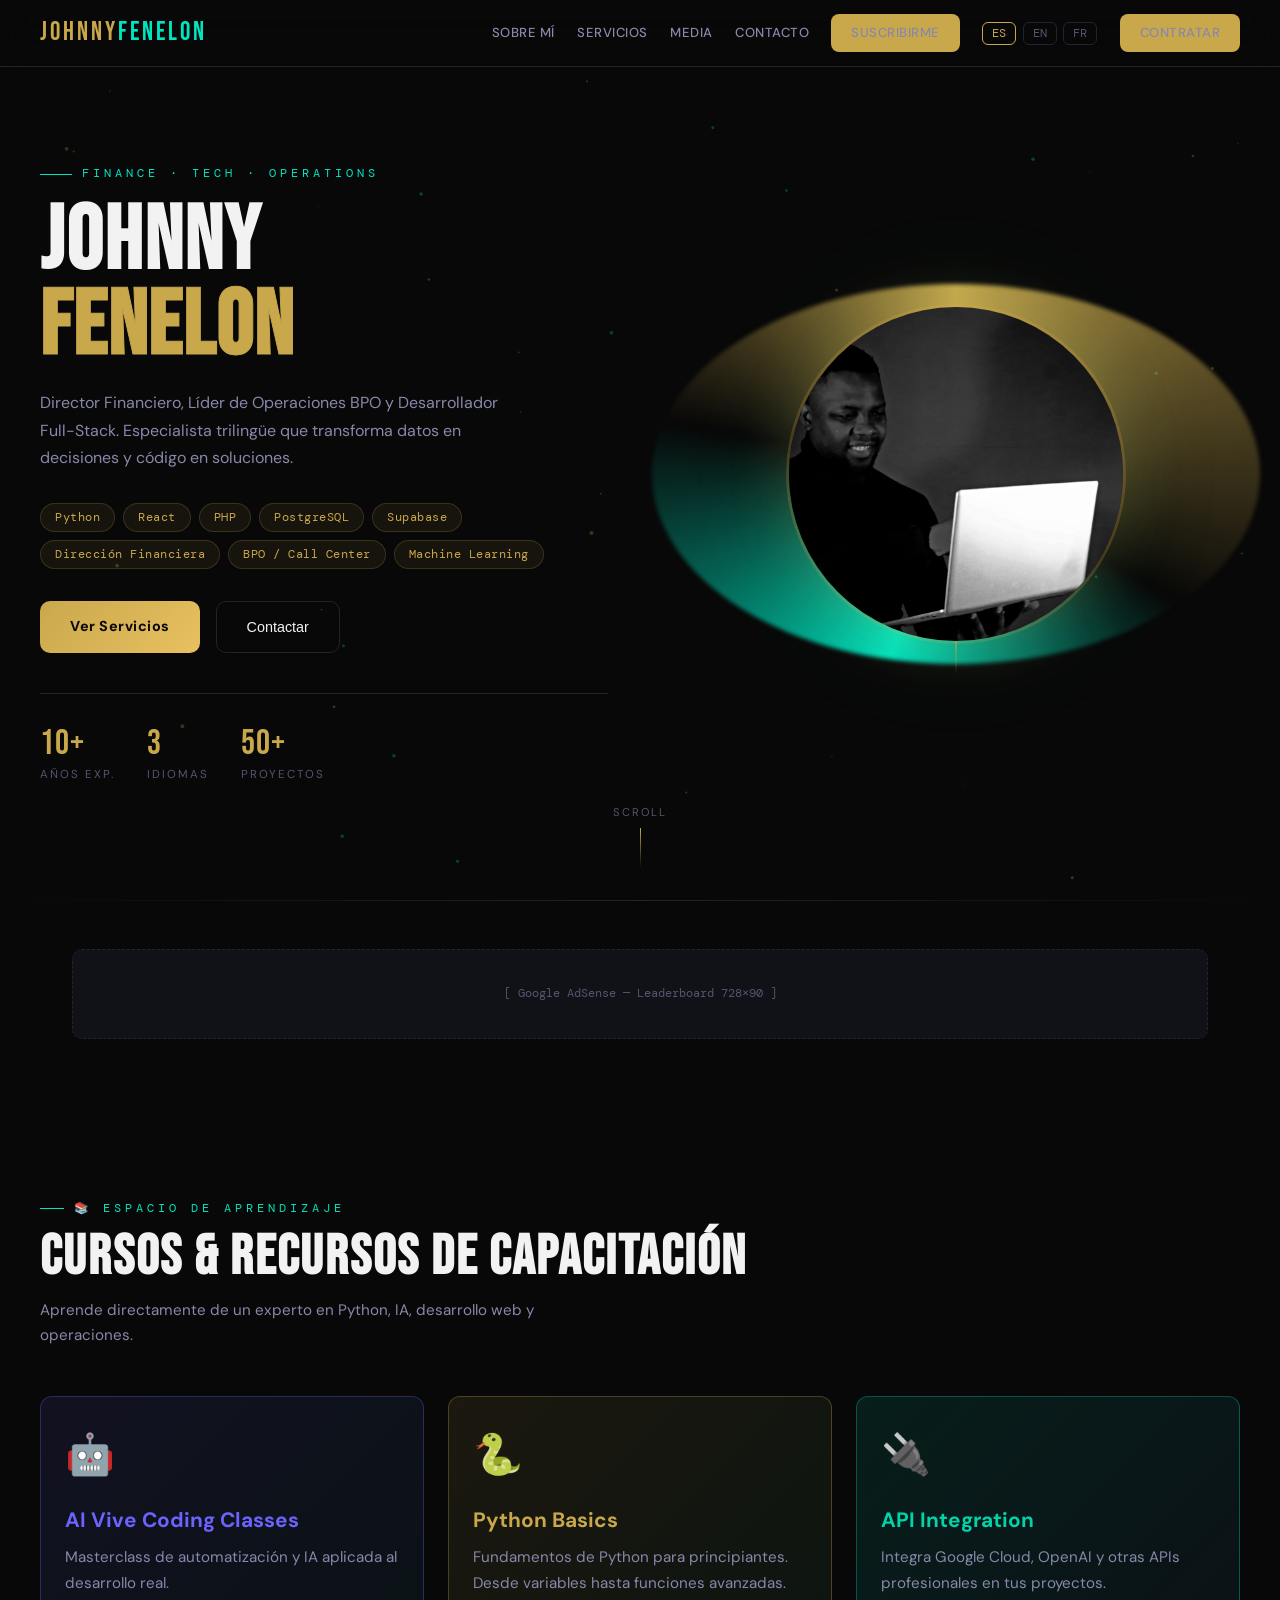
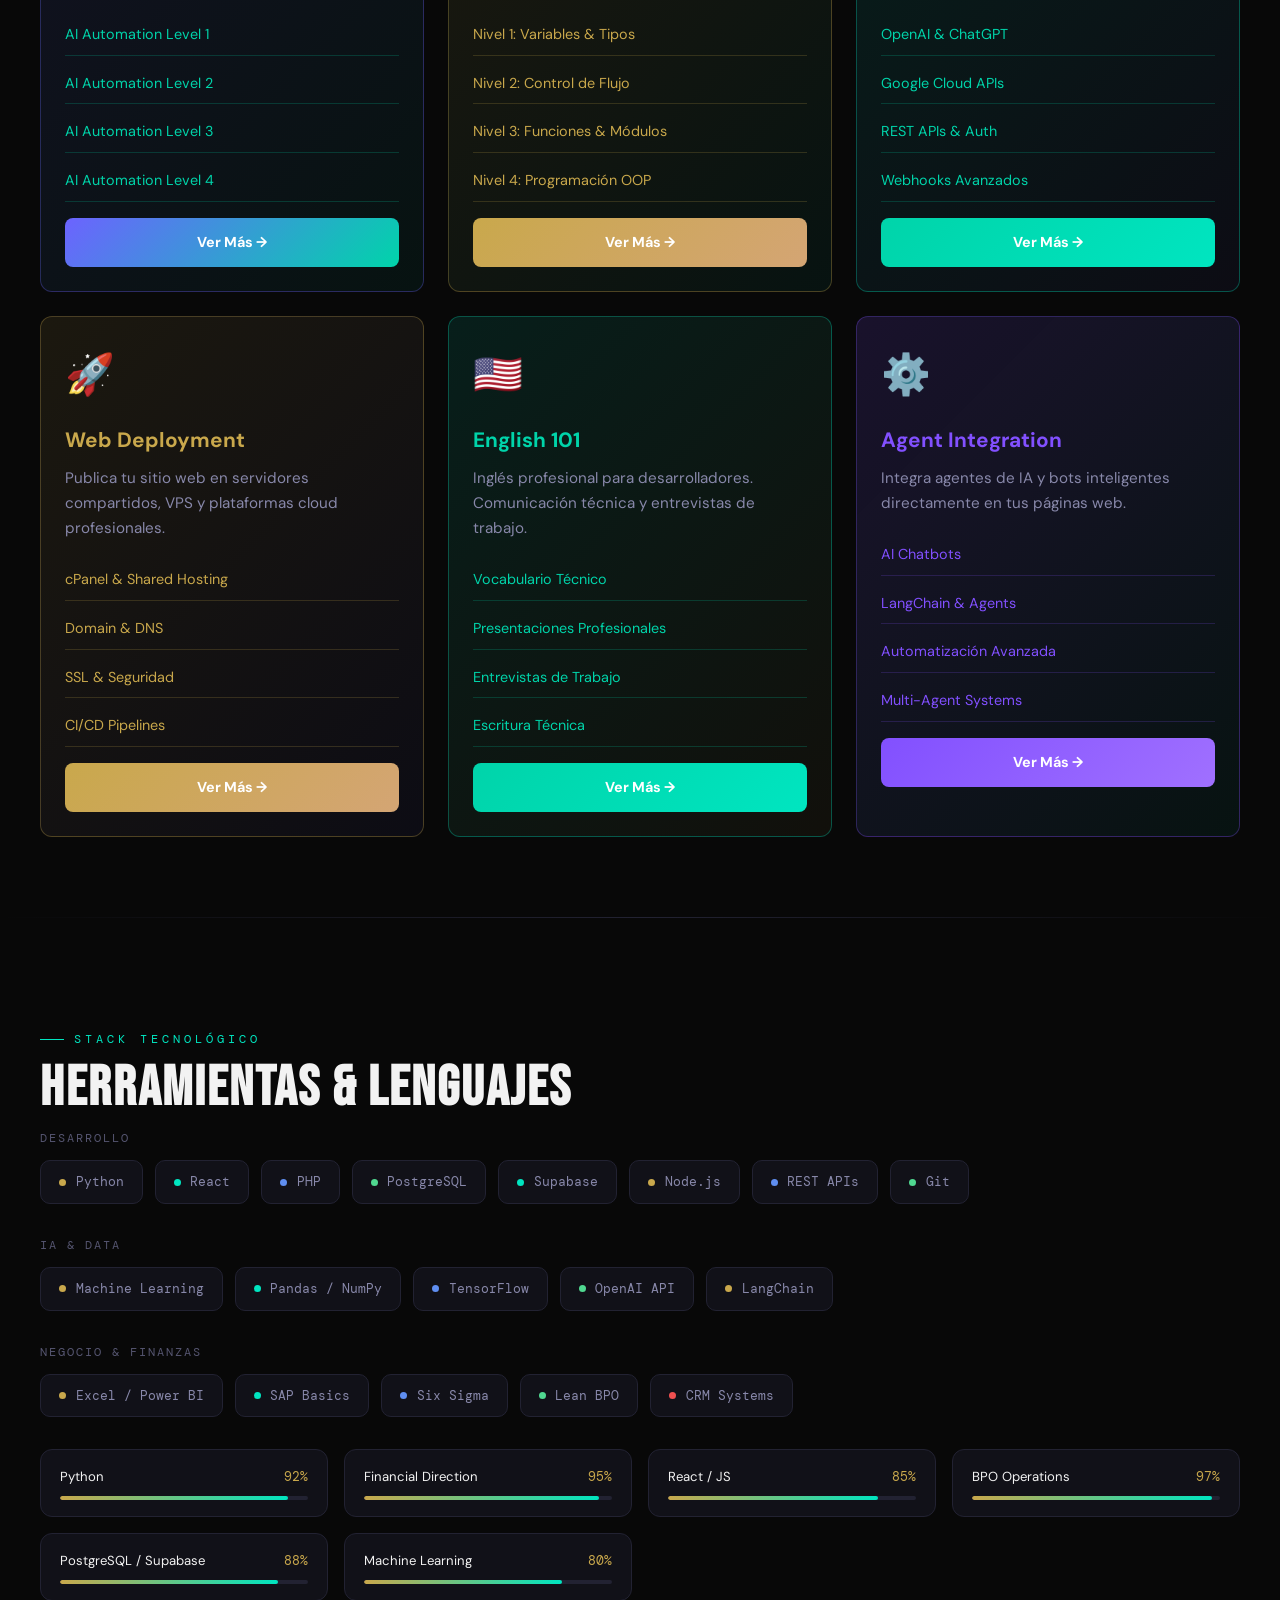
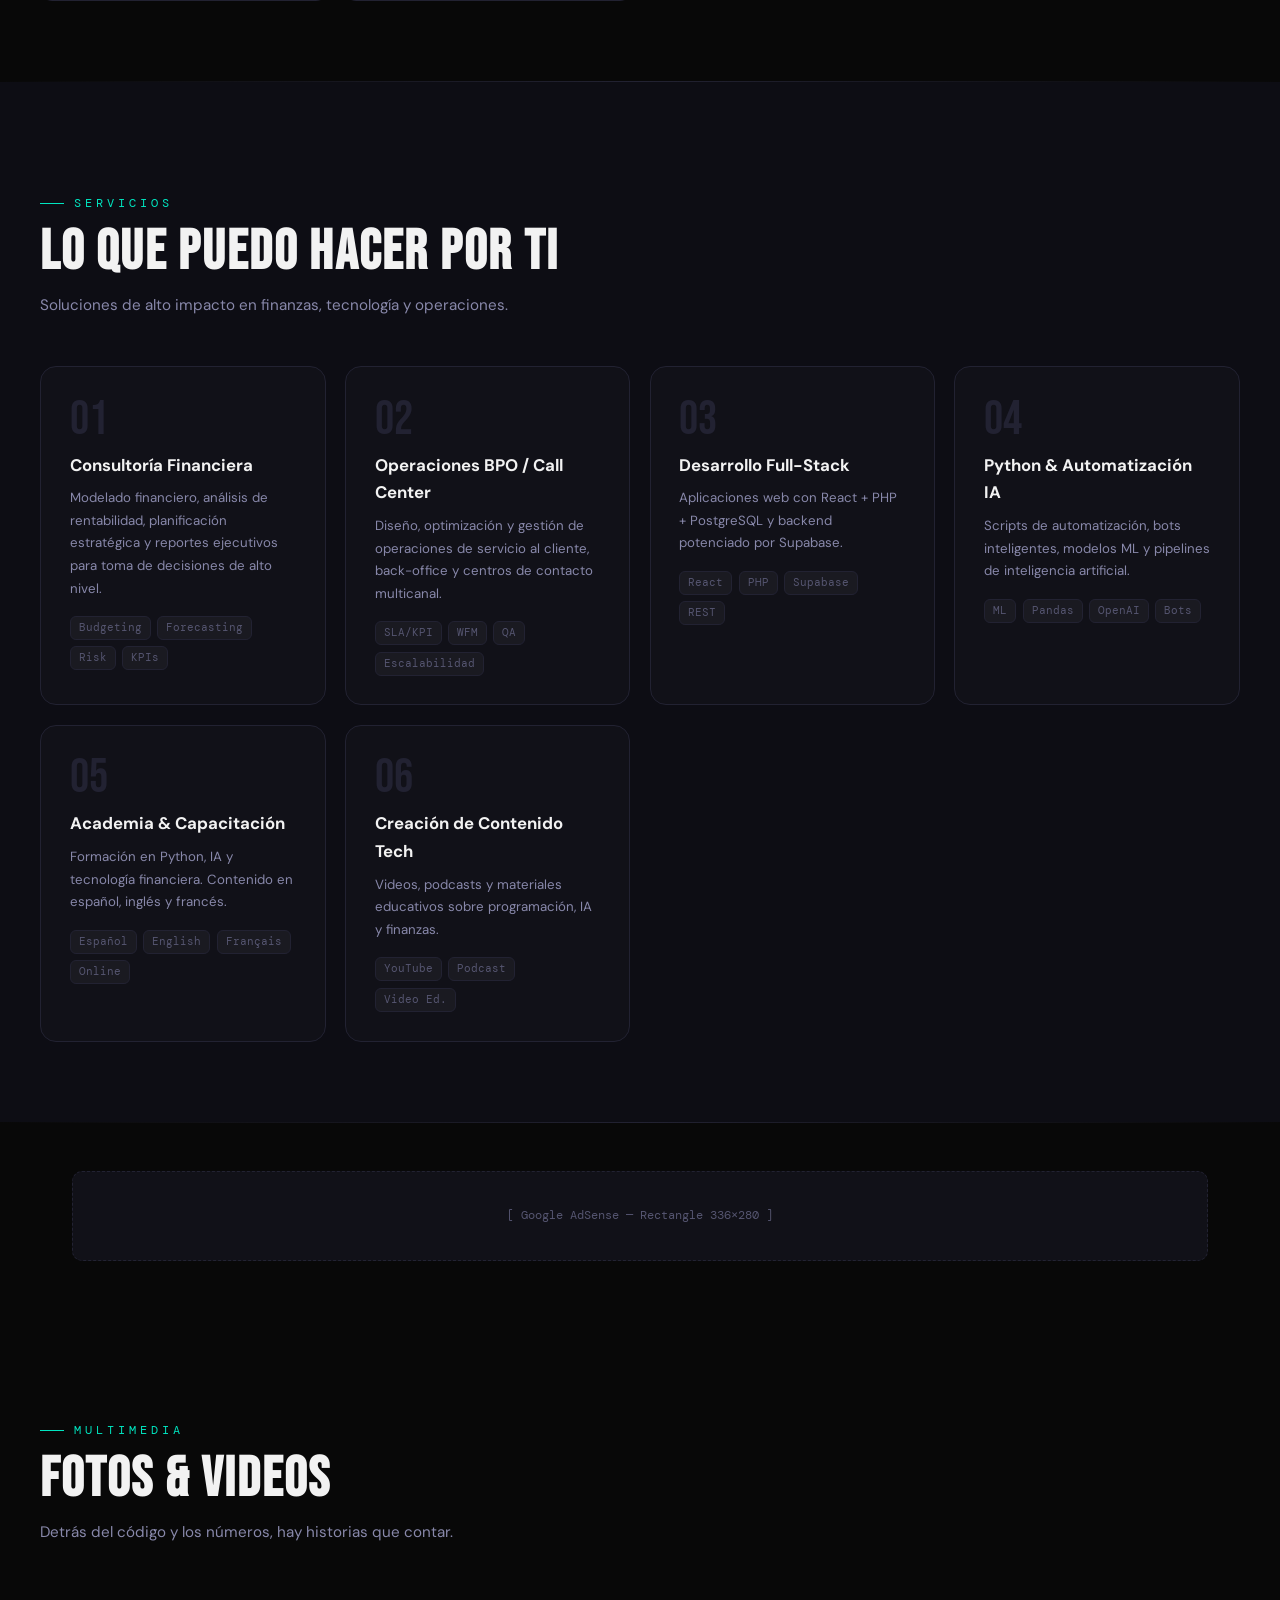
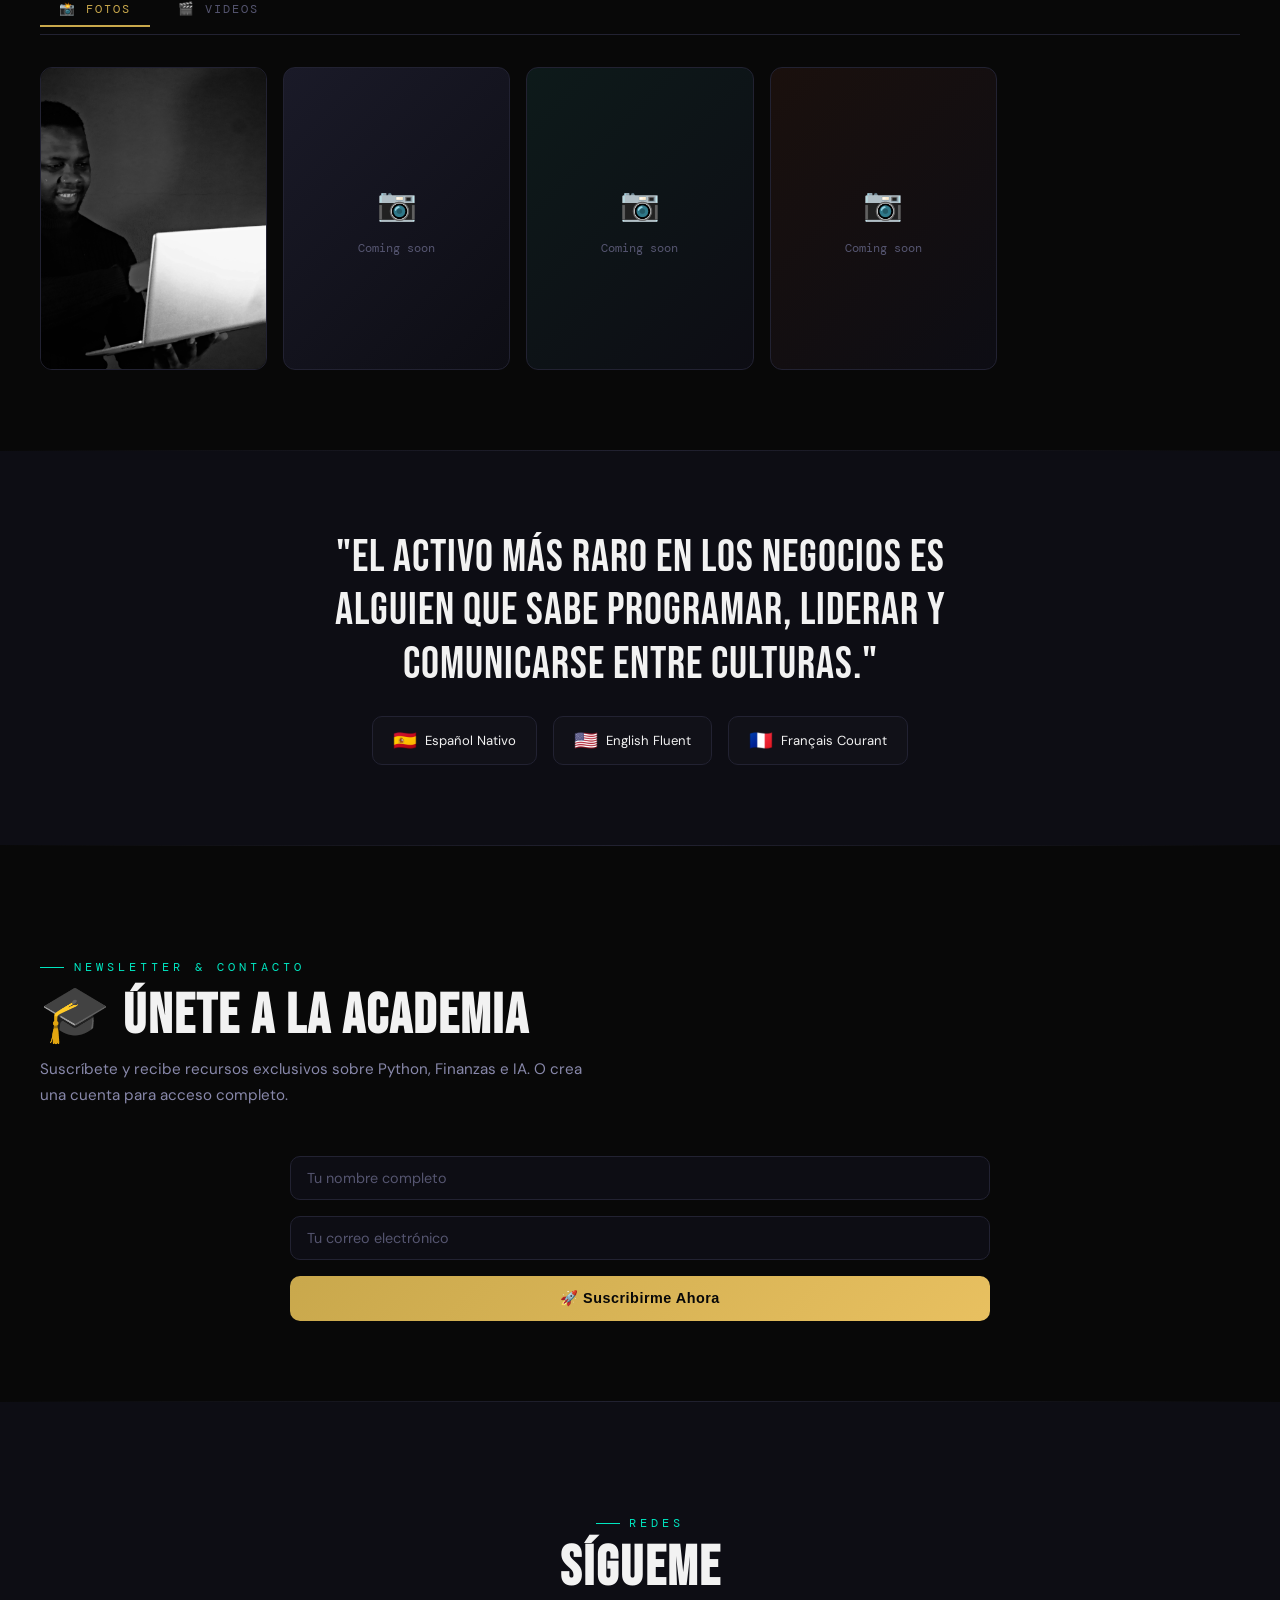
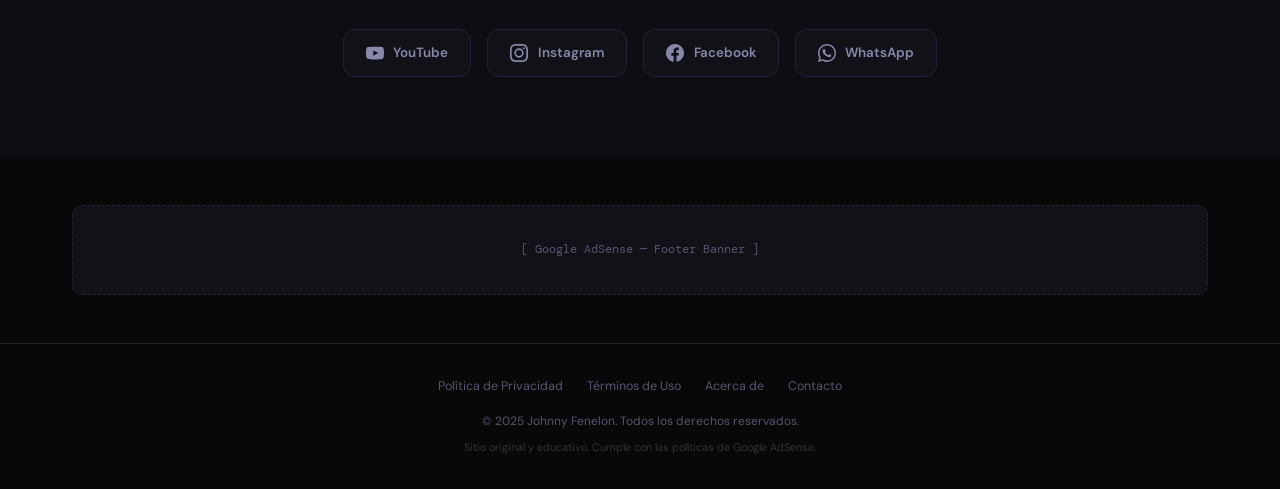
==== index.html @ 2e7413f3 "Refactor portfolio: split pages, centralize assets, fix contact flow, add learning section" ====
<!DOCTYPE html>
<html lang="es">
<head>
<meta charset="UTF-8">
<meta name="viewport" content="width=device-width, initial-scale=1.0">
<title>Johnny Fenelon | Finance · Tech · BPO · AI</title>
<meta name="description" content="Johnny Fenelon — Finance Director, BPO Operations Expert, Python/React/PHP Developer, and AI specialist. Trilingual: Spanish, English, French.">
<link rel="preconnect" href="https://fonts.googleapis.com">
<link href="https://fonts.googleapis.com/css2?family=Bebas+Neue&family=DM+Sans:wght@300;400;500;700&family=DM+Mono:wght@400;500&display=swap" rel="stylesheet">
<!-- Supabase -->
<script src="https://cdn.jsdelivr.net/npm/@supabase/supabase-js@2"></script>
<link rel="stylesheet" href="styles.css">
</head>
<body>

<!-- PARTICLE CANVAS -->
<canvas id="bgCanvas"></canvas>

<!-- LIGHTBOX -->
<div class="lightbox" id="lightbox" onclick="closeLB(event)">
  <button class="lb-close" onclick="closeLB()">×</button>
  <img class="lb-img" id="lb-img" src="" alt="">
</div>

<!-- CONTACT MODAL -->
<div id="contact-modal" style="display:none;position:fixed;top:0;left:0;width:100%;height:100%;background:rgba(0,0,0,0.8);z-index:1000;align-items:center;justify-content:center;">
  <div style="background:#16162a;padding:2rem;border-radius:12px;max-width:500px;width:90%;position:relative;border:1px solid #2a2a3e;">
    <button onclick="closeContactForm()" style="position:absolute;top:10px;right:15px;background:none;border:none;color:#fff;font-size:1.5rem;cursor:pointer;">&times;</button>
    <h2 style="margin-bottom:1rem;color:#6c63ff;">Contacto</h2>
    <form id="contact-form" onsubmit="handleContactSubmit(event)">
      <input type="text" id="contact-name" name="name" placeholder="Tu nombre" required style="width:100%;padding:12px;margin-bottom:1rem;background:#0a0a0f;border:1px solid #2a2a3e;color:#fff;border-radius:8px;box-sizing:border-box;">
      <input type="email" id="contact-email" name="email" placeholder="Tu correo" required style="width:100%;padding:12px;margin-bottom:1rem;background:#0a0a0f;border:1px solid #2a2a3e;color:#fff;border-radius:8px;box-sizing:border-box;">
      <textarea id="contact-message" name="message" placeholder="Tu mensaje" rows="5" required style="width:100%;padding:12px;margin-bottom:1rem;background:#0a0a0f;border:1px solid #2a2a3e;color:#fff;border-radius:8px;resize:vertical;box-sizing:border-box;"></textarea>
      <button type="submit" id="submit-btn" style="background:linear-gradient(135deg,#6c63ff,#00d4aa);color:#fff;border:none;padding:12px 24px;border-radius:8px;cursor:pointer;font-weight:700;width:100%;">Enviar Mensaje</button>
    </form>
    <div id="contact-success" style="display:none;margin-top:1rem;padding:1rem;background:rgba(0,212,170,0.1);border:1px solid #00d4aa;border-radius:8px;color:#00d4aa;text-align:center;">✅ ¡Mensaje enviado con éxito!</div>
  </div>
</div>

<!-- ═══════════════════ NAV ═══════════════════ -->
<nav>
  <div class="nav-inner">
    <a class="nav-logo" href="index.html">JOHNNY<span>FENELON</span></a>
    <div class="nav-links">
      <a href="about.html" class="js-t" data-key="nav_about">Sobre mí</a>
      <a href="#services" class="js-t" data-key="nav_services">Servicios</a>
      <a href="#multimedia" class="js-t" data-key="nav_media">Media</a>
      <a href="contact.html" class="js-t" data-key="nav_contact">Contacto</a>
      <a href="index.html#subscribe" class="btn-nav-cta">Suscribirme</a>
      <div class="nav-lang">
        <button class="lang-btn active" onclick="setLang('es')">ES</button>
        <button class="lang-btn" onclick="setLang('en')">EN</button>
        <button class="lang-btn" onclick="setLang('fr')">FR</button>
      </div>
      <a class="btn-nav-cta js-t" data-key="nav_cta" href="contact.html">Contratar</a>
    </div>
  </div>
</nav>

<!-- ═══════════════════ HERO ═══════════════════ -->
<section id="hero">
  <div class="hero-grid">
    <!-- TEXT -->
    <div class="hero-text fade-in">
      <div class="eyebrow js-t" data-key="hero_eyebrow">Finance · Tech · Operations</div>
      <h1>
        <span class="name">JOHNNY</span>
        <span class="role js-t" data-key="hero_role">FENELON</span>
      </h1>
      <p class="js-t" data-key="hero_desc">Finance Director, BPO Operations Leader, and Full-Stack Developer. Trilingual specialist transforming data into decisions and code into solutions.</p>
      <div class="hero-pills">
        <span class="pill">Python</span>
        <span class="pill">React</span>
        <span class="pill">PHP</span>
        <span class="pill">PostgreSQL</span>
        <span class="pill">Supabase</span>
        <span class="pill js-t" data-key="pill_finance">Dirección Financiera</span>
        <span class="pill">BPO / Call Center</span>
        <span class="pill">Machine Learning</span>
      </div>
      <div class="hero-btns">
        <a href="#services" class="btn-gold js-t" data-key="hero_cta1">Ver Servicios</a>
        <button type="button" class="btn-ghost js-t" data-key="hero_cta2" onclick="showContactForm()">Contactar</button>
      </div>
      <div class="hero-stats">
        <div class="stat-item"><div class="stat-num">10+</div><div class="stat-label js-t" data-key="stat_years">Años Exp.</div></div>
        <div class="stat-item"><div class="stat-num">3</div><div class="stat-label js-t" data-key="stat_langs">Idiomas</div></div>
        <div class="stat-item"><div class="stat-num">50+</div><div class="stat-label js-t" data-key="stat_projects">Proyectos</div></div>
      </div>
    </div>
    <!-- PHOTO -->
    <div class="hero-photo-wrap fade-in" style="transition-delay:.2s">
      <div class="hero-photo-ring"></div>
      <div class="hero-photo-inner">
        <img src="PROFILE_1.png" alt="Johnny Fenelon">
      </div>
    </div>
  </div>
  <div class="scroll-hint js-t" data-key="scroll_hint">scroll</div>
</section>
<div class="divider"></div>

<!-- AD SLOT TOP -->
<div class="container" style="padding:1rem 2rem;z-index:1;position:relative;">
  <div class="ad-slot">[ Google AdSense — Leaderboard 728×90 ]</div>
</div>

<!-- ═══════════════════ LEARNING SPACE ═══════════════════ -->
<section id="learning">
  <div class="container">
    <div class="section-label js-t" data-key="learning_label">📚 Espacio de Aprendizaje</div>
    <h2 class="sec-title js-t" data-key="learning_title">Cursos & Recursos de Capacitación</h2>
    <p class="sec-sub js-t" data-key="learning_sub">Aprende directamente de un experto en Python, IA, desarrollo web y operaciones.</p>
    <div class="learning-grid" style="display:grid;grid-template-columns:repeat(auto-fit,minmax(300px,1fr));gap:1.5rem;margin-top:2rem;">
      
      <!-- COURSE 1: AI VIVE CODING -->
      <div class="learning-card fade-in" style="background:linear-gradient(135deg,rgba(108,99,255,0.1),rgba(0,229,192,0.05));border:1px solid rgba(108,99,255,0.3);border-radius:12px;padding:1.5rem;transition:all .3s ease;">
        <div style="font-size:2.5rem;margin-bottom:1rem;">🤖</div>
        <h3 class="js-t" data-key="course_ai" style="color:#6c63ff;font-size:1.3rem;margin-bottom:0.5rem;font-weight:700;">AI Vive Coding Classes</h3>
        <p class="js-t" data-key="course_ai_desc" style="color:var(--text2);font-size:0.95rem;margin-bottom:1.2rem;">Masterclass de automatización y IA aplicada al desarrollo real.</p>
        <div style="display:flex;flex-direction:column;gap:0.5rem;margin-bottom:1rem;">
          <a href="https://johnnyfenelon.com" target="_blank" class="js-t" data-key="course_ai_l1" style="color:#00d4aa;text-decoration:none;font-size:0.9rem;padding:0.5rem 0;border-bottom:1px solid rgba(0,212,170,0.2);display:block;">📌 AI Automation Level 1</a>
          <a href="https://johnnyfenelon.com" target="_blank" class="js-t" data-key="course_ai_l2" style="color:#00d4aa;text-decoration:none;font-size:0.9rem;padding:0.5rem 0;border-bottom:1px solid rgba(0,212,170,0.2);display:block;">📌 AI Automation Level 2</a>
          <a href="https://johnnyfenelon.com" target="_blank" class="js-t" data-key="course_ai_l3" style="color:#00d4aa;text-decoration:none;font-size:0.9rem;padding:0.5rem 0;border-bottom:1px solid rgba(0,212,170,0.2);display:block;">📌 AI Automation Level 3</a>
          <a href="https://johnnyfenelon.com" target="_blank" class="js-t" data-key="course_ai_l4" style="color:#00d4aa;text-decoration:none;font-size:0.9rem;padding:0.5rem 0;border-bottom:1px solid rgba(0,212,170,0.2);display:block;">📌 AI Automation Level 4</a>
        </div>
        <a href="https://aifenel.site" target="_blank" style="display:block;background:linear-gradient(135deg,#6c63ff,#00d4aa);color:#fff;border:none;padding:0.8rem 1.2rem;border-radius:8px;cursor:pointer;font-weight:700;width:100%;font-size:0.9rem;text-align:center;text-decoration:none;" class="js-t" data-key="btn_more">Ver Más →</a>
      </div>

      <!-- COURSE 2: PYTHON BASICS -->
      <div class="learning-card fade-in" style="background:linear-gradient(135deg,rgba(201,168,76,0.1),rgba(0,229,192,0.05));border:1px solid rgba(201,168,76,0.3);border-radius:12px;padding:1.5rem;transition:all .3s ease;" >
        <div style="font-size:2.5rem;margin-bottom:1rem;">🐍</div>
        <h3 class="js-t" data-key="course_py" style="color:#c9a84c;font-size:1.3rem;margin-bottom:0.5rem;font-weight:700;">Python Basics</h3>
        <p class="js-t" data-key="course_py_desc" style="color:var(--text2);font-size:0.95rem;margin-bottom:1.2rem;">Fundamentos de Python para principiantes.</p>
        <div style="display:flex;flex-direction:column;gap:0.5rem;margin-bottom:1rem;">
          <a href="https://johnnyfenelon.com" target="_blank" class="js-t" data-key="course_py_l1" style="color:#c9a84c;text-decoration:none;font-size:0.9rem;padding:0.5rem 0;border-bottom:1px solid rgba(201,168,76,0.2);display:block;">📌 Nivel 1: Variables & Tipos</a>
          <a href="https://johnnyfenelon.com" target="_blank" class="js-t" data-key="course_py_l2" style="color:#c9a84c;text-decoration:none;font-size:0.9rem;padding:0.5rem 0;border-bottom:1px solid rgba(201,168,76,0.2);display:block;">📌 Nivel 2: Control de Flujo</a>
          <a href="https://johnnyfenelon.com" target="_blank" class="js-t" data-key="course_py_l3" style="color:#c9a84c;text-decoration:none;font-size:0.9rem;padding:0.5rem 0;border-bottom:1px solid rgba(201,168,76,0.2);display:block;">📌 Nivel 3: Funciones & Módulos</a>
          <a href="https://johnnyfenelon.com" target="_blank" class="js-t" data-key="course_py_l4" style="color:#c9a84c;text-decoration:none;font-size:0.9rem;padding:0.5rem 0;border-bottom:1px solid rgba(201,168,76,0.2);display:block;">📌 Nivel 4: Programación OOP</a>
        </div>
        <a href="https://aifenel.site" target="_blank" style="display:block;background:linear-gradient(135deg,#c9a84c,#d4a574);color:#fff;border:none;padding:0.8rem 1.2rem;border-radius:8px;cursor:pointer;font-weight:700;width:100%;font-size:0.9rem;text-align:center;text-decoration:none;" class="js-t" data-key="btn_more">Ver Más →</a>
      </div>

      <!-- COURSE 3: API INTEGRATION -->
      <div class="learning-card fade-in" style="background:linear-gradient(135deg,rgba(0,229,192,0.1),rgba(108,99,255,0.05));border:1px solid rgba(0,229,192,0.3);border-radius:12px;padding:1.5rem;transition:all .3s ease;" >
        <div style="font-size:2.5rem;margin-bottom:1rem;">🔌</div>
        <h3 class="js-t" data-key="course_api" style="color:#00d4aa;font-size:1.3rem;margin-bottom:0.5rem;font-weight:700;">API Integration</h3>
        <p class="js-t" data-key="course_api_desc" style="color:var(--text2);font-size:0.95rem;margin-bottom:1.2rem;">Integra APIs profesionales en tus proyectos.</p>
        <div style="display:flex;flex-direction:column;gap:0.5rem;margin-bottom:1rem;">
          <a href="https://johnnyfenelon.com" target="_blank" class="js-t" data-key="course_api_l1" style="color:#00d4aa;text-decoration:none;font-size:0.9rem;padding:0.5rem 0;border-bottom:1px solid rgba(0,212,170,0.2);display:block;">📌 OpenAI & ChatGPT</a>
          <a href="https://johnnyfenelon.com" target="_blank" class="js-t" data-key="course_api_l2" style="color:#00d4aa;text-decoration:none;font-size:0.9rem;padding:0.5rem 0;border-bottom:1px solid rgba(0,212,170,0.2);display:block;">📌 Google Cloud APIs</a>
          <a href="https://johnnyfenelon.com" target="_blank" class="js-t" data-key="course_api_l3" style="color:#00d4aa;text-decoration:none;font-size:0.9rem;padding:0.5rem 0;border-bottom:1px solid rgba(0,212,170,0.2);display:block;">📌 REST APIs & Auth</a>
          <a href="https://johnnyfenelon.com" target="_blank" class="js-t" data-key="course_api_l4" style="color:#00d4aa;text-decoration:none;font-size:0.9rem;padding:0.5rem 0;border-bottom:1px solid rgba(0,212,170,0.2);display:block;">📌 Webhooks Avanzados</a>
        </div>
        <a href="https://aifenel.site" target="_blank" style="display:block;background:linear-gradient(135deg,#00d4aa,#00e5c0);color:#fff;border:none;padding:0.8rem 1.2rem;border-radius:8px;cursor:pointer;font-weight:700;width:100%;font-size:0.9rem;text-align:center;text-decoration:none;" class="js-t" data-key="btn_more">Ver Más →</a>
      </div>

      <!-- COURSE 4: WEB DEPLOYMENT -->
      <div class="learning-card fade-in" style="background:linear-gradient(135deg,rgba(201,168,76,0.1),rgba(108,99,255,0.05));border:1px solid rgba(201,168,76,0.3);border-radius:12px;padding:1.5rem;transition:all .3s ease;" >
        <div style="font-size:2.5rem;margin-bottom:1rem;">🚀</div>
        <h3 class="js-t" data-key="course_deploy" style="color:#c9a84c;font-size:1.3rem;margin-bottom:0.5rem;font-weight:700;">Web Deployment</h3>
        <p class="js-t" data-key="course_deploy_desc" style="color:var(--text2);font-size:0.95rem;margin-bottom:1.2rem;">Publica tu sitio web profesionalmente.</p>
        <div style="display:flex;flex-direction:column;gap:0.5rem;margin-bottom:1rem;">
          <a href="https://johnnyfenelon.com" target="_blank" class="js-t" data-key="course_deploy_l1" style="color:#c9a84c;text-decoration:none;font-size:0.9rem;padding:0.5rem 0;border-bottom:1px solid rgba(201,168,76,0.2);display:block;">📌 cPanel & Shared Hosting</a>
          <a href="https://johnnyfenelon.com" target="_blank" class="js-t" data-key="course_deploy_l2" style="color:#c9a84c;text-decoration:none;font-size:0.9rem;padding:0.5rem 0;border-bottom:1px solid rgba(201,168,76,0.2);display:block;">📌 Domain & DNS</a>
          <a href="https://johnnyfenelon.com" target="_blank" class="js-t" data-key="course_deploy_l3" style="color:#c9a84c;text-decoration:none;font-size:0.9rem;padding:0.5rem 0;border-bottom:1px solid rgba(201,168,76,0.2);display:block;">📌 SSL & Seguridad</a>
          <a href="https://johnnyfenelon.com" target="_blank" class="js-t" data-key="course_deploy_l4" style="color:#c9a84c;text-decoration:none;font-size:0.9rem;padding:0.5rem 0;border-bottom:1px solid rgba(201,168,76,0.2);display:block;">📌 CI/CD Pipelines</a>
        </div>
        <a href="https://aifenel.site" target="_blank" style="display:block;background:linear-gradient(135deg,#c9a84c,#d4a574);color:#fff;border:none;padding:0.8rem 1.2rem;border-radius:8px;cursor:pointer;font-weight:700;width:100%;font-size:0.9rem;text-align:center;text-decoration:none;" class="js-t" data-key="btn_more">Ver Más →</a>
      </div>

      <!-- COURSE 5: ENGLISH 101 -->
      <div class="learning-card fade-in" style="background:linear-gradient(135deg,rgba(0,229,192,0.1),rgba(201,168,76,0.05));border:1px solid rgba(0,229,192,0.3);border-radius:12px;padding:1.5rem;transition:all .3s ease;" >
        <div style="font-size:2.5rem;margin-bottom:1rem;">🇺🇸</div>
        <h3 class="js-t" data-key="course_english" style="color:#00d4aa;font-size:1.3rem;margin-bottom:0.5rem;font-weight:700;">English 101</h3>
        <p class="js-t" data-key="course_english_desc" style="color:var(--text2);font-size:0.95rem;margin-bottom:1.2rem;">Inglés profesional para desarrolladores.</p>
        <div style="display:flex;flex-direction:column;gap:0.5rem;margin-bottom:1rem;">
          <a href="https://johnnyfenelon.com" target="_blank" class="js-t" data-key="course_english_l1" style="color:#00d4aa;text-decoration:none;font-size:0.9rem;padding:0.5rem 0;border-bottom:1px solid rgba(0,212,170,0.2);display:block;">📌 Vocabulario Técnico</a>
          <a href="https://johnnyfenelon.com" target="_blank" class="js-t" data-key="course_english_l2" style="color:#00d4aa;text-decoration:none;font-size:0.9rem;padding:0.5rem 0;border-bottom:1px solid rgba(0,212,170,0.2);display:block;">📌 Presentaciones Profesionales</a>
          <a href="https://johnnyfenelon.com" target="_blank" class="js-t" data-key="course_english_l3" style="color:#00d4aa;text-decoration:none;font-size:0.9rem;padding:0.5rem 0;border-bottom:1px solid rgba(0,212,170,0.2);display:block;">📌 Entrevistas de Trabajo</a>
          <a href="https://johnnyfenelon.com" target="_blank" class="js-t" data-key="course_english_l4" style="color:#00d4aa;text-decoration:none;font-size:0.9rem;padding:0.5rem 0;border-bottom:1px solid rgba(0,212,170,0.2);display:block;">📌 Escritura Técnica</a>
        </div>
        <a href="https://aifenel.site" target="_blank" style="display:block;background:linear-gradient(135deg,#00d4aa,#00e5c0);color:#fff;border:none;padding:0.8rem 1.2rem;border-radius:8px;cursor:pointer;font-weight:700;width:100%;font-size:0.9rem;text-align:center;text-decoration:none;" class="js-t" data-key="btn_more">Ver Más →</a>
      </div>

      <!-- COURSE 6: AGENT INTEGRATION -->
      <div class="learning-card fade-in" style="background:linear-gradient(135deg,rgba(130,80,255,0.15),rgba(0,229,192,0.05));border:1px solid rgba(130,80,255,0.3);border-radius:12px;padding:1.5rem;transition:all .3s ease;" >
        <div style="font-size:2.5rem;margin-bottom:1rem;">⚙️</div>
        <h3 class="js-t" data-key="course_agent" style="color:#8250ff;font-size:1.3rem;margin-bottom:0.5rem;font-weight:700;">Agent Integration</h3>
        <p class="js-t" data-key="course_agent_desc" style="color:var(--text2);font-size:0.95rem;margin-bottom:1.2rem;">Integra agentes de IA en tus páginas web.</p>
        <div style="display:flex;flex-direction:column;gap:0.5rem;margin-bottom:1rem;">
          <a href="https://johnnyfenelon.com" target="_blank" class="js-t" data-key="course_agent_l1" style="color:#8250ff;text-decoration:none;font-size:0.9rem;padding:0.5rem 0;border-bottom:1px solid rgba(130,80,255,0.2);display:block;">📌 AI Chatbots</a>
          <a href="https://johnnyfenelon.com" target="_blank" class="js-t" data-key="course_agent_l2" style="color:#8250ff;text-decoration:none;font-size:0.9rem;padding:0.5rem 0;border-bottom:1px solid rgba(130,80,255,0.2);display:block;">📌 LangChain & Agents</a>
          <a href="https://johnnyfenelon.com" target="_blank" class="js-t" data-key="course_agent_l3" style="color:#8250ff;text-decoration:none;font-size:0.9rem;padding:0.5rem 0;border-bottom:1px solid rgba(130,80,255,0.2);display:block;">📌 Automatización Avanzada</a>
          <a href="https://johnnyfenelon.com" target="_blank" class="js-t" data-key="course_agent_l4" style="color:#8250ff;text-decoration:none;font-size:0.9rem;padding:0.5rem 0;border-bottom:1px solid rgba(130,80,255,0.2);display:block;">📌 Multi-Agent Systems</a>
        </div>
        <a href="https://aifenel.site" target="_blank" style="display:block;background:linear-gradient(135deg,#8250ff,#a070ff);color:#fff;border:none;padding:0.8rem 1.2rem;border-radius:8px;cursor:pointer;font-weight:700;width:100%;font-size:0.9rem;text-align:center;text-decoration:none;" class="js-t" data-key="btn_more">Ver Más →</a>
      </div>

    </div>
  </div>
</section>
<div class="divider"></div>

<!-- ═══════════════════ TECH STACK ═══════════════════ -->
<section id="stack">
  <div class="container">
    <div class="section-label js-t" data-key="stack_label">Stack Tecnológico</div>
    <h2 class="sec-title js-t" data-key="stack_title">Herramientas & Lenguajes</h2>

    <div style="margin-bottom:1.5rem" class="fade-in">
      <div class="stack-cat js-t" data-key="scat_dev">Desarrollo</div>
      <div class="stack-row">
        <div class="stack-item"><span class="dot dot-gold"></span>Python</div>
        <div class="stack-item"><span class="dot dot-teal"></span>React</div>
        <div class="stack-item"><span class="dot dot-blue"></span>PHP</div>
        <div class="stack-item"><span class="dot dot-green"></span>PostgreSQL</div>
        <div class="stack-item"><span class="dot dot-teal"></span>Supabase</div>
        <div class="stack-item"><span class="dot dot-gold"></span>Node.js</div>
        <div class="stack-item"><span class="dot dot-blue"></span>REST APIs</div>
        <div class="stack-item"><span class="dot dot-green"></span>Git</div>
      </div>

      <div class="stack-cat js-t" data-key="scat_ai">IA & Data</div>
      <div class="stack-row">
        <div class="stack-item"><span class="dot dot-gold"></span>Machine Learning</div>
        <div class="stack-item"><span class="dot dot-teal"></span>Pandas / NumPy</div>
        <div class="stack-item"><span class="dot dot-blue"></span>TensorFlow</div>
        <div class="stack-item"><span class="dot dot-green"></span>OpenAI API</div>
        <div class="stack-item"><span class="dot dot-gold"></span>LangChain</div>
      </div>

      <div class="stack-cat js-t" data-key="scat_biz">Negocio & Finanzas</div>
      <div class="stack-row">
        <div class="stack-item"><span class="dot dot-gold"></span>Excel / Power BI</div>
        <div class="stack-item"><span class="dot dot-teal"></span>SAP Basics</div>
        <div class="stack-item"><span class="dot dot-blue"></span>Six Sigma</div>
        <div class="stack-item"><span class="dot dot-green"></span>Lean BPO</div>
        <div class="stack-item"><span class="dot dot-red"></span>CRM Systems</div>
      </div>
    </div>

    <div class="skill-bars fade-in">
      <div class="skill-bar">
        <div class="skill-bar-top"><span class="sk-name">Python</span><span class="sk-pct">92%</span></div>
        <div class="sk-track"><div class="sk-fill" style="width:92%"></div></div>
      </div>
      <div class="skill-bar">
        <div class="skill-bar-top"><span class="sk-name">Financial Direction</span><span class="sk-pct">95%</span></div>
        <div class="sk-track"><div class="sk-fill" style="width:95%"></div></div>
      </div>
      <div class="skill-bar">
        <div class="skill-bar-top"><span class="sk-name">React / JS</span><span class="sk-pct">85%</span></div>
        <div class="sk-track"><div class="sk-fill" style="width:85%"></div></div>
      </div>
      <div class="skill-bar">
        <div class="skill-bar-top"><span class="sk-name">BPO Operations</span><span class="sk-pct">97%</span></div>
        <div class="sk-track"><div class="sk-fill" style="width:97%"></div></div>
      </div>
      <div class="skill-bar">
        <div class="skill-bar-top"><span class="sk-name">PostgreSQL / Supabase</span><span class="sk-pct">88%</span></div>
        <div class="sk-track"><div class="sk-fill" style="width:88%"></div></div>
      </div>
      <div class="skill-bar">
        <div class="skill-bar-top"><span class="sk-name">Machine Learning</span><span class="sk-pct">80%</span></div>
        <div class="sk-track"><div class="sk-fill" style="width:80%"></div></div>
      </div>
    </div>
  </div>
</section>
<div class="divider"></div>

<!-- ═══════════════════ SERVICES ═══════════════════ -->
<section id="services">
  <div class="container">
    <div class="section-label js-t" data-key="srv_label">Servicios</div>
    <h2 class="sec-title js-t" data-key="srv_title">Lo que puedo hacer por ti</h2>
    <p class="sec-sub js-t" data-key="srv_sub">Soluciones de alto impacto en finanzas, tecnología y operaciones.</p>
    <div class="services-grid">
      <div class="service-card fade-in">
        <div class="service-glow sg-gold"></div>
        <div class="service-num">01</div>
        <h3 class="js-t" data-key="s1_h">Consultoría Financiera</h3>
        <p class="js-t" data-key="s1_p">Modelado financiero, análisis de rentabilidad, planificación estratégica y reportes ejecutivos para toma de decisiones de alto nivel.</p>
        <div class="service-tags"><span class="stag">Budgeting</span><span class="stag">Forecasting</span><span class="stag">Risk</span><span class="stag">KPIs</span></div>
      </div>
      <div class="service-card fade-in" style="transition-delay:.1s">
        <div class="service-glow sg-teal"></div>
        <div class="service-num">02</div>
        <h3 class="js-t" data-key="s2_h">Operaciones BPO / Call Center</h3>
        <p class="js-t" data-key="s2_p">Diseño, optimización y gestión de operaciones de servicio al cliente, back-office y centros de contacto multicanal.</p>
        <div class="service-tags"><span class="stag">SLA/KPI</span><span class="stag">WFM</span><span class="stag">QA</span><span class="stag">Escalabilidad</span></div>
      </div>
      <div class="service-card fade-in" style="transition-delay:.2s">
        <div class="service-glow sg-gold"></div>
        <div class="service-num">03</div>
        <h3 class="js-t" data-key="s3_h">Desarrollo Full-Stack</h3>
        <p class="js-t" data-key="s3_p">Aplicaciones web con React + PHP + PostgreSQL y backend potenciado por Supabase. Desde MVPs hasta sistemas empresariales.</p>
        <div class="service-tags"><span class="stag">React</span><span class="stag">PHP</span><span class="stag">Supabase</span><span class="stag">REST</span></div>
      </div>
      <div class="service-card fade-in" style="transition-delay:.3s">
        <div class="service-glow sg-teal"></div>
        <div class="service-num">04</div>
        <h3 class="js-t" data-key="s4_h">Python & Automatización IA</h3>
        <p class="js-t" data-key="s4_p">Scripts de automatización, bots inteligentes, modelos ML, análisis de datos y pipelines de inteligencia artificial para tu empresa.</p>
        <div class="service-tags"><span class="stag">ML</span><span class="stag">Pandas</span><span class="stag">OpenAI</span><span class="stag">Bots</span></div>
      </div>
      <div class="service-card fade-in" style="transition-delay:.4s">
        <div class="service-glow sg-gold"></div>
        <div class="service-num">05</div>
        <h3 class="js-t" data-key="s5_h">Academia & Capacitación</h3>
        <p class="js-t" data-key="s5_p">Formación en Python, IA y tecnología financiera para equipos y profesionales. Contenido disponible en español, inglés y francés.</p>
        <div class="service-tags"><span class="stag">Español</span><span class="stag">English</span><span class="stag">Français</span><span class="stag">Online</span></div>
      </div>
      <div class="service-card fade-in" style="transition-delay:.5s">
        <div class="service-glow sg-teal"></div>
        <div class="service-num">06</div>
        <h3 class="js-t" data-key="s6_h">Creación de Contenido Tech</h3>
        <p class="js-t" data-key="s6_p">Videos, podcasts y materiales educativos sobre programación, IA, finanzas y productividad. Producción multimedia profesional.</p>
        <div class="service-tags"><span class="stag">YouTube</span><span class="stag">Podcast</span><span class="stag">Video Ed.</span></div>
      </div>
    </div>
  </div>
</section>
<div class="divider"></div>

<!-- AD SLOT MID -->
<div class="container" style="padding:1rem 2rem;z-index:1;position:relative;">
  <div class="ad-slot">[ Google AdSense — Rectangle 336×280 ]</div>
</div>

<!-- ═══════════════════ MULTIMEDIA ═══════════════════ -->
<section id="multimedia">
  <div class="container">
    <div class="section-label js-t" data-key="media_label">Multimedia</div>
    <h2 class="sec-title js-t" data-key="media_title">Fotos & Videos</h2>
    <p class="sec-sub js-t" data-key="media_sub">Detrás del código y los números, hay historias que contar.</p>

    <div class="media-tabs">
      <button class="media-tab active js-t" data-key="tab_photos" onclick="switchTab('photos',this)">📸 Fotos</button>
      <button class="media-tab js-t" data-key="tab_videos" onclick="switchTab('videos',this)">🎬 Videos</button>
    </div>

    <!-- PHOTOS -->
    <div class="media-pane active" id="pane-photos">
      <div class="photos-grid" style="display:grid;grid-template-columns:repeat(auto-fill,minmax(220px,1fr));gap:1rem;">
        <!-- Main profile photo -->
        <div class="photo-card" onclick="openLB('PROFILE_1.png')">
          <img src="PROFILE_1.png" alt="Johnny Fenelon — Profile">
          <div class="photo-overlay"><span class="photo-label">Profile Shot</span></div>
        </div>
        <!-- Placeholder cards for demo -->
        <div class="photo-card" style="background:linear-gradient(135deg,#1a1a28,#0d0d14);display:flex;align-items:center;justify-content:center;cursor:default;">
          <div style="text-align:center;color:var(--text3);">
            <div style="font-size:2rem;margin-bottom:.5rem;">📷</div>
            <div style="font-size:.72rem;font-family:var(--ff-mono);">Coming soon</div>
          </div>
        </div>
        <div class="photo-card" style="background:linear-gradient(135deg,#0d1a1a,#0d0d14);display:flex;align-items:center;justify-content:center;cursor:default;">
          <div style="text-align:center;color:var(--text3);">
            <div style="font-size:2rem;margin-bottom:.5rem;">📷</div>
            <div style="font-size:.72rem;font-family:var(--ff-mono);">Coming soon</div>
          </div>
        </div>
        <div class="photo-card" style="background:linear-gradient(135deg,#1a100d,#0d0d14);display:flex;align-items:center;justify-content:center;cursor:default;">
          <div style="text-align:center;color:var(--text3);">
            <div style="font-size:2rem;margin-bottom:.5rem;">📷</div>
            <div style="font-size:.72rem;font-family:var(--ff-mono);">Coming soon</div>
          </div>
        </div>
      </div>
    </div>

    <!-- VIDEOS -->
    <div class="media-pane" id="pane-videos">
      <div class="videos-grid" style="display:grid;grid-template-columns:repeat(auto-fill,minmax(280px,1fr));gap:1.2rem;">
        <div class="video-card">
          <div class="video-thumb">
            <div class="play-circle"><svg viewBox="0 0 24 24"><path d="M8 5v14l11-7z"/></svg></div>
            <span class="vbadge">Python</span>
          </div>
          <div class="video-info">
            <h4 class="js-t" data-key="v1_h">Python para Finanzas – Ep.1</h4>
            <p class="js-t" data-key="v1_p">Automatiza reportes financieros con Python y Pandas.</p>
          </div>
        </div>
        <div class="video-card">
          <div class="video-thumb" style="background:linear-gradient(135deg,rgba(0,229,192,.1),var(--card));">
            <div class="play-circle" style="background:rgba(0,229,192,.8);"><svg viewBox="0 0 24 24"><path d="M8 5v14l11-7z"/></svg></div>
            <span class="vbadge">🔴 Live</span>
          </div>
          <div class="video-info">
            <h4 class="js-t" data-key="v2_h">BPO Operations – Masterclass</h4>
            <p class="js-t" data-key="v2_p">KPIs, WFM y diseño de centros de contacto escalables.</p>
          </div>
        </div>
        <div class="video-card">
          <div class="video-thumb" style="background:linear-gradient(135deg,rgba(201,168,76,.1),var(--card));">
            <div class="play-circle"><svg viewBox="0 0 24 24"><path d="M8 5v14l11-7z"/></svg></div>
            <span class="vbadge">React</span>
          </div>
          <div class="video-info">
            <h4 class="js-t" data-key="v3_h">Dashboard con React + Supabase</h4>
            <p class="js-t" data-key="v3_p">Construye un panel financiero en tiempo real.</p>
          </div>
        </div>
        <div class="video-card">
          <div class="video-thumb" style="background:linear-gradient(135deg,rgba(90,50,200,.15),var(--card));">
            <div class="play-circle" style="background:rgba(130,80,255,.8);"><svg viewBox="0 0 24 24"><path d="M8 5v14l11-7z"/></svg></div>
            <span class="vbadge">🎙 Podcast</span>
          </div>
          <div class="video-info">
            <h4 class="js-t" data-key="v4_h">El Futuro del Trabajo – Podcast</h4>
            <p class="js-t" data-key="v4_p">IA, automatización y el rol humano en el nuevo empleo.</p>
          </div>
        </div>
      </div>
      <div style="text-align:center;margin-top:2rem;">
        <a href="https://www.youtube.com/channel/UCW5-uySFB6vRpSN8ekQRpVA" target="_blank" class="btn-gold js-t" data-key="yt_all">Ver canal en YouTube →</a>
      </div>
    </div>
  </div>
</section>
<div class="divider"></div>

<!-- ═══════════════════ HIGHLIGHT ═══════════════════ -->
<section id="highlight">
  <div class="hl-inner fade-in">
    <div class="hl-quote js-t" data-key="hl_quote">"The <em>rarest asset</em> in business is someone who can code, lead, and communicate across cultures."</div>
    <div class="hl-langs">
      <div class="lang-badge"><span class="flag">🇪🇸</span>Español Nativo</div>
      <div class="lang-badge"><span class="flag">🇺🇸</span>English Fluent</div>
      <div class="lang-badge"><span class="flag">🇫🇷</span>Français Courant</div>
    </div>
  </div>
</section>
<div class="divider"></div>

<!-- ═══════════════════ SUBSCRIBE ═══════════════════ -->
<section id="subscribe">
  <div class="container">
    <div class="section-label js-t" data-key="sub_label">Newsletter & Contacto</div>
    <h2 class="sec-title js-t" data-key="sub_title">🎓 Únete a la Academia</h2>
    <p class="sec-sub js-t" data-key="sub_desc">Suscríbete y recibe recursos exclusivos sobre Python, Finanzas e IA. O crea una cuenta para acceso completo.</p>
    <div class="subscribe-box fade-in" style="display:grid;gap:1rem;max-width:700px;margin:0 auto;">
      <form id="form-sub" onsubmit="event.preventDefault(); handleSubscribe();" style="display:grid;gap:1rem;">
        <input type="text" id="sub-name" placeholder="Tu nombre completo" class="form-input js-t-ph" data-key="ph_name" required>
        <input type="email" id="sub-email" placeholder="Tu correo electrónico" class="form-input js-t-ph" data-key="ph_email" required>
        <button type="submit" class="btn-gold js-t" data-key="btn_sub">🚀 Suscribirme Ahora</button>
      </form>
      <div id="sub-success" style="display:none;padding:1rem;background:rgba(0,212,170,0.1);border:1px solid #00d4aa;border-radius:8px;color:#00d4aa;text-align:center;">✅<span id="success-msg-text">¡Listo! Pronto recibirás noticias.</span></div>
    </div>
  </div>
</section>
<div class="divider"></div>


<!-- ═══════════════════ SOCIAL ═══════════════════ -->
<section id="social">
  <div class="container">
    <div class="section-label" style="justify-content:center;margin-bottom:.5rem;" ><span class="js-t" data-key="social_label">Redes</span></div>
    <h2 class="sec-title" style="text-align:center;" ><span class="js-t" data-key="social_title">Sígueme</span></h2>
    <div class="social-row">
      <a class="soc-btn yt" href="https://www.youtube.com/channel/UCW5-uySFB6vRpSN8ekQRpVA" target="_blank">
        <svg class="soc-icon" viewBox="0 0 24 24" fill="currentColor"><path d="M23.5 6.2a3 3 0 00-2.1-2.1C19.5 3.5 12 3.5 12 3.5s-7.5 0-9.4.6a3 3 0 00-2.1 2.1C0 8.1 0 12 0 12s0 3.9.5 5.8a3 3 0 002.1 2.1C4.5 20.5 12 20.5 12 20.5s7.5 0 9.4-.6a3 3 0 002.1-2.1C24 15.9 24 12 24 12s0-3.9-.5-5.8zM9.75 15.5v-7l6.5 3.5-6.5 3.5z"/></svg>
        YouTube
      </a>
      <a class="soc-btn ig" href="https://www.instagram.com/john.fenelon/" target="_blank">
        <svg class="soc-icon" viewBox="0 0 24 24" fill="currentColor"><path d="M12 2.2c3.2 0 3.6 0 4.8.1 3.2.1 4.7 1.7 4.8 4.8.1 1.2.1 1.6.1 4.9s0 3.6-.1 4.8c-.1 3.1-1.6 4.7-4.8 4.8-1.2.1-1.6.1-4.8.1s-3.6 0-4.8-.1c-3.2-.1-4.7-1.7-4.8-4.8C2.2 15.6 2.2 15.2 2.2 12s0-3.6.1-4.8C2.4 4 3.9 2.4 7.2 2.3 8.4 2.2 8.8 2.2 12 2.2zM12 0C8.7 0 8.3 0 7.1.1 2.9.3.3 2.9.1 7.1 0 8.3 0 8.7 0 12s0 3.7.1 4.9c.2 4.2 2.8 6.8 7 7C8.3 24 8.7 24 12 24s3.7 0 4.9-.1c4.2-.2 6.8-2.8 7-7 .1-1.2.1-1.6.1-4.9s0-3.7-.1-4.9C23.7 2.9 21.1.3 16.9.1 15.7 0 15.3 0 12 0zm0 5.8a6.2 6.2 0 100 12.4A6.2 6.2 0 0012 5.8zM12 16a4 4 0 110-8 4 4 0 010 8zm6.4-11.8a1.4 1.4 0 100 2.8 1.4 1.4 0 000-2.8z"/></svg>
        Instagram
      </a>
      <a class="soc-btn fb" href="https://www.facebook.com/john.fenel/" target="_blank">
        <svg class="soc-icon" viewBox="0 0 24 24" fill="currentColor"><path d="M24 12.1C24 5.4 18.6 0 12 0S0 5.4 0 12.1C0 18.1 4.4 23 10.1 24v-8.4H7.1v-3.5h3V9.4c0-3 1.8-4.6 4.5-4.6 1.3 0 2.7.2 2.7.2v2.9h-1.5c-1.5 0-1.9.9-1.9 1.8v2.2h3.3l-.5 3.5H14v8.4C19.6 23 24 18.1 24 12.1z"/></svg>
        Facebook
      </a>
      <a class="soc-btn wa" href="https://wa.me/18495660770" target="_blank">
        <svg class="soc-icon" viewBox="0 0 24 24" fill="currentColor"><path d="M17.5 14.4c-.3-.1-1.7-.8-1.9-.9-.3-.1-.5-.1-.7.1-.2.3-.7.9-.9 1.1-.2.2-.3.2-.6.1-.3-.2-1.2-.4-2.3-1.4-.9-.8-1.4-1.7-1.6-2-.2-.3 0-.5.1-.6.1-.1.3-.3.4-.5.1-.1.2-.3.2-.5s-.1-.4-.1-.5c-.1-.1-.6-1.5-.9-2-.2-.5-.5-.4-.7-.5h-.6c-.2 0-.5.1-.8.4-.3.3-1 1-1 2.4s1 2.7 1.1 2.9c.1.2 2 3.1 4.9 4.3.7.3 1.2.5 1.6.6.7.2 1.3.2 1.8.1.5-.1 1.7-.7 1.9-1.3.2-.6.2-1.2.2-1.3-.1-.1-.3-.2-.6-.3zM12 0C5.4 0 0 5.4 0 12c0 2.1.5 4.1 1.5 5.9L0 24l6.3-1.6C8.1 23.4 10 24 12 24c6.6 0 12-5.4 12-12S18.6 0 12 0zm0 21.8c-1.8 0-3.6-.5-5.1-1.4l-.4-.2-3.7 1 1-3.6-.3-.4C2.5 15.7 2 13.9 2 12 2 6.5 6.5 2 12 2s10 4.5 10 10-4.5 10-10 10z"/></svg>
        WhatsApp
      </a>
    </div>
  </div>
</section>

<!-- AD SLOT BOTTOM -->
<div class="container" style="padding:1rem 2rem;z-index:1;position:relative;">
  <div class="ad-slot">[ Google AdSense — Footer Banner ]</div>
</div>

<!-- ═══════════════════ FOOTER ═══════════════════ -->
<footer>
  <div class="footer-links">
    <a href="privacy-policy.html" class="js-t" data-key="fp_privacy">Política de Privacidad</a>
    <a href="#" class="js-t" data-key="fp_terms">Términos de Uso</a>
    <a href="about.html" class="js-t" data-key="fp_about">Acerca de</a>
    <a href="contact.html" class="js-t" data-key="fp_contact">Contacto</a>
  </div>
  <p class="js-t" data-key="footer_copy">© 2025 Johnny Fenelon. Todos los derechos reservados.</p>
  <p style="margin-top:.4rem;font-size:.68rem;color:#333;" class="js-t" data-key="footer_note">Sitio original y educativo. Cumple con las políticas de Google AdSense.</p>
</footer>

<script src="scripts.js"></script>
</body>
</html>
---- styles.css ----
:root {
  --black:#080808;
  --deep:#0d0d14;
  --card:#111118;
  --card2:#16161f;
  --border:#222232;
  --gold:#c9a84c;
  --gold2:#f0d080;
  --gold-dim:rgba(201,168,76,0.15);
  --teal:#00e5c0;
  --teal-dim:rgba(0,229,192,0.12);
  --text:#f2f2f2;
  --text2:#8888aa;
  --text3:#555570;
  --ff-display:'Bebas Neue',sans-serif;
  --ff-body:'DM Sans',sans-serif;
  --ff-mono:'DM Mono',monospace;
  --r:16px;
}
*{margin:0;padding:0;box-sizing:border-box;}
html{scroll-behavior:smooth;font-size:16px;}
body{font-family:var(--ff-body);background:var(--black);color:var(--text);overflow-x:hidden;line-height:1.65;}

/* ── SCROLLBAR ── */
::-webkit-scrollbar{width:4px;}
::-webkit-scrollbar-track{background:var(--deep);}
::-webkit-scrollbar-thumb{background:var(--gold);border-radius:4px;}

/* ════════════════════════════════════
   CANVAS BACKGROUND
════════════════════════════════════ */
#bgCanvas{position:fixed;top:0;left:0;width:100%;height:100%;z-index:0;pointer-events:none;opacity:.45;}

/* ════════════════════════════════════
   NAV
════════════════════════════════════ */
nav{
  position:fixed;top:0;width:100%;z-index:900;
  padding:.75rem 2rem;
  background:rgba(8,8,8,0.88);
  backdrop-filter:blur(18px);
  border-bottom:1px solid var(--border);
}
.nav-inner{max-width:1200px;margin:0 auto;display:flex;align-items:center;justify-content:space-between;gap:1rem;}
.nav-logo{font-family:var(--ff-display);font-size:1.6rem;letter-spacing:3px;color:var(--gold);text-decoration:none;white-space:nowrap;}
.nav-logo span{color:var(--teal);}
.nav-links{display:flex;align-items:center;gap:1.4rem;flex-wrap:wrap;}
.nav-links a{color:var(--text2);text-decoration:none;font-size:.82rem;font-weight:500;letter-spacing:.5px;transition:color .2s;text-transform:uppercase;}
.nav-links a:hover{color:var(--gold);}
.nav-lang{display:flex;gap:.4rem;}
.lang-btn{background:none;border:1px solid var(--border);color:var(--text3);padding:3px 9px;border-radius:6px;cursor:pointer;font-size:.72rem;font-family:var(--ff-mono);transition:all .2s;}
.lang-btn.active,.lang-btn:hover{border-color:var(--gold);color:var(--gold);}
.btn-nav-cta{background:var(--gold);color:var(--black);border:none;padding:8px 20px;border-radius:8px;font-size:.8rem;font-weight:700;cursor:pointer;letter-spacing:.5px;text-transform:uppercase;transition:all .2s;text-decoration:none;}
.btn-nav-cta:hover{background:var(--gold2);transform:scale(1.03);}

/* ════════════════════════════════════
   HERO
════════════════════════════════════ */
#hero{
  min-height:100vh;display:flex;align-items:center;
  padding:7rem 2rem 4rem;
  position:relative;overflow:hidden;z-index:1;
}
.hero-grid{max-width:1200px;margin:0 auto;display:grid;grid-template-columns:1fr 1fr;gap:4rem;align-items:center;width:100%;}
@media(max-width:768px){.hero-grid{grid-template-columns:1fr;}.hero-photo-wrap{order:-1;}}

/* — Photo — */
.hero-photo-wrap{position:relative;display:flex;justify-content:center;}
.hero-photo-ring{
  position:absolute;inset:-20px;border-radius:50%;
  background:conic-gradient(var(--gold) 0deg,transparent 120deg,var(--teal) 200deg,transparent 280deg,var(--gold) 360deg);
  animation:ringRotate 8s linear infinite;
  filter:blur(2px);
}
@keyframes ringRotate{to{transform:rotate(360deg);}}
.hero-photo-inner{
  position:relative;z-index:2;
  width:340px;height:340px;border-radius:50%;overflow:hidden;
  border:3px solid rgba(201,168,76,.3);
  box-shadow:0 0 60px rgba(201,168,76,.2),0 0 120px rgba(0,229,192,.08);
}
.hero-photo-inner img{width:100%;height:100%;object-fit:cover;object-position:top center;filter:contrast(1.05);}
.hero-photo-wrap::after{
  content:'';position:absolute;bottom:-30px;left:50%;transform:translateX(-50%);
  width:2px;height:60px;background:linear-gradient(to bottom,var(--gold),transparent);
}

/* — Text — */
.hero-text .eyebrow{
  font-family:var(--ff-mono);font-size:.75rem;letter-spacing:4px;color:var(--teal);
  text-transform:uppercase;margin-bottom:1rem;
  display:flex;align-items:center;gap:.6rem;
}
.hero-text .eyebrow::before{content:'';width:32px;height:1px;background:var(--teal);}
.hero-text h1{
  font-family:var(--ff-display);
  font-size:clamp(3.5rem,7vw,6.5rem);
  line-height:.95;letter-spacing:2px;
  margin-bottom:1.2rem;
}
.hero-text h1 .name{display:block;color:var(--text);}
.hero-text h1 .role{display:block;color:var(--gold);-webkit-text-stroke:1px var(--gold);}
.hero-text p{color:var(--text2);font-size:1rem;max-width:460px;margin-bottom:2rem;line-height:1.7;}
.hero-pills{display:flex;flex-wrap:wrap;gap:.5rem;margin-bottom:2rem;}
.pill{
  background:rgba(201,168,76,.08);border:1px solid rgba(201,168,76,.2);
  color:var(--gold);padding:4px 14px;border-radius:20px;
  font-size:.72rem;font-family:var(--ff-mono);letter-spacing:.5px;
  transition:all .2s;
}
.pill:hover{background:rgba(201,168,76,.18);border-color:var(--gold);}
.hero-btns{display:flex;gap:1rem;flex-wrap:wrap;}
.btn-gold{
  background:linear-gradient(135deg,var(--gold),#e8c060);
  color:var(--black);border:none;padding:14px 30px;
  border-radius:10px;font-size:.9rem;font-weight:700;cursor:pointer;
  text-decoration:none;display:inline-block;letter-spacing:.5px;
  transition:all .25s;
}
.btn-gold:hover{transform:translateY(-3px);box-shadow:0 10px 30px rgba(201,168,76,.35);}
.btn-ghost{
  background:transparent;color:var(--text);
  border:1px solid var(--border);
  padding:14px 30px;border-radius:10px;font-size:.9rem;
  cursor:pointer;text-decoration:none;display:inline-block;
  transition:all .25s;
}
.btn-ghost:hover{border-color:var(--teal);color:var(--teal);}

/* — Floating stats — */
.hero-stats{
  display:flex;gap:2rem;margin-top:2.5rem;padding-top:2rem;
  border-top:1px solid var(--border);flex-wrap:wrap;
}
.stat-item{text-align:left;}
.stat-num{font-family:var(--ff-display);font-size:2.2rem;letter-spacing:1px;color:var(--gold);line-height:1;}
.stat-label{font-size:.72rem;color:var(--text3);text-transform:uppercase;letter-spacing:2px;margin-top:.25rem;}

/* ── Scroll indicator ── */
.scroll-hint{
  position:absolute;bottom:2rem;left:50%;transform:translateX(-50%);
  display:flex;flex-direction:column;align-items:center;gap:.4rem;
  color:var(--text3);font-size:.7rem;letter-spacing:2px;text-transform:uppercase;
  animation:scrollBob 2s ease-in-out infinite;
}
@keyframes scrollBob{0%,100%{transform:translateX(-50%) translateY(0);}50%{transform:translateX(-50%) translateY(6px);}}
.scroll-hint::after{content:'';width:1px;height:40px;background:linear-gradient(to bottom,var(--gold),transparent);}

/* ════════════════════════════════════
   GENERIC SECTION STRUCTURE
════════════════════════════════════ */
section{padding:7rem 2rem 5rem;position:relative;z-index:1;}
.container{max-width:1200px;margin:0 auto;}
.section-label{
  font-family:var(--ff-mono);font-size:.72rem;color:var(--teal);
  letter-spacing:4px;text-transform:uppercase;margin-bottom:.75rem;
  display:flex;align-items:center;gap:.6rem;
}
.section-label::before{content:'';width:24px;height:1px;background:var(--teal);}
h2.sec-title{
  font-family:var(--ff-display);font-size:clamp(2.2rem,5vw,3.5rem);
  letter-spacing:2px;line-height:1;margin-bottom:.75rem;
}
.sec-sub{color:var(--text2);font-size:.95rem;max-width:550px;margin-bottom:3rem;}

/* ── DIVIDER ── */
.divider{height:1px;background:linear-gradient(to right,transparent,var(--border),transparent);margin:0;}

/* ════════════════════════════════════
   ABOUT / EXPERTISE
════════════════════════════════════ */
#about{background:var(--deep);}
.about-grid{display:grid;grid-template-columns:1fr 1fr;gap:3rem;align-items:start;}
@media(max-width:768px){.about-grid{grid-template-columns:1fr;}}
.about-quote{
  font-family:var(--ff-display);font-size:clamp(1.4rem,3vw,2rem);
  line-height:1.3;letter-spacing:1px;color:var(--text);
  border-left:3px solid var(--gold);padding-left:1.5rem;
  margin-bottom:1.5rem;
}
.about-quote em{color:var(--gold);}
.about-body{color:var(--text2);font-size:.95rem;line-height:1.8;}
.about-body + .about-body{margin-top:1rem;}
.exp-grid{display:grid;grid-template-columns:repeat(2,1fr);gap:1rem;}
@media(max-width:500px){.exp-grid{grid-template-columns:1fr;}}
.exp-card{
  background:var(--card);border:1px solid var(--border);
  border-radius:var(--r);padding:1.25rem;
  transition:all .3s;position:relative;overflow:hidden;
}
.exp-card::before{
  content:'';position:absolute;top:0;left:0;right:0;height:2px;
  background:linear-gradient(to right,var(--gold),var(--teal));
  transform:scaleX(0);transform-origin:left;transition:transform .3s;
}
.exp-card:hover::before{transform:scaleX(1);}
.exp-card:hover{border-color:rgba(201,168,76,.3);transform:translateY(-3px);}
.exp-icon{font-size:1.8rem;margin-bottom:.6rem;}
.exp-card h4{font-size:.9rem;font-weight:700;margin-bottom:.3rem;}
.exp-card p{font-size:.8rem;color:var(--text2);}

/* ════════════════════════════════════
   TECH STACK
════════════════════════════════════ */
#stack{background:var(--black);}
.stack-row{display:flex;flex-wrap:wrap;gap:.75rem;margin-bottom:2rem;}
.stack-item{
  background:var(--card);border:1px solid var(--border);
  border-radius:10px;padding:10px 18px;
  display:flex;align-items:center;gap:.6rem;
  font-size:.82rem;font-family:var(--ff-mono);color:var(--text2);
  transition:all .25s;cursor:default;
}
.stack-item:hover{border-color:var(--gold);color:var(--gold);background:var(--gold-dim);}
.stack-item .dot{width:7px;height:7px;border-radius:50%;flex-shrink:0;}
.dot-gold{background:var(--gold);}
.dot-teal{background:var(--teal);}
.dot-blue{background:#5f8ef0;}
.dot-green{background:#50d890;}
.dot-red{background:#f05050;}
.stack-cat{font-family:var(--ff-mono);font-size:.72rem;color:var(--text3);letter-spacing:2px;text-transform:uppercase;margin-bottom:.75rem;}

/* SKILL BARS */
.skill-bars{display:grid;grid-template-columns:repeat(auto-fit,minmax(280px,1fr));gap:1rem;}
.skill-bar{background:var(--card);border:1px solid var(--border);border-radius:12px;padding:1rem 1.2rem;}
.skill-bar-top{display:flex;justify-content:space-between;font-size:.82rem;margin-bottom:.5rem;}
.skill-bar-top .sk-name{color:var(--text);}
.skill-bar-top .sk-pct{color:var(--gold);font-family:var(--ff-mono);}
.sk-track{height:4px;background:var(--border);border-radius:4px;overflow:hidden;}
.sk-fill{height:100%;border-radius:4px;background:linear-gradient(to right,var(--gold),var(--teal));transform-origin:left;animation:fillBar 1.5s ease forwards;transform:scaleX(0);}
@keyframes fillBar{to{transform:scaleX(1);}}

/* ════════════════════════════════════
   SERVICES SECTION
════════════════════════════════════ */
#services{background:var(--deep);}
.services-grid{display:grid;grid-template-columns:repeat(auto-fit,minmax(260px,1fr));gap:1.2rem;}
.service-card{
  background:var(--card);border:1px solid var(--border);border-radius:var(--r);
  padding:1.8rem;position:relative;overflow:hidden;transition:all .3s;
}
.service-card:hover{border-color:rgba(201,168,76,.4);transform:translateY(-5px);box-shadow:0 20px 50px rgba(0,0,0,.4);}
.service-glow{
  position:absolute;top:-40px;right:-40px;width:120px;height:120px;
  border-radius:50%;opacity:0;transition:opacity .3s;
}
.service-card:hover .service-glow{opacity:1;}
.sg-gold{background:radial-gradient(circle,rgba(201,168,76,.2),transparent);}
.sg-teal{background:radial-gradient(circle,rgba(0,229,192,.15),transparent);}
.service-num{font-family:var(--ff-display);font-size:3rem;color:var(--border);line-height:1;margin-bottom:.5rem;}
.service-card h3{font-size:1.05rem;font-weight:700;margin-bottom:.5rem;color:var(--text);}
.service-card p{font-size:.83rem;color:var(--text2);line-height:1.7;}
.service-tags{display:flex;flex-wrap:wrap;gap:.4rem;margin-top:1rem;}
.stag{background:rgba(255,255,255,.04);border:1px solid var(--border);color:var(--text3);padding:2px 8px;border-radius:6px;font-size:.68rem;font-family:var(--ff-mono);}

/* ════════════════════════════════════
   MULTIMEDIA SECTION
════════════════════════════════════ */
#multimedia{background:var(--black);}
.media-tabs{display:flex;gap:.5rem;margin-bottom:2rem;border-bottom:1px solid var(--border);padding-bottom:.5rem;}
.media-tab{
  background:none;border:none;color:var(--text3);font-family:var(--ff-mono);
  font-size:.78rem;letter-spacing:2px;text-transform:uppercase;
  padding:.5rem 1.2rem;cursor:pointer;border-bottom:2px solid transparent;
  transition:all .2s;margin-bottom:-1px;
}
.media-tab.active,.media-tab:hover{color:var(--gold);border-bottom-color:var(--gold);}
.media-pane{display:none;}
.media-pane.active{display:grid;}
.photos-grid{grid-template-columns:repeat(auto-fill,minmax(220px,1fr));gap:1rem;}
.photo-card{
  border-radius:12px;overflow:hidden;position:relative;
  aspect-ratio:3/4;cursor:pointer;
  border:1px solid var(--border);
}
.photo-card img{width:100%;height:100%;object-fit:cover;transition:transform .5s;}
.photo-card:hover img{transform:scale(1.08);}
.photo-overlay{
  position:absolute;inset:0;background:linear-gradient(to top,rgba(0,0,0,.8),transparent);
  display:flex;align-items:flex-end;padding:1rem;opacity:0;transition:opacity .3s;
}
.photo-card:hover .photo-overlay{opacity:1;}
.photo-label{font-size:.8rem;color:var(--text);}
.videos-grid{grid-template-columns:repeat(auto-fill,minmax(280px,1fr));gap:1.2rem;}
.video-card{
  background:var(--card);border:1px solid var(--border);border-radius:var(--r);
  overflow:hidden;transition:all .3s;
}
.video-card:hover{border-color:rgba(0,229,192,.3);transform:translateY(-3px);}
.video-thumb{
  height:170px;background:linear-gradient(135deg,var(--card2),var(--border));
  display:flex;align-items:center;justify-content:center;position:relative;
}
.play-circle{
  width:56px;height:56px;border-radius:50%;
  background:rgba(201,168,76,.85);
  display:flex;align-items:center;justify-content:center;
  transition:transform .2s;
}
.play-circle:hover{transform:scale(1.1);}
.play-circle svg{fill:var(--black);width:22px;height:22px;margin-left:4px;}
.vbadge{
  position:absolute;top:10px;left:10px;
  background:rgba(0,0,0,.7);border:1px solid var(--border);
  color:var(--text2);font-size:.68rem;font-family:var(--ff-mono);
  padding:3px 8px;border-radius:6px;
}
.video-info{padding:1rem;}
.video-info h4{font-size:.88rem;font-weight:700;margin-bottom:.3rem;}
.video-info p{font-size:.78rem;color:var(--text2);}

/* ════════════════════════════════════
   TESTIMONIALS / QUOTE
════════════════════════════════════ */
#highlight{background:var(--deep);text-align:center;padding:5rem 2rem;}
.hl-inner{max-width:700px;margin:0 auto;}
.hl-quote{
  font-family:var(--ff-display);font-size:clamp(1.8rem,4vw,2.8rem);
  line-height:1.2;letter-spacing:1px;color:var(--text);margin-bottom:1.5rem;
}
.hl-quote em{color:var(--gold);}
.hl-langs{display:flex;justify-content:center;gap:1rem;flex-wrap:wrap;}
.lang-badge{
  background:var(--card);border:1px solid var(--border);
  border-radius:10px;padding:8px 20px;
  font-size:.82rem;display:flex;align-items:center;gap:.5rem;
  transition:all .2s;
}
.lang-badge:hover{border-color:var(--gold);}
.lang-badge .flag{font-size:1.2rem;}

/* ════════════════════════════════════
   SUBSCRIBE / AUTH (SUPABASE)
════════════════════════════════════ */
#subscribe{background:var(--black);}
.sub-wrap{max-width:560px;margin:0 auto;text-align:center;}
.sub-box{
  background:var(--card);
  border:1px solid var(--border);
  border-radius:24px;padding:2.5rem 2rem;
  position:relative;overflow:hidden;
}
.sub-box::before{
  content:'';position:absolute;top:-60px;right:-60px;
  width:200px;height:200px;
  background:radial-gradient(circle,rgba(201,168,76,.1),transparent);
  pointer-events:none;
}
.sub-box h2{font-family:var(--ff-display);font-size:2rem;letter-spacing:2px;margin-bottom:.5rem;}
.sub-box p{color:var(--text2);font-size:.88rem;margin-bottom:1.5rem;}
.form-row{display:flex;flex-direction:column;gap:.75rem;}
.form-input{
  background:var(--deep);border:1px solid var(--border);
  color:var(--text);padding:12px 16px;border-radius:10px;
  font-family:var(--ff-body);font-size:.9rem;outline:none;
  transition:border .2s;
}
.form-input:focus{border-color:var(--gold);}
.form-input::placeholder{color:var(--text3);}
.btn-subscribe{
  background:linear-gradient(135deg,var(--gold),#e8c060);
  color:var(--black);border:none;padding:13px;border-radius:10px;
  font-size:.92rem;font-weight:700;cursor:pointer;letter-spacing:.5px;
  transition:all .2s;
}
.btn-subscribe:hover{opacity:.9;transform:scale(1.01);}
.auth-toggle{margin-top:1rem;font-size:.78rem;color:var(--text3);}
.auth-toggle a{color:var(--gold);cursor:pointer;text-decoration:underline;}
.sub-success{
  display:none;padding:1.2rem;
  background:rgba(0,229,192,.07);border:1px solid rgba(0,229,192,.25);
  border-radius:12px;color:var(--teal);font-size:.9rem;
}
.sub-note{font-size:.72rem;color:var(--text3);margin-top:.75rem;}
.auth-tabs{display:flex;gap:.3rem;background:var(--deep);border-radius:10px;padding:4px;margin-bottom:1.2rem;}
.auth-tab{
  flex:1;padding:8px;border:none;background:none;color:var(--text3);
  font-size:.78rem;border-radius:8px;cursor:pointer;transition:all .2s;
  font-family:var(--ff-mono);letter-spacing:1px;text-transform:uppercase;
}
.auth-tab.active{background:var(--card2);color:var(--gold);}

/* ════════════════════════════════════
   SOCIAL
════════════════════════════════════ */
#social{background:var(--deep);text-align:center;}
.social-row{display:flex;justify-content:center;gap:1rem;flex-wrap:wrap;margin-top:2rem;}
.soc-btn{
  display:flex;align-items:center;gap:.6rem;
  padding:12px 22px;border-radius:12px;
  text-decoration:none;font-size:.84rem;font-weight:600;
  border:1px solid var(--border);background:var(--card);
  color:var(--text2);transition:all .25s;
}
.soc-btn:hover{transform:translateY(-3px);color:var(--text);}
.soc-btn.yt:hover{border-color:#ff2222;color:#ff4444;}
.soc-btn.ig:hover{border-color:#e1306c;color:#e1306c;}
.soc-btn.fb:hover{border-color:#1877f2;color:#1877f2;}
.soc-btn.wa:hover{border-color:#25d366;color:#25d366;}
.soc-btn.li:hover{border-color:#0a66c2;color:#0a66c2;}
.soc-icon{width:18px;height:18px;}

/* ════════════════════════════════════
   ADSENSE
════════════════════════════════════ */
.ad-slot{
  background:var(--card);border:1px dashed var(--border);border-radius:10px;
  padding:1rem;text-align:center;color:var(--text3);font-size:.75rem;
  font-family:var(--ff-mono);margin:2rem 0;
  min-height:90px;display:flex;align-items:center;justify-content:center;
}

/* ════════════════════════════════════
   FOOTER
════════════════════════════════════ */
footer{
  background:var(--black);border-top:1px solid var(--border);
  padding:2rem;text-align:center;
}
.footer-links{display:flex;justify-content:center;gap:1.5rem;flex-wrap:wrap;margin-bottom:1rem;}
.footer-links a{color:var(--text3);text-decoration:none;font-size:.78rem;transition:color .2s;}
.footer-links a:hover{color:var(--gold);}
footer p{color:var(--text3);font-size:.75rem;}

/* ════════════════════════════════════
   LIGHTBOX
════════════════════════════════════ */
.lightbox{
  display:none;position:fixed;inset:0;z-index:9999;
  background:rgba(0,0,0,.92);align-items:center;justify-content:center;
}
.lightbox.open{display:flex;}
.lb-img{max-width:90vw;max-height:90vh;border-radius:12px;border:1px solid var(--border);}
.lb-close{position:absolute;top:1.5rem;right:1.5rem;background:none;border:none;color:var(--text2);font-size:2rem;cursor:pointer;transition:color .2s;}
.lb-close:hover{color:var(--gold);}

/* ════════════════════════════════════
   PRIVACY PAGE
════════════════════════════════════ */
.policy-text{color:var(--text2);font-size:.95rem;line-height:1.75;margin-bottom:1.5rem;}
.policy-text h3{font-size:1.1rem;color:var(--text);margin-bottom:.7rem;}

/* ════════════════════════════════════
   ANIMATIONS
════════════════════════════════════ */
.fade-in{opacity:0;transform:translateY(24px);transition:opacity .7s ease,transform .7s ease;}
.fade-in.visible{opacity:1;transform:none;}

/* ════════════════════════════════════
   RESPONSIVE
════════════════════════════════════ */
@media(max-width:640px){
  .hero-text h1{font-size:2.8rem;}
  .hero-photo-inner{width:240px;height:240px;}
  .hero-stats{gap:1.2rem;}
  nav .nav-links a:not(.btn-nav-cta){display:none;}
}
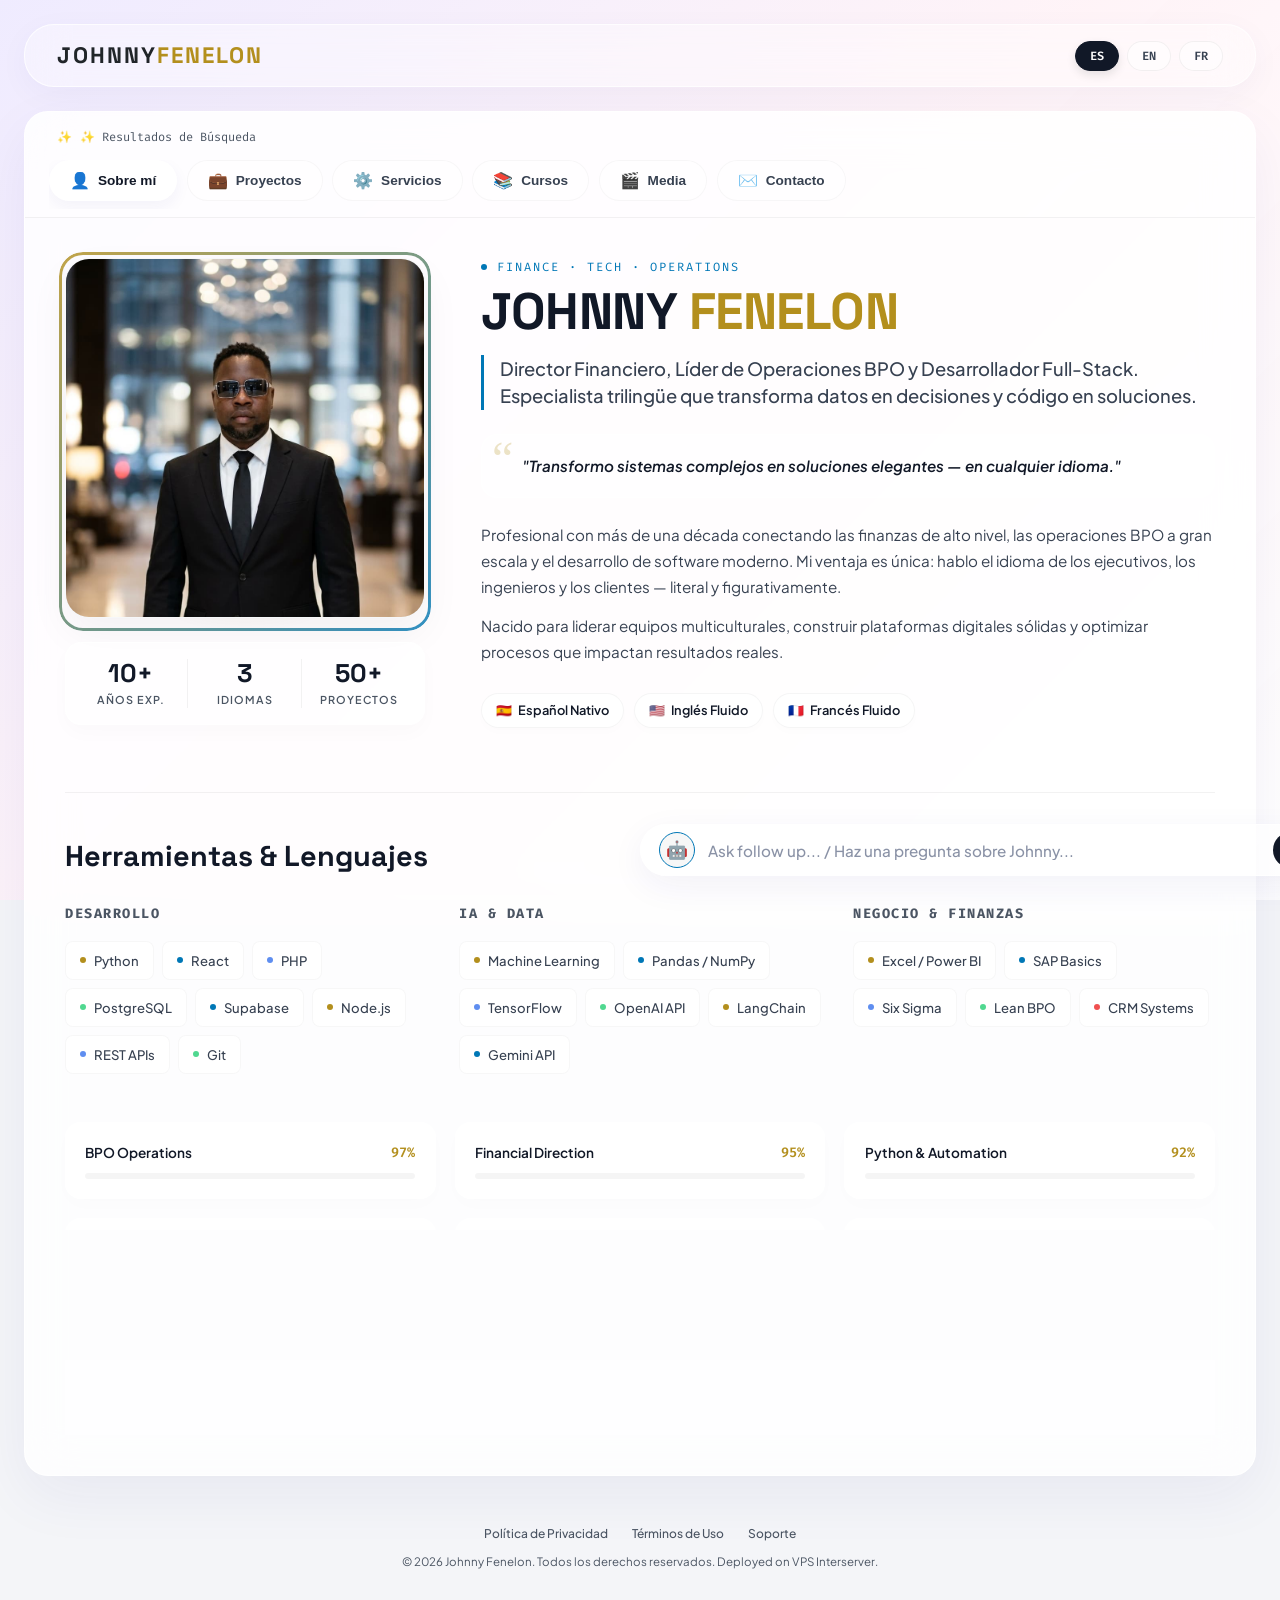
==== commit 12d4d9fb: "Redesign portfolio: light-themed glassmorphism, background video, Gemini AI chatbot" ====
--- a/index.html
+++ b/index.html
@@ -6,15 +6,20 @@
 <title>Johnny Fenelon | Finance · Tech · BPO · AI</title>
 <meta name="description" content="Johnny Fenelon — Finance Director, BPO Operations Expert, Python/React/PHP Developer, and AI specialist. Trilingual: Spanish, English, French.">
 <link rel="preconnect" href="https://fonts.googleapis.com">
-<link href="https://fonts.googleapis.com/css2?family=Bebas+Neue&family=DM+Sans:wght@300;400;500;700&family=DM+Mono:wght@400;500&display=swap" rel="stylesheet">
-<!-- Supabase -->
+<link href="https://fonts.googleapis.com/css2?family=Plus+Jakarta+Sans:wght@300;400;500;600;700;800&family=Space+Grotesk:wght@400;500;600;700&family=Fira+Code:wght@400;500&display=swap" rel="stylesheet">
+<!-- Supabase SDK -->
 <script src="https://cdn.jsdelivr.net/npm/@supabase/supabase-js@2"></script>
 <link rel="stylesheet" href="styles.css">
 </head>
 <body>
 
-<!-- PARTICLE CANVAS -->
-<canvas id="bgCanvas"></canvas>
+<!-- FULLSCREEN BACKGROUND VIDEO & GLASS OVERLAY -->
+<div class="video-bg-container">
+  <video autoplay loop muted playsinline id="bg-video">
+    <source src="video_1.mp4" type="video/mp4">
+  </video>
+  <div class="video-overlay"></div>
+</div>
 
 <!-- LIGHTBOX -->
 <div class="lightbox" id="lightbox" onclick="closeLB(event)">
@@ -22,482 +27,688 @@
   <img class="lb-img" id="lb-img" src="" alt="">
 </div>
 
-<!-- CONTACT MODAL -->
-<div id="contact-modal" style="display:none;position:fixed;top:0;left:0;width:100%;height:100%;background:rgba(0,0,0,0.8);z-index:1000;align-items:center;justify-content:center;">
-  <div style="background:#16162a;padding:2rem;border-radius:12px;max-width:500px;width:90%;position:relative;border:1px solid #2a2a3e;">
-    <button onclick="closeContactForm()" style="position:absolute;top:10px;right:15px;background:none;border:none;color:#fff;font-size:1.5rem;cursor:pointer;">&times;</button>
-    <h2 style="margin-bottom:1rem;color:#6c63ff;">Contacto</h2>
-    <form id="contact-form" onsubmit="handleContactSubmit(event)">
-      <input type="text" id="contact-name" name="name" placeholder="Tu nombre" required style="width:100%;padding:12px;margin-bottom:1rem;background:#0a0a0f;border:1px solid #2a2a3e;color:#fff;border-radius:8px;box-sizing:border-box;">
-      <input type="email" id="contact-email" name="email" placeholder="Tu correo" required style="width:100%;padding:12px;margin-bottom:1rem;background:#0a0a0f;border:1px solid #2a2a3e;color:#fff;border-radius:8px;box-sizing:border-box;">
-      <textarea id="contact-message" name="message" placeholder="Tu mensaje" rows="5" required style="width:100%;padding:12px;margin-bottom:1rem;background:#0a0a0f;border:1px solid #2a2a3e;color:#fff;border-radius:8px;resize:vertical;box-sizing:border-box;"></textarea>
-      <button type="submit" id="submit-btn" style="background:linear-gradient(135deg,#6c63ff,#00d4aa);color:#fff;border:none;padding:12px 24px;border-radius:8px;cursor:pointer;font-weight:700;width:100%;">Enviar Mensaje</button>
-    </form>
-    <div id="contact-success" style="display:none;margin-top:1rem;padding:1rem;background:rgba(0,212,170,0.1);border:1px solid #00d4aa;border-radius:8px;color:#00d4aa;text-align:center;">✅ ¡Mensaje enviado con éxito!</div>
-  </div>
-</div>
-
-<!-- ═══════════════════ NAV ═══════════════════ -->
-<nav>
-  <div class="nav-inner">
-    <a class="nav-logo" href="index.html">JOHNNY<span>FENELON</span></a>
-    <div class="nav-links">
-      <a href="about.html" class="js-t" data-key="nav_about">Sobre mí</a>
-      <a href="#services" class="js-t" data-key="nav_services">Servicios</a>
-      <a href="#multimedia" class="js-t" data-key="nav_media">Media</a>
-      <a href="contact.html" class="js-t" data-key="nav_contact">Contacto</a>
-      <a href="index.html#subscribe" class="btn-nav-cta">Suscribirme</a>
+<!-- MAIN VIEWPORT CONTAINER -->
+<div class="app-container">
+  
+  <!-- ═══════════════════ NAV BAR ═══════════════════ -->
+  <nav class="glass-nav">
+    <div class="nav-inner">
+      <a class="nav-logo" href="index.html">JOHNNY<span>FENELON</span></a>
+      
+      <!-- TRANSLATION BUTTONS -->
       <div class="nav-lang">
-        <button class="lang-btn active" onclick="setLang('es')">ES</button>
-        <button class="lang-btn" onclick="setLang('en')">EN</button>
-        <button class="lang-btn" onclick="setLang('fr')">FR</button>
-      </div>
-      <a class="btn-nav-cta js-t" data-key="nav_cta" href="contact.html">Contratar</a>
-    </div>
-  </div>
-</nav>
-
-<!-- ═══════════════════ HERO ═══════════════════ -->
-<section id="hero">
-  <div class="hero-grid">
-    <!-- TEXT -->
-    <div class="hero-text fade-in">
-      <div class="eyebrow js-t" data-key="hero_eyebrow">Finance · Tech · Operations</div>
-      <h1>
-        <span class="name">JOHNNY</span>
-        <span class="role js-t" data-key="hero_role">FENELON</span>
-      </h1>
-      <p class="js-t" data-key="hero_desc">Finance Director, BPO Operations Leader, and Full-Stack Developer. Trilingual specialist transforming data into decisions and code into solutions.</p>
-      <div class="hero-pills">
-        <span class="pill">Python</span>
-        <span class="pill">React</span>
-        <span class="pill">PHP</span>
-        <span class="pill">PostgreSQL</span>
-        <span class="pill">Supabase</span>
-        <span class="pill js-t" data-key="pill_finance">Dirección Financiera</span>
-        <span class="pill">BPO / Call Center</span>
-        <span class="pill">Machine Learning</span>
-      </div>
-      <div class="hero-btns">
-        <a href="#services" class="btn-gold js-t" data-key="hero_cta1">Ver Servicios</a>
-        <button type="button" class="btn-ghost js-t" data-key="hero_cta2" onclick="showContactForm()">Contactar</button>
-      </div>
-      <div class="hero-stats">
-        <div class="stat-item"><div class="stat-num">10+</div><div class="stat-label js-t" data-key="stat_years">Años Exp.</div></div>
-        <div class="stat-item"><div class="stat-num">3</div><div class="stat-label js-t" data-key="stat_langs">Idiomas</div></div>
-        <div class="stat-item"><div class="stat-num">50+</div><div class="stat-label js-t" data-key="stat_projects">Proyectos</div></div>
+        <button class="lang-btn active" onclick="setLang('es')" id="lang-es">ES</button>
+        <button class="lang-btn" onclick="setLang('en')" id="lang-en">EN</button>
+        <button class="lang-btn" onclick="setLang('fr')" id="lang-fr">FR</button>
       </div>
     </div>
-    <!-- PHOTO -->
-    <div class="hero-photo-wrap fade-in" style="transition-delay:.2s">
-      <div class="hero-photo-ring"></div>
-      <div class="hero-photo-inner">
-        <img src="PROFILE_1.png" alt="Johnny Fenelon">
+  </nav>
+
+  <!-- ═══════════════════ MAIN CONTENT CARD ═══════════════════ -->
+  <main class="main-card glass-panel fade-in-up">
+    
+    <!-- MOCKUP TABS (Top of the Card) -->
+    <header class="card-header">
+      <div class="search-indicator">
+        <span class="sparkle">✨</span>
+        <span class="js-t" data-key="search_label">Resultados de Búsqueda</span>
+      </div>
+      <div class="tabs-scroll">
+        <div class="card-tabs">
+          <button class="tab-btn active" onclick="switchMainTab('about', this)" id="tab-about">
+            <span class="tab-icon">👤</span><span class="js-t" data-key="nav_about">Sobre mí</span>
+          </button>
+          <button class="tab-btn" onclick="switchMainTab('projects', this)" id="tab-projects">
+            <span class="tab-icon">💼</span><span class="js-t" data-key="tab_projects_nav">Proyectos</span>
+          </button>
+          <button class="tab-btn" onclick="switchMainTab('services', this)" id="tab-services">
+            <span class="tab-icon">⚙️</span><span class="js-t" data-key="nav_services">Servicios</span>
+          </button>
+          <button class="tab-btn" onclick="switchMainTab('learning', this)" id="tab-learning">
+            <span class="tab-icon">📚</span><span class="js-t" data-key="nav_learning">Cursos</span>
+          </button>
+          <button class="tab-btn" onclick="switchMainTab('multimedia', this)" id="tab-multimedia">
+            <span class="tab-icon">🎬</span><span class="js-t" data-key="nav_media">Media</span>
+          </button>
+          <button class="tab-btn" onclick="switchMainTab('contact', this)" id="tab-contact">
+            <span class="tab-icon">✉️</span><span class="js-t" data-key="nav_contact">Contacto</span>
+          </button>
+        </div>
+      </div>
+    </header>
+
+    <!-- CARD CONTENT BODY -->
+    <div class="card-body">
+      
+      <!-- ── SECTION: ABOUT ME (Default) ── -->
+      <section id="sect-about" class="tab-section active">
+        <div class="about-hero-grid">
+          
+          <!-- BIG PHOTO DISPLAY (INITIAL PART) -->
+          <div class="hero-photo-container">
+            <div class="photo-glow-effect"></div>
+            <div class="photo-border-ring"></div>
+            <div class="photo-inner-wrapper">
+              <img src="PROFILE_1.jpg" alt="Johnny Fenelon" class="hero-image">
+            </div>
+            <div class="hero-quick-stats">
+              <div class="quick-stat-box">
+                <span class="q-num">10+</span>
+                <span class="q-label js-t" data-key="stat_years">Años Exp.</span>
+              </div>
+              <div class="quick-stat-box">
+                <span class="q-num">3</span>
+                <span class="q-label js-t" data-key="stat_langs">Idiomas</span>
+              </div>
+              <div class="quick-stat-box">
+                <span class="q-num">50+</span>
+                <span class="q-label js-t" data-key="stat_projects">Proyectos</span>
+              </div>
+            </div>
+          </div>
+          
+          <!-- BIO TEXT -->
+          <div class="hero-bio-text">
+            <div class="eyebrow-accent">
+              <span class="dot-blink"></span>
+              <span class="js-t" data-key="hero_eyebrow">Finance · Tech · Operations</span>
+            </div>
+            <h1 class="hero-title">
+              JOHNNY <span class="highlight-gold">FENELON</span>
+            </h1>
+            <p class="hero-tagline js-t" data-key="hero_desc">
+              Director Financiero, Líder de Operaciones BPO y Desarrollador Full-Stack. Especialista trilingüe que transforma datos en decisiones y código en soluciones.
+            </p>
+            
+            <div class="about-quote-container">
+              <span class="quote-mark">“</span>
+              <p class="about-quote js-t" data-key="about_quote">
+                "I turn complex systems into elegant solutions — in any language."
+              </p>
+            </div>
+            
+            <div class="bio-paragraphs">
+              <p class="bio-p js-t" data-key="about_body1">
+                Profesional con más de una década conectando las finanzas de alto nivel, las operaciones BPO a gran escala y el desarrollo de software moderno. Mi ventaja es única: hablo el idioma de los ejecutivos, los ingenieros y los clientes — literal y figurativamente.
+              </p>
+              <p class="bio-p js-t" id="about-body2-el" data-key="about_body2">
+                Nacido para liderar equipos multiculturales, construir plataformas digitales sólidas y optimizar procesos que impactan resultados reales.
+              </p>
+            </div>
+            
+            <div class="lang-badges">
+              <div class="lang-badge"><span class="flag">🇪🇸</span> <span class="js-t" data-key="lang_es_label">Español Nativo</span></div>
+              <div class="lang-badge"><span class="flag">🇺🇸</span> <span class="js-t" data-key="lang_en_label">English Fluent</span></div>
+              <div class="lang-badge"><span class="flag">🇫🇷</span> <span class="js-t" data-key="lang_fr_label">Français Courant</span></div>
+            </div>
+          </div>
+
+        </div>
+
+        <!-- TECH STACK SLIDER / GRID -->
+        <div class="stack-section">
+          <h2 class="sub-section-title js-t" data-key="stack_title">Herramientas & Lenguajes</h2>
+          <div class="stack-grid">
+            <div class="stack-column">
+              <h3 class="stack-col-title js-t" data-key="scat_dev">Desarrollo</h3>
+              <div class="stack-tags">
+                <span class="stack-tag"><span class="t-dot t-gold"></span>Python</span>
+                <span class="stack-tag"><span class="t-dot t-teal"></span>React</span>
+                <span class="stack-tag"><span class="t-dot t-blue"></span>PHP</span>
+                <span class="stack-tag"><span class="t-dot t-green"></span>PostgreSQL</span>
+                <span class="stack-tag"><span class="t-dot t-teal"></span>Supabase</span>
+                <span class="stack-tag"><span class="t-dot t-gold"></span>Node.js</span>
+                <span class="stack-tag"><span class="t-dot t-blue"></span>REST APIs</span>
+                <span class="stack-tag"><span class="t-dot t-green"></span>Git</span>
+              </div>
+            </div>
+            <div class="stack-column">
+              <h3 class="stack-col-title js-t" data-key="scat_ai">IA & Data</h3>
+              <div class="stack-tags">
+                <span class="stack-tag"><span class="t-dot t-gold"></span>Machine Learning</span>
+                <span class="stack-tag"><span class="t-dot t-teal"></span>Pandas / NumPy</span>
+                <span class="stack-tag"><span class="t-dot t-blue"></span>TensorFlow</span>
+                <span class="stack-tag"><span class="t-dot t-green"></span>OpenAI API</span>
+                <span class="stack-tag"><span class="t-dot t-gold"></span>LangChain</span>
+                <span class="stack-tag"><span class="t-dot t-teal"></span>Gemini API</span>
+              </div>
+            </div>
+            <div class="stack-column">
+              <h3 class="stack-col-title js-t" data-key="scat_biz">Negocio & Finanzas</h3>
+              <div class="stack-tags">
+                <span class="stack-tag"><span class="t-dot t-gold"></span>Excel / Power BI</span>
+                <span class="stack-tag"><span class="t-dot t-teal"></span>SAP Basics</span>
+                <span class="stack-tag"><span class="t-dot t-blue"></span>Six Sigma</span>
+                <span class="stack-tag"><span class="t-dot t-green"></span>Lean BPO</span>
+                <span class="stack-tag"><span class="t-dot t-red"></span>CRM Systems</span>
+              </div>
+            </div>
+          </div>
+
+          <!-- SKILL METERS -->
+          <div class="skill-bars-container">
+            <div class="skill-meter-card">
+              <div class="meter-info"><span class="m-name">BPO Operations</span><span class="m-pct">97%</span></div>
+              <div class="meter-track"><div class="meter-fill" style="width: 97%"></div></div>
+            </div>
+            <div class="skill-meter-card">
+              <div class="meter-info"><span class="m-name">Financial Direction</span><span class="m-pct">95%</span></div>
+              <div class="meter-track"><div class="meter-fill" style="width: 95%"></div></div>
+            </div>
+            <div class="skill-meter-card">
+              <div class="meter-info"><span class="m-name">Python & Automation</span><span class="m-pct">92%</span></div>
+              <div class="meter-track"><div class="meter-fill" style="width: 92%"></div></div>
+            </div>
+            <div class="skill-meter-card">
+              <div class="meter-info"><span class="m-name">PostgreSQL / Supabase</span><span class="m-pct">88%</span></div>
+              <div class="meter-track"><div class="meter-fill" style="width: 88%"></div></div>
+            </div>
+            <div class="skill-meter-card">
+              <div class="meter-info"><span class="m-name">React / JS</span><span class="m-pct">85%</span></div>
+              <div class="meter-track"><div class="meter-fill" style="width: 85%"></div></div>
+            </div>
+            <div class="skill-meter-card">
+              <div class="meter-info"><span class="m-name">Machine Learning / AI</span><span class="m-pct">80%</span></div>
+              <div class="meter-track"><div class="meter-fill" style="width: 80%"></div></div>
+            </div>
+          </div>
+        </div>
+      </section>
+
+      <!-- ── SECTION: 6 BIG PROJECT POSTCARDS ── -->
+      <section id="sect-projects" class="tab-section">
+        <div class="section-heading-wrap">
+          <h2 class="sub-section-title js-t" data-key="proj_title">Proyectos Destacados</h2>
+          <p class="section-subtitle js-t" data-key="proj_subtitle">Una selección de las aplicaciones y sistemas más relevantes de mi carrera.</p>
+        </div>
+
+        <div class="projects-postcards-grid">
+          
+          <!-- PROJECT 1 -->
+          <article class="project-postcard">
+            <div class="postcard-visual p-finetrac">
+              <div class="visual-glow"></div>
+              <span class="p-num">01</span>
+              <span class="p-badge b-finance">Finance + AI</span>
+            </div>
+            <div class="postcard-details">
+              <h3 class="p-title">Finetrac AI</h3>
+              <p class="p-desc js-t" data-key="proj1_desc">Plataforma inteligente de modelado financiero predictivo, análisis de rentabilidad y simulación de escenarios de riesgo corporativo mediante Machine Learning.</p>
+              <div class="p-tags">
+                <span class="p-tag">Python</span>
+                <span class="p-tag">Pandas</span>
+                <span class="p-tag">Scikit-Learn</span>
+                <span class="p-tag">React</span>
+              </div>
+            </div>
+          </article>
+
+          <!-- PROJECT 2 -->
+          <article class="project-postcard">
+            <div class="postcard-visual p-bpo">
+              <div class="visual-glow"></div>
+              <span class="p-num">02</span>
+              <span class="p-badge b-ops">BPO + Tech</span>
+            </div>
+            <div class="postcard-details">
+              <h3 class="p-title">BPO Pulse</h3>
+              <p class="p-desc js-t" data-key="proj2_desc">Dashboard de control de operaciones en tiempo real y tracker automatizado de SLAs, diseñado para optimizar el rendimiento y la adherencia en call centers.</p>
+              <div class="p-tags">
+                <span class="p-tag">Node.js</span>
+                <span class="p-tag">PostgreSQL</span>
+                <span class="p-tag">Websockets</span>
+                <span class="p-tag">WFM</span>
+              </div>
+            </div>
+          </article>
+
+          <!-- PROJECT 3 -->
+          <article class="project-postcard">
+            <div class="postcard-visual p-academia">
+              <div class="visual-glow"></div>
+              <span class="p-num">03</span>
+              <span class="p-badge b-dev">EdTech</span>
+            </div>
+            <div class="postcard-details">
+              <h3 class="p-title">Academia809 Portal</h3>
+              <p class="p-desc js-t" data-key="proj3_desc">Sistema de gestión de aprendizaje (LMS) trilingüe enfocado en capacitación técnica de Python, APIs e integración de Inteligencia Artificial para profesionales.</p>
+              <div class="p-tags">
+                <span class="p-tag">PHP</span>
+                <span class="p-tag">MySQL</span>
+                <span class="p-tag">Trilingual</span>
+                <span class="p-tag">Tailwind</span>
+              </div>
+            </div>
+          </article>
+
+          <!-- PROJECT 4 -->
+          <article class="project-postcard">
+            <div class="postcard-visual p-docuquery">
+              <div class="visual-glow"></div>
+              <span class="p-num">04</span>
+              <span class="p-badge b-ai">AI + Dev</span>
+            </div>
+            <div class="postcard-details">
+              <h3 class="p-title">DocuQuery AI</h3>
+              <p class="p-desc js-t" data-key="proj4_desc">Herramienta corporativa basada en RAG para escanear contratos, extraer variables clave de riesgo financiero y chatear directamente con bases documentales complejas.</p>
+              <div class="p-tags">
+                <span class="p-tag">Gemini API</span>
+                <span class="p-tag">LangChain</span>
+                <span class="p-tag">VectorDB</span>
+                <span class="p-tag">Python</span>
+              </div>
+            </div>
+          </article>
+
+          <!-- PROJECT 5 -->
+          <article class="project-postcard">
+            <div class="postcard-visual p-opusflow">
+              <div class="visual-glow"></div>
+              <span class="p-num">05</span>
+              <span class="p-badge b-ops">BPO + AI</span>
+            </div>
+            <div class="postcard-details">
+              <h3 class="p-title">Opusflow WFM</h3>
+              <p class="p-desc js-t" data-key="proj5_desc">Orquestador de flujos de trabajo BPO que automatiza el registro en CRMs e implementa enrutamiento predictivo inteligente de leads basado en el perfil del agente.</p>
+              <div class="p-tags">
+                <span class="p-tag">API Integration</span>
+                <span class="p-tag">CRM</span>
+                <span class="p-tag">Automations</span>
+                <span class="p-tag">Python</span>
+              </div>
+            </div>
+          </article>
+
+          <!-- PROJECT 6 -->
+          <article class="project-postcard">
+            <div class="postcard-visual p-finbot">
+              <div class="visual-glow"></div>
+              <span class="p-num">06</span>
+              <span class="p-badge b-finance">Fintech</span>
+            </div>
+            <div class="postcard-details">
+              <h3 class="p-title">FinBot Pro</h3>
+              <p class="p-desc js-t" data-key="proj6_desc">Asistente conversacional de finanzas personales que permite importar hojas de cálculo de Excel/CSV para categorizar gastos de forma automática y dar consejos.</p>
+              <div class="p-tags">
+                <span class="p-tag">React</span>
+                <span class="p-tag">Supabase</span>
+                <span class="p-tag">OpenAI API</span>
+                <span class="p-tag">ChartJS</span>
+              </div>
+            </div>
+          </article>
+
+        </div>
+      </section>
+
+      <!-- ── SECTION: SERVICES ── -->
+      <section id="sect-services" class="tab-section">
+        <div class="section-heading-wrap">
+          <h2 class="sub-section-title js-t" data-key="srv_title">Lo que puedo hacer por ti</h2>
+          <p class="section-subtitle js-t" data-key="srv_sub">Soluciones de alto impacto en finanzas, tecnología y operaciones.</p>
+        </div>
+
+        <div class="services-modern-grid">
+          
+          <div class="service-glow-card">
+            <div class="glow-indicator gi-gold"></div>
+            <div class="s-card-num">01</div>
+            <h3 class="js-t" data-key="s1_h">Consultoría Financiera</h3>
+            <p class="js-t" data-key="s1_p">Modelado financiero, análisis de rentabilidad, planificación estratégica y reportes ejecutivos para toma de decisiones de alto nivel.</p>
+            <div class="s-tags"><span class="s-tag">Budgeting</span><span class="s-tag">Forecasting</span><span class="s-tag">Risk</span><span class="s-tag">KPIs</span></div>
+          </div>
+
+          <div class="service-glow-card">
+            <div class="glow-indicator gi-teal"></div>
+            <div class="s-card-num">02</div>
+            <h3 class="js-t" data-key="s2_h">Operaciones BPO / Call Center</h3>
+            <p class="js-t" data-key="s2_p">Diseño, optimización y gestión de operaciones de servicio al cliente, back-office y centros de contacto multicanal.</p>
+            <div class="s-tags"><span class="s-tag">SLA/KPI</span><span class="s-tag">WFM</span><span class="s-tag">QA</span><span class="s-tag">Escalabilidad</span></div>
+          </div>
+
+          <div class="service-glow-card">
+            <div class="glow-indicator gi-gold"></div>
+            <div class="s-card-num">03</div>
+            <h3 class="js-t" data-key="s3_h">Desarrollo Full-Stack</h3>
+            <p class="js-t" data-key="s3_p">Aplicaciones web con React + PHP + PostgreSQL y backend potenciado por Supabase. Desde MVPs hasta sistemas empresariales.</p>
+            <div class="s-tags"><span class="s-tag">React</span><span class="s-tag">PHP</span><span class="s-tag">Supabase</span><span class="s-tag">REST</span></div>
+          </div>
+
+          <div class="service-glow-card">
+            <div class="glow-indicator gi-teal"></div>
+            <div class="s-card-num">04</div>
+            <h3 class="js-t" data-key="s4_h">Python & Automatización IA</h3>
+            <p class="js-t" data-key="s4_p">Scripts de automatización, bots inteligentes, modelos ML, análisis de datos y pipelines de inteligencia artificial para tu empresa.</p>
+            <div class="s-tags"><span class="s-tag">ML</span><span class="s-tag">Pandas</span><span class="s-tag">OpenAI</span><span class="s-tag">Bots</span></div>
+          </div>
+
+          <div class="service-glow-card">
+            <div class="glow-indicator gi-gold"></div>
+            <div class="s-card-num">05</div>
+            <h3 class="js-t" data-key="s5_h">Academia & Capacitación</h3>
+            <p class="js-t" data-key="s5_p">Formación en Python, IA y tecnología financiera para equipos y profesionales. Contenido disponible en español, inglés y francés.</p>
+            <div class="s-tags"><span class="s-tag">Español</span><span class="s-tag">English</span><span class="s-tag">Français</span><span class="s-tag">Online</span></div>
+          </div>
+
+          <div class="service-glow-card">
+            <div class="glow-indicator gi-teal"></div>
+            <div class="s-card-num">06</div>
+            <h3 class="js-t" data-key="s6_h">Creación de Contenido Tech</h3>
+            <p class="js-t" data-key="s6_p">Videos, podcasts y materiales educativos sobre programación, IA, finanzas y productividad. Producción multimedia profesional.</p>
+            <div class="s-tags"><span class="s-tag">YouTube</span><span class="s-tag">Podcast</span><span class="s-tag">Video Ed.</span></div>
+          </div>
+
+        </div>
+      </section>
+
+      <!-- ── SECTION: COURSES ── -->
+      <section id="sect-learning" class="tab-section">
+        <div class="section-heading-wrap">
+          <h2 class="sub-section-title js-t" data-key="learning_title">Cursos & Recursos de Capacitación</h2>
+          <p class="section-subtitle js-t" data-key="learning_sub">Aprende directamente de un experto en Python, IA, desarrollo web y operaciones.</p>
+        </div>
+
+        <div class="learning-modern-grid">
+          
+          <!-- COURSE 1 -->
+          <div class="learning-glow-card">
+            <div class="c-emoji">🤖</div>
+            <h3 class="c-title js-t" data-key="course_ai">AI Vive Coding Classes</h3>
+            <p class="c-desc js-t" data-key="course_ai_desc">Masterclass de automatización y IA aplicada al desarrollo real.</p>
+            <div class="c-links">
+              <a href="https://johnnyfenelon.com" target="_blank" class="js-t" data-key="course_ai_l1">📌 AI Automation Level 1</a>
+              <a href="https://johnnyfenelon.com" target="_blank" class="js-t" data-key="course_ai_l2">📌 AI Automation Level 2</a>
+              <a href="https://johnnyfenelon.com" target="_blank" class="js-t" data-key="course_ai_l3">📌 AI Automation Level 3</a>
+              <a href="https://johnnyfenelon.com" target="_blank" class="js-t" data-key="course_ai_l4">📌 AI Automation Level 4</a>
+            </div>
+            <a href="https://aifenel.site" target="_blank" class="c-btn-go js-t" data-key="btn_more">Ver Más →</a>
+          </div>
+
+          <!-- COURSE 2 -->
+          <div class="learning-glow-card">
+            <div class="c-emoji">🐍</div>
+            <h3 class="c-title js-t" data-key="course_py">Python Basics</h3>
+            <p class="c-desc js-t" data-key="course_py_desc">Fundamentos de Python para principiantes.</p>
+            <div class="c-links">
+              <a href="https://johnnyfenelon.com" target="_blank" class="js-t" data-key="course_py_l1">📌 Nivel 1: Variables & Tipos</a>
+              <a href="https://johnnyfenelon.com" target="_blank" class="js-t" data-key="course_py_l2">📌 Nivel 2: Control de Flujo</a>
+              <a href="https://johnnyfenelon.com" target="_blank" class="js-t" data-key="course_py_l3">📌 Nivel 3: Funciones & Módulos</a>
+              <a href="https://johnnyfenelon.com" target="_blank" class="js-t" data-key="course_py_l4">📌 Nivel 4: Programación OOP</a>
+            </div>
+            <a href="https://aifenel.site" target="_blank" class="c-btn-go js-t" data-key="btn_more">Ver Más →</a>
+          </div>
+
+          <!-- COURSE 3 -->
+          <div class="learning-glow-card">
+            <div class="c-emoji">🔌</div>
+            <h3 class="c-title js-t" data-key="course_api">API Integration</h3>
+            <p class="c-desc js-t" data-key="course_api_desc">Integra APIs profesionales en tus proyectos.</p>
+            <div class="c-links">
+              <a href="https://johnnyfenelon.com" target="_blank" class="js-t" data-key="course_api_l1">📌 OpenAI & ChatGPT</a>
+              <a href="https://johnnyfenelon.com" target="_blank" class="js-t" data-key="course_api_l2">📌 Google Cloud APIs</a>
+              <a href="https://johnnyfenelon.com" target="_blank" class="js-t" data-key="course_api_l3">📌 REST APIs & Auth</a>
+              <a href="https://johnnyfenelon.com" target="_blank" class="js-t" data-key="course_api_l4">📌 Webhooks Avanzados</a>
+            </div>
+            <a href="https://aifenel.site" target="_blank" class="c-btn-go js-t" data-key="btn_more">Ver Más →</a>
+          </div>
+
+          <!-- COURSE 4 -->
+          <div class="learning-glow-card">
+            <div class="c-emoji">🚀</div>
+            <h3 class="c-title js-t" data-key="course_deploy">Web Deployment</h3>
+            <p class="c-desc js-t" data-key="course_deploy_desc">Publica tu sitio web profesionalmente.</p>
+            <div class="c-links">
+              <a href="https://johnnyfenelon.com" target="_blank" class="js-t" data-key="course_deploy_l1">📌 cPanel & Shared Hosting</a>
+              <a href="https://johnnyfenelon.com" target="_blank" class="js-t" data-key="course_deploy_l2">📌 Domain & DNS</a>
+              <a href="https://johnnyfenelon.com" target="_blank" class="js-t" data-key="course_deploy_l3">📌 SSL & Seguridad</a>
+              <a href="https://johnnyfenelon.com" target="_blank" class="js-t" data-key="course_deploy_l4">📌 CI/CD Pipelines</a>
+            </div>
+            <a href="https://aifenel.site" target="_blank" class="c-btn-go js-t" data-key="btn_more">Ver Más →</a>
+          </div>
+
+          <!-- COURSE 5 -->
+          <div class="learning-glow-card">
+            <div class="c-emoji">🇺🇸</div>
+            <h3 class="c-title js-t" data-key="course_english">English 101</h3>
+            <p class="c-desc js-t" data-key="course_english_desc">Inglés profesional para desarrolladores.</p>
+            <div class="c-links">
+              <a href="https://johnnyfenelon.com" target="_blank" class="js-t" data-key="course_english_l1">📌 Vocabulario Técnico</a>
+              <a href="https://johnnyfenelon.com" target="_blank" class="js-t" data-key="course_english_l2">📌 Presentaciones Profesionales</a>
+              <a href="https://johnnyfenelon.com" target="_blank" class="js-t" data-key="course_english_l3">📌 Entrevistas de Trabajo</a>
+              <a href="https://johnnyfenelon.com" target="_blank" class="js-t" data-key="course_english_l4">📌 Escritura Técnica</a>
+            </div>
+            <a href="https://aifenel.site" target="_blank" class="c-btn-go js-t" data-key="btn_more">Ver Más →</a>
+          </div>
+
+          <!-- COURSE 6 -->
+          <div class="learning-glow-card">
+            <div class="c-emoji">⚙️</div>
+            <h3 class="c-title js-t" data-key="course_agent">Agent Integration</h3>
+            <p class="c-desc js-t" data-key="course_agent_desc">Integra agentes de IA en tus páginas web.</p>
+            <div class="c-links">
+              <a href="https://johnnyfenelon.com" target="_blank" class="js-t" data-key="course_agent_l1">📌 AI Chatbots</a>
+              <a href="https://johnnyfenelon.com" target="_blank" class="js-t" data-key="course_agent_l2">📌 LangChain & Agents</a>
+              <a href="https://johnnyfenelon.com" target="_blank" class="js-t" data-key="course_agent_l3">📌 Automatización Avanzada</a>
+              <a href="https://johnnyfenelon.com" target="_blank" class="js-t" data-key="course_agent_l4">📌 Multi-Agent Systems</a>
+            </div>
+            <a href="https://aifenel.site" target="_blank" class="c-btn-go js-t" data-key="btn_more">Ver Más →</a>
+          </div>
+
+        </div>
+      </section>
+
+      <!-- ── SECTION: MULTIMEDIA ── -->
+      <section id="sect-multimedia" class="tab-section">
+        <div class="section-heading-wrap">
+          <h2 class="sub-section-title js-t" data-key="media_title">Fotos & Videos</h2>
+          <p class="section-subtitle js-t" data-key="media_sub">Detrás del código y los números, hay historias que contar.</p>
+        </div>
+
+        <div class="media-tabs">
+          <button class="m-tab active js-t" data-key="tab_photos" onclick="switchMediaPane('photos', this)">📸 Fotos</button>
+          <button class="m-tab js-t" data-key="tab_videos" onclick="switchMediaPane('videos', this)">🎬 Videos</button>
+        </div>
+
+        <!-- PHOTOS PANEL -->
+        <div class="media-pane active" id="pane-photos">
+          <div class="photos-grid-modern">
+            <!-- Profile pic -->
+            <div class="photo-glow-card" onclick="openLB('PROFILE_1.jpg')">
+              <img src="PROFILE_1.jpg" alt="Johnny Fenelon — Profile">
+              <div class="photo-overlay-modern">
+                <span class="p-lbl">Profile Shot</span>
+              </div>
+            </div>
+            <!-- Empty slides -->
+            <div class="photo-glow-card empty-card">
+              <div class="empty-icon">📷</div>
+              <div class="empty-text">Coming Soon</div>
+            </div>
+            <div class="photo-glow-card empty-card">
+              <div class="empty-icon">📷</div>
+              <div class="empty-text">Coming Soon</div>
+            </div>
+            <div class="photo-glow-card empty-card">
+              <div class="empty-icon">📷</div>
+              <div class="empty-text">Coming Soon</div>
+            </div>
+          </div>
+        </div>
+
+        <!-- VIDEOS PANEL -->
+        <div class="media-pane" id="pane-videos">
+          <div class="videos-grid-modern">
+            
+            <div class="video-modern-card" onclick="window.open('https://youtube.com/@johnnyfenelon','_blank')">
+              <div class="v-thumb-modern">
+                <div class="v-play-btn"><svg viewBox="0 0 24 24" width="20" height="20" fill="currentColor"><path d="M8 5v14l11-7z"/></svg></div>
+                <span class="v-tag">Python</span>
+              </div>
+              <div class="v-info-modern">
+                <h4 class="js-t" data-key="v1_h">Python para Finanzas – Ep.1</h4>
+                <p class="js-t" data-key="v1_p">Automatiza reportes financieros con Python y Pandas.</p>
+              </div>
+            </div>
+
+            <div class="video-modern-card" onclick="window.open('https://youtube.com/@johnnyfenelon','_blank')">
+              <div class="v-thumb-modern v-bpo-bg">
+                <div class="v-play-btn" style="background: var(--teal);"><svg viewBox="0 0 24 24" width="20" height="20" fill="currentColor"><path d="M8 5v14l11-7z"/></svg></div>
+                <span class="v-tag">🔴 Live</span>
+              </div>
+              <div class="v-info-modern">
+                <h4 class="js-t" data-key="v2_h">BPO Operations – Masterclass</h4>
+                <p class="js-t" data-key="v2_p">KPIs, WFM y diseño de centros de contacto escalables.</p>
+              </div>
+            </div>
+
+            <div class="video-modern-card" onclick="window.open('https://youtube.com/@johnnyfenelon','_blank')">
+              <div class="v-thumb-modern v-react-bg">
+                <div class="v-play-btn"><svg viewBox="0 0 24 24" width="20" height="20" fill="currentColor"><path d="M8 5v14l11-7z"/></svg></div>
+                <span class="v-tag">React</span>
+              </div>
+              <div class="v-info-modern">
+                <h4 class="js-t" data-key="v3_h">Dashboard con React + Supabase</h4>
+                <p class="js-t" data-key="v3_p">Construye un panel financiero en tiempo real.</p>
+              </div>
+            </div>
+
+            <div class="video-modern-card" onclick="window.open('https://youtube.com/@johnnyfenelon','_blank')">
+              <div class="v-thumb-modern v-podcast-bg">
+                <div class="v-play-btn" style="background: #8250ff;"><svg viewBox="0 0 24 24" width="20" height="20" fill="currentColor"><path d="M8 5v14l11-7z"/></svg></div>
+                <span class="v-tag">🎙 Podcast</span>
+              </div>
+              <div class="v-info-modern">
+                <h4 class="js-t" data-key="v4_h">El Futuro del Trabajo – Podcast</h4>
+                <p class="js-t" data-key="v4_p">IA, automatización y el rol humano en el nuevo empleo.</p>
+              </div>
+            </div>
+
+          </div>
+          <div class="yt-btn-wrap">
+            <a href="https://youtube.com/@johnnyfenelon" target="_blank" class="yt-button-modern js-t" data-key="yt_all">Ver canal en YouTube →</a>
+          </div>
+        </div>
+      </section>
+
+      <!-- ── SECTION: CONTACT ── -->
+      <section id="sect-contact" class="tab-section">
+        <div class="section-heading-wrap">
+          <h2 class="sub-section-title js-t" data-key="nav_contact">Contacto</h2>
+          <p class="section-subtitle js-t" data-key="sub_desc">Suscríbete para recibir recursos exclusivos o ponte en contacto directo para tu proyecto.</p>
+        </div>
+
+        <div class="contact-split-grid">
+          <!-- Newsletter form -->
+          <div class="contact-card-glass">
+            <h3 class="c-card-title js-t" data-key="sub_title">🎓 Únete a la Academia</h3>
+            <form id="form-sub" onsubmit="event.preventDefault(); handleSubscribe();" class="modern-form">
+              <input type="text" id="sub-name" placeholder="Tu nombre completo" class="form-input js-t-ph" data-key="ph_name" required>
+              <input type="email" id="sub-email" placeholder="Tu correo electrónico" class="form-input js-t-ph" data-key="ph_email" required>
+              <button type="submit" class="btn-primary js-t" data-key="btn_sub">🚀 Suscribirme Ahora</button>
+            </form>
+            <div id="sub-success" class="alert-success" style="display:none;">
+              <span id="success-msg-text">¡Listo! Pronto recibirás noticias.</span>
+            </div>
+            <p class="form-note js-t" data-key="sub_note">Sin spam. Cancela cuando quieras. Tu privacidad está protegida.</p>
+          </div>
+
+          <!-- Direct message / links -->
+          <div class="contact-card-glass">
+            <h3 class="c-card-title js-t" data-key="contact_form_title">Hablemos de tu proyecto</h3>
+            
+            <form id="contact-form" onsubmit="handleContactSubmit(event)" class="modern-form">
+              <input type="text" id="contact-name" placeholder="Tu nombre completo" class="form-input" required>
+              <input type="email" id="contact-email" placeholder="Tu correo electrónico" class="form-input" required>
+              <textarea id="contact-message" placeholder="Tu mensaje" rows="4" class="form-input" required></textarea>
+              <button type="submit" id="contact-submit" class="btn-primary js-t" data-key="hero_cta2">Enviar mensaje</button>
+            </form>
+            
+            <div id="contact-success" class="alert-success" style="display:none;">
+              ✅ ¡Mensaje enviado con éxito!
+            </div>
+
+            <div class="direct-email-wrap">
+              <span class="js-t" data-key="direct_or">O escríbeme directamente a:</span>
+              <a href="mailto:academia969@johnnyfenelon.com" class="direct-link">academia969@johnnyfenelon.com</a>
+            </div>
+          </div>
+        </div>
+
+        <!-- SOCIAL LINK ROW -->
+        <div class="social-row-modern">
+          <a class="soc-btn-m yt" href="https://youtube.com/@johnnyfenelon" target="_blank">
+            <svg viewBox="0 0 24 24" fill="currentColor" width="18" height="18"><path d="M23.5 6.2a3 3 0 00-2.1-2.1C19.5 3.5 12 3.5 12 3.5s-7.5 0-9.4.6a3 3 0 00-2.1 2.1C0 8.1 0 12 0 12s0 3.9.5 5.8a3 3 0 002.1 2.1C4.5 20.5 12 20.5 12 20.5s7.5 0 9.4-.6a3 3 0 002.1-2.1C24 15.9 24 12 24 12s0-3.9-.5-5.8zM9.75 15.5v-7l6.5 3.5-6.5 3.5z"/></svg>
+            <span>YouTube</span>
+          </a>
+          <a class="soc-btn-m ig" href="https://www.instagram.com/john.fenelon/" target="_blank">
+            <svg viewBox="0 0 24 24" fill="currentColor" width="18" height="18"><path d="M12 2.2c3.2 0 3.6 0 4.8.1 3.2.1 4.7 1.7 4.8 4.8.1 1.2.1 1.6.1 4.9s0 3.6-.1 4.8c-.1 3.1-1.6 4.7-4.8 4.8-1.2.1-1.6.1-4.8.1s-3.6 0-4.8-.1c-3.2-.1-4.7-1.7-4.8-4.8C2.2 15.6 2.2 15.2 2.2 12s0-3.6.1-4.8C2.4 4 3.9 2.4 7.2 2.3 8.4 2.2 8.8 2.2 12 2.2zM12 0C8.7 0 8.3 0 7.1.1 2.9.3.3 2.9.1 7.1 0 8.3 0 8.7 0 12s0 3.7.1 4.9c.2 4.2 2.8 6.8 7 7C8.3 24 8.7 24 12 24s3.7 0 4.9-.1c4.2-.2 6.8-2.8 7-7 .1-1.2.1-1.6.1-4.9s0-3.7-.1-4.9C23.7 2.9 21.1.3 16.9.1 15.7 0 15.3 0 12 0zm0 5.8a6.2 6.2 0 100 12.4A6.2 6.2 0 0012 5.8zM12 16a4 4 0 110-8 4 4 0 010 8zm6.4-11.8a1.4 1.4 0 100 2.8 1.4 1.4 0 000-2.8z"/></svg>
+            <span>Instagram</span>
+          </a>
+          <a class="soc-btn-m fb" href="https://www.facebook.com/john.fenel/" target="_blank">
+            <svg viewBox="0 0 24 24" fill="currentColor" width="18" height="18"><path d="M24 12.1C24 5.4 18.6 0 12 0S0 5.4 0 12.1C0 18.1 4.4 23 10.1 24v-8.4H7.1v-3.5h3V9.4c0-3 1.8-4.6 4.5-4.6 1.3 0 2.7.2 2.7.2v2.9h-1.5c-1.5 0-1.9.9-1.9 1.8v2.2h3.3l-.5 3.5H14v8.4C19.6 23 24 18.1 24 12.1z"/></svg>
+            <span>Facebook</span>
+          </a>
+          <a class="soc-btn-m wa" href="https://wa.me/18495660770" target="_blank">
+            <svg viewBox="0 0 24 24" fill="currentColor" width="18" height="18"><path d="M17.5 14.4c-.3-.1-1.7-.8-1.9-.9-.3-.1-.5-.1-.7.1-.2.3-.7.9-.9 1.1-.2.2-.3.2-.6.1-.3-.2-1.2-.4-2.3-1.4-.9-.8-1.4-1.7-1.6-2-.2-.3 0-.5.1-.6.1-.1.3-.3.4-.5.1-.1.2-.3.2-.5s-.1-.4-.1-.5c-.1-.1-.6-1.5-.9-2-.2-.5-.5-.4-.7-.5h-.6c-.2 0-.5.1-.8.4-.3.3-1 1-1 2.4s1 2.7 1.1 2.9c.1.2 2 3.1 4.9 4.3.7.3 1.2.5 1.6.6.7.2 1.3.2 1.8.1.5-.1 1.7-.7 1.9-1.3.2-.6.2-1.2.2-1.3-.1-.1-.3-.2-.6-.3zM12 0C5.4 0 0 5.4 0 12c0 2.1.5 4.1 1.5 5.9L0 24l6.3-1.6C8.1 23.4 10 24 12 24c6.6 0 12-5.4 12-12S18.6 0 12 0zm0 21.8c-1.8 0-3.6-.5-5.1-1.4l-.4-.2-3.7 1 1-3.6-.3-.4C2.5 15.7 2 13.9 2 12 2 6.5 6.5 2 12 2s10 4.5 10 10-4.5 10-10 10z"/></svg>
+            <span>WhatsApp</span>
+          </a>
+        </div>
+      </section>
+
+    </div>
+
+    <!-- MOCKUP ADSENSE PLACEHOLDERS (styled beautifully) -->
+    <div class="card-adsense">
+      <span class="ad-badge">Ad</span>
+      <div class="ad-content-box">[ Google AdSense — aifenel.site Sponsor Placement ]</div>
+    </div>
+
+  </main>
+
+  <!-- ═══════════════════ BOT PILL/CHATBAR (MATCHING MOCKUP) ═══════════════════ -->
+  <footer class="app-chatbar-container fade-in-up">
+    
+    <!-- Collapsible Chat Console -->
+    <div class="chat-console-box" id="chat-console">
+      <div class="chat-console-header">
+        <span class="chat-title">🤖 Johnny AI Digital Twin</span>
+        <div class="chat-control-btns">
+          <button class="chat-action-btn" onclick="clearChat()" title="Clear Chat">🗑️</button>
+          <button class="chat-action-btn" onclick="toggleChatConsole()" title="Close">✕</button>
+        </div>
+      </div>
+      <div class="chat-messages-container" id="chat-messages">
+        <div class="chat-msg bot-msg">
+          <p class="js-t" data-key="bot_welcome">Hello! I am Johnny Fenelon's AI digital twin. Ask me anything about my experience in Finance, Tech, BPO, or AI, and I will reply to you!</p>
+        </div>
       </div>
     </div>
-  </div>
-  <div class="scroll-hint js-t" data-key="scroll_hint">scroll</div>
-</section>
-<div class="divider"></div>
-
-<!-- AD SLOT TOP -->
-<div class="container" style="padding:1rem 2rem;z-index:1;position:relative;">
-  <div class="ad-slot">[ Google AdSense — Leaderboard 728×90 ]</div>
+
+    <!-- Bottom prompt input bar (Capsule style like mockup) -->
+    <div class="capsule-input-bar">
+      <button class="bot-status-indicator" onclick="toggleChatConsole()" title="Open Chat Panel">
+        <span class="bot-pulse"></span>🤖
+      </button>
+      <input type="text" id="chat-input" placeholder="Ask follow up... / Haz una pregunta sobre Johnny..." onkeydown="handleInputKeydown(event)">
+      <button class="chat-send-btn" onclick="sendChat()" id="send-chat-btn">
+        <svg viewBox="0 0 24 24" width="20" height="20" fill="none" stroke="currentColor" stroke-width="2.5" stroke-linecap="round" stroke-linejoin="round"><line x1="22" y1="2" x2="11" y2="13"/><polygon points="22 2 15 22 11 13 2 9 22 2"/></svg>
+      </button>
+    </div>
+  </footer>
+
+  <!-- SUBFOOTER -->
+  <footer class="app-footer">
+    <div class="footer-links">
+      <a href="privacy-policy.html">Política de Privacidad</a>
+      <a href="#">Términos de Uso</a>
+      <a href="mailto:academia969@johnnyfenelon.com">Soporte</a>
+    </div>
+    <p class="footer-text">© 2026 Johnny Fenelon. Todos los derechos reservados. Deployed on VPS Interserver.</p>
+  </footer>
+
 </div>
 
-<!-- ═══════════════════ LEARNING SPACE ═══════════════════ -->
-<section id="learning">
-  <div class="container">
-    <div class="section-label js-t" data-key="learning_label">📚 Espacio de Aprendizaje</div>
-    <h2 class="sec-title js-t" data-key="learning_title">Cursos & Recursos de Capacitación</h2>
-    <p class="sec-sub js-t" data-key="learning_sub">Aprende directamente de un experto en Python, IA, desarrollo web y operaciones.</p>
-    <div class="learning-grid" style="display:grid;grid-template-columns:repeat(auto-fit,minmax(300px,1fr));gap:1.5rem;margin-top:2rem;">
-      
-      <!-- COURSE 1: AI VIVE CODING -->
-      <div class="learning-card fade-in" style="background:linear-gradient(135deg,rgba(108,99,255,0.1),rgba(0,229,192,0.05));border:1px solid rgba(108,99,255,0.3);border-radius:12px;padding:1.5rem;transition:all .3s ease;">
-        <div style="font-size:2.5rem;margin-bottom:1rem;">🤖</div>
-        <h3 class="js-t" data-key="course_ai" style="color:#6c63ff;font-size:1.3rem;margin-bottom:0.5rem;font-weight:700;">AI Vive Coding Classes</h3>
-        <p class="js-t" data-key="course_ai_desc" style="color:var(--text2);font-size:0.95rem;margin-bottom:1.2rem;">Masterclass de automatización y IA aplicada al desarrollo real.</p>
-        <div style="display:flex;flex-direction:column;gap:0.5rem;margin-bottom:1rem;">
-          <a href="https://johnnyfenelon.com" target="_blank" class="js-t" data-key="course_ai_l1" style="color:#00d4aa;text-decoration:none;font-size:0.9rem;padding:0.5rem 0;border-bottom:1px solid rgba(0,212,170,0.2);display:block;">📌 AI Automation Level 1</a>
-          <a href="https://johnnyfenelon.com" target="_blank" class="js-t" data-key="course_ai_l2" style="color:#00d4aa;text-decoration:none;font-size:0.9rem;padding:0.5rem 0;border-bottom:1px solid rgba(0,212,170,0.2);display:block;">📌 AI Automation Level 2</a>
-          <a href="https://johnnyfenelon.com" target="_blank" class="js-t" data-key="course_ai_l3" style="color:#00d4aa;text-decoration:none;font-size:0.9rem;padding:0.5rem 0;border-bottom:1px solid rgba(0,212,170,0.2);display:block;">📌 AI Automation Level 3</a>
-          <a href="https://johnnyfenelon.com" target="_blank" class="js-t" data-key="course_ai_l4" style="color:#00d4aa;text-decoration:none;font-size:0.9rem;padding:0.5rem 0;border-bottom:1px solid rgba(0,212,170,0.2);display:block;">📌 AI Automation Level 4</a>
-        </div>
-        <a href="https://aifenel.site" target="_blank" style="display:block;background:linear-gradient(135deg,#6c63ff,#00d4aa);color:#fff;border:none;padding:0.8rem 1.2rem;border-radius:8px;cursor:pointer;font-weight:700;width:100%;font-size:0.9rem;text-align:center;text-decoration:none;" class="js-t" data-key="btn_more">Ver Más →</a>
-      </div>
-
-      <!-- COURSE 2: PYTHON BASICS -->
-      <div class="learning-card fade-in" style="background:linear-gradient(135deg,rgba(201,168,76,0.1),rgba(0,229,192,0.05));border:1px solid rgba(201,168,76,0.3);border-radius:12px;padding:1.5rem;transition:all .3s ease;" >
-        <div style="font-size:2.5rem;margin-bottom:1rem;">🐍</div>
-        <h3 class="js-t" data-key="course_py" style="color:#c9a84c;font-size:1.3rem;margin-bottom:0.5rem;font-weight:700;">Python Basics</h3>
-        <p class="js-t" data-key="course_py_desc" style="color:var(--text2);font-size:0.95rem;margin-bottom:1.2rem;">Fundamentos de Python para principiantes.</p>
-        <div style="display:flex;flex-direction:column;gap:0.5rem;margin-bottom:1rem;">
-          <a href="https://johnnyfenelon.com" target="_blank" class="js-t" data-key="course_py_l1" style="color:#c9a84c;text-decoration:none;font-size:0.9rem;padding:0.5rem 0;border-bottom:1px solid rgba(201,168,76,0.2);display:block;">📌 Nivel 1: Variables & Tipos</a>
-          <a href="https://johnnyfenelon.com" target="_blank" class="js-t" data-key="course_py_l2" style="color:#c9a84c;text-decoration:none;font-size:0.9rem;padding:0.5rem 0;border-bottom:1px solid rgba(201,168,76,0.2);display:block;">📌 Nivel 2: Control de Flujo</a>
-          <a href="https://johnnyfenelon.com" target="_blank" class="js-t" data-key="course_py_l3" style="color:#c9a84c;text-decoration:none;font-size:0.9rem;padding:0.5rem 0;border-bottom:1px solid rgba(201,168,76,0.2);display:block;">📌 Nivel 3: Funciones & Módulos</a>
-          <a href="https://johnnyfenelon.com" target="_blank" class="js-t" data-key="course_py_l4" style="color:#c9a84c;text-decoration:none;font-size:0.9rem;padding:0.5rem 0;border-bottom:1px solid rgba(201,168,76,0.2);display:block;">📌 Nivel 4: Programación OOP</a>
-        </div>
-        <a href="https://aifenel.site" target="_blank" style="display:block;background:linear-gradient(135deg,#c9a84c,#d4a574);color:#fff;border:none;padding:0.8rem 1.2rem;border-radius:8px;cursor:pointer;font-weight:700;width:100%;font-size:0.9rem;text-align:center;text-decoration:none;" class="js-t" data-key="btn_more">Ver Más →</a>
-      </div>
-
-      <!-- COURSE 3: API INTEGRATION -->
-      <div class="learning-card fade-in" style="background:linear-gradient(135deg,rgba(0,229,192,0.1),rgba(108,99,255,0.05));border:1px solid rgba(0,229,192,0.3);border-radius:12px;padding:1.5rem;transition:all .3s ease;" >
-        <div style="font-size:2.5rem;margin-bottom:1rem;">🔌</div>
-        <h3 class="js-t" data-key="course_api" style="color:#00d4aa;font-size:1.3rem;margin-bottom:0.5rem;font-weight:700;">API Integration</h3>
-        <p class="js-t" data-key="course_api_desc" style="color:var(--text2);font-size:0.95rem;margin-bottom:1.2rem;">Integra APIs profesionales en tus proyectos.</p>
-        <div style="display:flex;flex-direction:column;gap:0.5rem;margin-bottom:1rem;">
-          <a href="https://johnnyfenelon.com" target="_blank" class="js-t" data-key="course_api_l1" style="color:#00d4aa;text-decoration:none;font-size:0.9rem;padding:0.5rem 0;border-bottom:1px solid rgba(0,212,170,0.2);display:block;">📌 OpenAI & ChatGPT</a>
-          <a href="https://johnnyfenelon.com" target="_blank" class="js-t" data-key="course_api_l2" style="color:#00d4aa;text-decoration:none;font-size:0.9rem;padding:0.5rem 0;border-bottom:1px solid rgba(0,212,170,0.2);display:block;">📌 Google Cloud APIs</a>
-          <a href="https://johnnyfenelon.com" target="_blank" class="js-t" data-key="course_api_l3" style="color:#00d4aa;text-decoration:none;font-size:0.9rem;padding:0.5rem 0;border-bottom:1px solid rgba(0,212,170,0.2);display:block;">📌 REST APIs & Auth</a>
-          <a href="https://johnnyfenelon.com" target="_blank" class="js-t" data-key="course_api_l4" style="color:#00d4aa;text-decoration:none;font-size:0.9rem;padding:0.5rem 0;border-bottom:1px solid rgba(0,212,170,0.2);display:block;">📌 Webhooks Avanzados</a>
-        </div>
-        <a href="https://aifenel.site" target="_blank" style="display:block;background:linear-gradient(135deg,#00d4aa,#00e5c0);color:#fff;border:none;padding:0.8rem 1.2rem;border-radius:8px;cursor:pointer;font-weight:700;width:100%;font-size:0.9rem;text-align:center;text-decoration:none;" class="js-t" data-key="btn_more">Ver Más →</a>
-      </div>
-
-      <!-- COURSE 4: WEB DEPLOYMENT -->
-      <div class="learning-card fade-in" style="background:linear-gradient(135deg,rgba(201,168,76,0.1),rgba(108,99,255,0.05));border:1px solid rgba(201,168,76,0.3);border-radius:12px;padding:1.5rem;transition:all .3s ease;" >
-        <div style="font-size:2.5rem;margin-bottom:1rem;">🚀</div>
-        <h3 class="js-t" data-key="course_deploy" style="color:#c9a84c;font-size:1.3rem;margin-bottom:0.5rem;font-weight:700;">Web Deployment</h3>
-        <p class="js-t" data-key="course_deploy_desc" style="color:var(--text2);font-size:0.95rem;margin-bottom:1.2rem;">Publica tu sitio web profesionalmente.</p>
-        <div style="display:flex;flex-direction:column;gap:0.5rem;margin-bottom:1rem;">
-          <a href="https://johnnyfenelon.com" target="_blank" class="js-t" data-key="course_deploy_l1" style="color:#c9a84c;text-decoration:none;font-size:0.9rem;padding:0.5rem 0;border-bottom:1px solid rgba(201,168,76,0.2);display:block;">📌 cPanel & Shared Hosting</a>
-          <a href="https://johnnyfenelon.com" target="_blank" class="js-t" data-key="course_deploy_l2" style="color:#c9a84c;text-decoration:none;font-size:0.9rem;padding:0.5rem 0;border-bottom:1px solid rgba(201,168,76,0.2);display:block;">📌 Domain & DNS</a>
-          <a href="https://johnnyfenelon.com" target="_blank" class="js-t" data-key="course_deploy_l3" style="color:#c9a84c;text-decoration:none;font-size:0.9rem;padding:0.5rem 0;border-bottom:1px solid rgba(201,168,76,0.2);display:block;">📌 SSL & Seguridad</a>
-          <a href="https://johnnyfenelon.com" target="_blank" class="js-t" data-key="course_deploy_l4" style="color:#c9a84c;text-decoration:none;font-size:0.9rem;padding:0.5rem 0;border-bottom:1px solid rgba(201,168,76,0.2);display:block;">📌 CI/CD Pipelines</a>
-        </div>
-        <a href="https://aifenel.site" target="_blank" style="display:block;background:linear-gradient(135deg,#c9a84c,#d4a574);color:#fff;border:none;padding:0.8rem 1.2rem;border-radius:8px;cursor:pointer;font-weight:700;width:100%;font-size:0.9rem;text-align:center;text-decoration:none;" class="js-t" data-key="btn_more">Ver Más →</a>
-      </div>
-
-      <!-- COURSE 5: ENGLISH 101 -->
-      <div class="learning-card fade-in" style="background:linear-gradient(135deg,rgba(0,229,192,0.1),rgba(201,168,76,0.05));border:1px solid rgba(0,229,192,0.3);border-radius:12px;padding:1.5rem;transition:all .3s ease;" >
-        <div style="font-size:2.5rem;margin-bottom:1rem;">🇺🇸</div>
-        <h3 class="js-t" data-key="course_english" style="color:#00d4aa;font-size:1.3rem;margin-bottom:0.5rem;font-weight:700;">English 101</h3>
-        <p class="js-t" data-key="course_english_desc" style="color:var(--text2);font-size:0.95rem;margin-bottom:1.2rem;">Inglés profesional para desarrolladores.</p>
-        <div style="display:flex;flex-direction:column;gap:0.5rem;margin-bottom:1rem;">
-          <a href="https://johnnyfenelon.com" target="_blank" class="js-t" data-key="course_english_l1" style="color:#00d4aa;text-decoration:none;font-size:0.9rem;padding:0.5rem 0;border-bottom:1px solid rgba(0,212,170,0.2);display:block;">📌 Vocabulario Técnico</a>
-          <a href="https://johnnyfenelon.com" target="_blank" class="js-t" data-key="course_english_l2" style="color:#00d4aa;text-decoration:none;font-size:0.9rem;padding:0.5rem 0;border-bottom:1px solid rgba(0,212,170,0.2);display:block;">📌 Presentaciones Profesionales</a>
-          <a href="https://johnnyfenelon.com" target="_blank" class="js-t" data-key="course_english_l3" style="color:#00d4aa;text-decoration:none;font-size:0.9rem;padding:0.5rem 0;border-bottom:1px solid rgba(0,212,170,0.2);display:block;">📌 Entrevistas de Trabajo</a>
-          <a href="https://johnnyfenelon.com" target="_blank" class="js-t" data-key="course_english_l4" style="color:#00d4aa;text-decoration:none;font-size:0.9rem;padding:0.5rem 0;border-bottom:1px solid rgba(0,212,170,0.2);display:block;">📌 Escritura Técnica</a>
-        </div>
-        <a href="https://aifenel.site" target="_blank" style="display:block;background:linear-gradient(135deg,#00d4aa,#00e5c0);color:#fff;border:none;padding:0.8rem 1.2rem;border-radius:8px;cursor:pointer;font-weight:700;width:100%;font-size:0.9rem;text-align:center;text-decoration:none;" class="js-t" data-key="btn_more">Ver Más →</a>
-      </div>
-
-      <!-- COURSE 6: AGENT INTEGRATION -->
-      <div class="learning-card fade-in" style="background:linear-gradient(135deg,rgba(130,80,255,0.15),rgba(0,229,192,0.05));border:1px solid rgba(130,80,255,0.3);border-radius:12px;padding:1.5rem;transition:all .3s ease;" >
-        <div style="font-size:2.5rem;margin-bottom:1rem;">⚙️</div>
-        <h3 class="js-t" data-key="course_agent" style="color:#8250ff;font-size:1.3rem;margin-bottom:0.5rem;font-weight:700;">Agent Integration</h3>
-        <p class="js-t" data-key="course_agent_desc" style="color:var(--text2);font-size:0.95rem;margin-bottom:1.2rem;">Integra agentes de IA en tus páginas web.</p>
-        <div style="display:flex;flex-direction:column;gap:0.5rem;margin-bottom:1rem;">
-          <a href="https://johnnyfenelon.com" target="_blank" class="js-t" data-key="course_agent_l1" style="color:#8250ff;text-decoration:none;font-size:0.9rem;padding:0.5rem 0;border-bottom:1px solid rgba(130,80,255,0.2);display:block;">📌 AI Chatbots</a>
-          <a href="https://johnnyfenelon.com" target="_blank" class="js-t" data-key="course_agent_l2" style="color:#8250ff;text-decoration:none;font-size:0.9rem;padding:0.5rem 0;border-bottom:1px solid rgba(130,80,255,0.2);display:block;">📌 LangChain & Agents</a>
-          <a href="https://johnnyfenelon.com" target="_blank" class="js-t" data-key="course_agent_l3" style="color:#8250ff;text-decoration:none;font-size:0.9rem;padding:0.5rem 0;border-bottom:1px solid rgba(130,80,255,0.2);display:block;">📌 Automatización Avanzada</a>
-          <a href="https://johnnyfenelon.com" target="_blank" class="js-t" data-key="course_agent_l4" style="color:#8250ff;text-decoration:none;font-size:0.9rem;padding:0.5rem 0;border-bottom:1px solid rgba(130,80,255,0.2);display:block;">📌 Multi-Agent Systems</a>
-        </div>
-        <a href="https://aifenel.site" target="_blank" style="display:block;background:linear-gradient(135deg,#8250ff,#a070ff);color:#fff;border:none;padding:0.8rem 1.2rem;border-radius:8px;cursor:pointer;font-weight:700;width:100%;font-size:0.9rem;text-align:center;text-decoration:none;" class="js-t" data-key="btn_more">Ver Más →</a>
-      </div>
-
-    </div>
-  </div>
-</section>
-<div class="divider"></div>
-
-<!-- ═══════════════════ TECH STACK ═══════════════════ -->
-<section id="stack">
-  <div class="container">
-    <div class="section-label js-t" data-key="stack_label">Stack Tecnológico</div>
-    <h2 class="sec-title js-t" data-key="stack_title">Herramientas & Lenguajes</h2>
-
-    <div style="margin-bottom:1.5rem" class="fade-in">
-      <div class="stack-cat js-t" data-key="scat_dev">Desarrollo</div>
-      <div class="stack-row">
-        <div class="stack-item"><span class="dot dot-gold"></span>Python</div>
-        <div class="stack-item"><span class="dot dot-teal"></span>React</div>
-        <div class="stack-item"><span class="dot dot-blue"></span>PHP</div>
-        <div class="stack-item"><span class="dot dot-green"></span>PostgreSQL</div>
-        <div class="stack-item"><span class="dot dot-teal"></span>Supabase</div>
-        <div class="stack-item"><span class="dot dot-gold"></span>Node.js</div>
-        <div class="stack-item"><span class="dot dot-blue"></span>REST APIs</div>
-        <div class="stack-item"><span class="dot dot-green"></span>Git</div>
-      </div>
-
-      <div class="stack-cat js-t" data-key="scat_ai">IA & Data</div>
-      <div class="stack-row">
-        <div class="stack-item"><span class="dot dot-gold"></span>Machine Learning</div>
-        <div class="stack-item"><span class="dot dot-teal"></span>Pandas / NumPy</div>
-        <div class="stack-item"><span class="dot dot-blue"></span>TensorFlow</div>
-        <div class="stack-item"><span class="dot dot-green"></span>OpenAI API</div>
-        <div class="stack-item"><span class="dot dot-gold"></span>LangChain</div>
-      </div>
-
-      <div class="stack-cat js-t" data-key="scat_biz">Negocio & Finanzas</div>
-      <div class="stack-row">
-        <div class="stack-item"><span class="dot dot-gold"></span>Excel / Power BI</div>
-        <div class="stack-item"><span class="dot dot-teal"></span>SAP Basics</div>
-        <div class="stack-item"><span class="dot dot-blue"></span>Six Sigma</div>
-        <div class="stack-item"><span class="dot dot-green"></span>Lean BPO</div>
-        <div class="stack-item"><span class="dot dot-red"></span>CRM Systems</div>
-      </div>
-    </div>
-
-    <div class="skill-bars fade-in">
-      <div class="skill-bar">
-        <div class="skill-bar-top"><span class="sk-name">Python</span><span class="sk-pct">92%</span></div>
-        <div class="sk-track"><div class="sk-fill" style="width:92%"></div></div>
-      </div>
-      <div class="skill-bar">
-        <div class="skill-bar-top"><span class="sk-name">Financial Direction</span><span class="sk-pct">95%</span></div>
-        <div class="sk-track"><div class="sk-fill" style="width:95%"></div></div>
-      </div>
-      <div class="skill-bar">
-        <div class="skill-bar-top"><span class="sk-name">React / JS</span><span class="sk-pct">85%</span></div>
-        <div class="sk-track"><div class="sk-fill" style="width:85%"></div></div>
-      </div>
-      <div class="skill-bar">
-        <div class="skill-bar-top"><span class="sk-name">BPO Operations</span><span class="sk-pct">97%</span></div>
-        <div class="sk-track"><div class="sk-fill" style="width:97%"></div></div>
-      </div>
-      <div class="skill-bar">
-        <div class="skill-bar-top"><span class="sk-name">PostgreSQL / Supabase</span><span class="sk-pct">88%</span></div>
-        <div class="sk-track"><div class="sk-fill" style="width:88%"></div></div>
-      </div>
-      <div class="skill-bar">
-        <div class="skill-bar-top"><span class="sk-name">Machine Learning</span><span class="sk-pct">80%</span></div>
-        <div class="sk-track"><div class="sk-fill" style="width:80%"></div></div>
-      </div>
-    </div>
-  </div>
-</section>
-<div class="divider"></div>
-
-<!-- ═══════════════════ SERVICES ═══════════════════ -->
-<section id="services">
-  <div class="container">
-    <div class="section-label js-t" data-key="srv_label">Servicios</div>
-    <h2 class="sec-title js-t" data-key="srv_title">Lo que puedo hacer por ti</h2>
-    <p class="sec-sub js-t" data-key="srv_sub">Soluciones de alto impacto en finanzas, tecnología y operaciones.</p>
-    <div class="services-grid">
-      <div class="service-card fade-in">
-        <div class="service-glow sg-gold"></div>
-        <div class="service-num">01</div>
-        <h3 class="js-t" data-key="s1_h">Consultoría Financiera</h3>
-        <p class="js-t" data-key="s1_p">Modelado financiero, análisis de rentabilidad, planificación estratégica y reportes ejecutivos para toma de decisiones de alto nivel.</p>
-        <div class="service-tags"><span class="stag">Budgeting</span><span class="stag">Forecasting</span><span class="stag">Risk</span><span class="stag">KPIs</span></div>
-      </div>
-      <div class="service-card fade-in" style="transition-delay:.1s">
-        <div class="service-glow sg-teal"></div>
-        <div class="service-num">02</div>
-        <h3 class="js-t" data-key="s2_h">Operaciones BPO / Call Center</h3>
-        <p class="js-t" data-key="s2_p">Diseño, optimización y gestión de operaciones de servicio al cliente, back-office y centros de contacto multicanal.</p>
-        <div class="service-tags"><span class="stag">SLA/KPI</span><span class="stag">WFM</span><span class="stag">QA</span><span class="stag">Escalabilidad</span></div>
-      </div>
-      <div class="service-card fade-in" style="transition-delay:.2s">
-        <div class="service-glow sg-gold"></div>
-        <div class="service-num">03</div>
-        <h3 class="js-t" data-key="s3_h">Desarrollo Full-Stack</h3>
-        <p class="js-t" data-key="s3_p">Aplicaciones web con React + PHP + PostgreSQL y backend potenciado por Supabase. Desde MVPs hasta sistemas empresariales.</p>
-        <div class="service-tags"><span class="stag">React</span><span class="stag">PHP</span><span class="stag">Supabase</span><span class="stag">REST</span></div>
-      </div>
-      <div class="service-card fade-in" style="transition-delay:.3s">
-        <div class="service-glow sg-teal"></div>
-        <div class="service-num">04</div>
-        <h3 class="js-t" data-key="s4_h">Python & Automatización IA</h3>
-        <p class="js-t" data-key="s4_p">Scripts de automatización, bots inteligentes, modelos ML, análisis de datos y pipelines de inteligencia artificial para tu empresa.</p>
-        <div class="service-tags"><span class="stag">ML</span><span class="stag">Pandas</span><span class="stag">OpenAI</span><span class="stag">Bots</span></div>
-      </div>
-      <div class="service-card fade-in" style="transition-delay:.4s">
-        <div class="service-glow sg-gold"></div>
-        <div class="service-num">05</div>
-        <h3 class="js-t" data-key="s5_h">Academia & Capacitación</h3>
-        <p class="js-t" data-key="s5_p">Formación en Python, IA y tecnología financiera para equipos y profesionales. Contenido disponible en español, inglés y francés.</p>
-        <div class="service-tags"><span class="stag">Español</span><span class="stag">English</span><span class="stag">Français</span><span class="stag">Online</span></div>
-      </div>
-      <div class="service-card fade-in" style="transition-delay:.5s">
-        <div class="service-glow sg-teal"></div>
-        <div class="service-num">06</div>
-        <h3 class="js-t" data-key="s6_h">Creación de Contenido Tech</h3>
-        <p class="js-t" data-key="s6_p">Videos, podcasts y materiales educativos sobre programación, IA, finanzas y productividad. Producción multimedia profesional.</p>
-        <div class="service-tags"><span class="stag">YouTube</span><span class="stag">Podcast</span><span class="stag">Video Ed.</span></div>
-      </div>
-    </div>
-  </div>
-</section>
-<div class="divider"></div>
-
-<!-- AD SLOT MID -->
-<div class="container" style="padding:1rem 2rem;z-index:1;position:relative;">
-  <div class="ad-slot">[ Google AdSense — Rectangle 336×280 ]</div>
-</div>
-
-<!-- ═══════════════════ MULTIMEDIA ═══════════════════ -->
-<section id="multimedia">
-  <div class="container">
-    <div class="section-label js-t" data-key="media_label">Multimedia</div>
-    <h2 class="sec-title js-t" data-key="media_title">Fotos & Videos</h2>
-    <p class="sec-sub js-t" data-key="media_sub">Detrás del código y los números, hay historias que contar.</p>
-
-    <div class="media-tabs">
-      <button class="media-tab active js-t" data-key="tab_photos" onclick="switchTab('photos',this)">📸 Fotos</button>
-      <button class="media-tab js-t" data-key="tab_videos" onclick="switchTab('videos',this)">🎬 Videos</button>
-    </div>
-
-    <!-- PHOTOS -->
-    <div class="media-pane active" id="pane-photos">
-      <div class="photos-grid" style="display:grid;grid-template-columns:repeat(auto-fill,minmax(220px,1fr));gap:1rem;">
-        <!-- Main profile photo -->
-        <div class="photo-card" onclick="openLB('PROFILE_1.png')">
-          <img src="PROFILE_1.png" alt="Johnny Fenelon — Profile">
-          <div class="photo-overlay"><span class="photo-label">Profile Shot</span></div>
-        </div>
-        <!-- Placeholder cards for demo -->
-        <div class="photo-card" style="background:linear-gradient(135deg,#1a1a28,#0d0d14);display:flex;align-items:center;justify-content:center;cursor:default;">
-          <div style="text-align:center;color:var(--text3);">
-            <div style="font-size:2rem;margin-bottom:.5rem;">📷</div>
-            <div style="font-size:.72rem;font-family:var(--ff-mono);">Coming soon</div>
-          </div>
-        </div>
-        <div class="photo-card" style="background:linear-gradient(135deg,#0d1a1a,#0d0d14);display:flex;align-items:center;justify-content:center;cursor:default;">
-          <div style="text-align:center;color:var(--text3);">
-            <div style="font-size:2rem;margin-bottom:.5rem;">📷</div>
-            <div style="font-size:.72rem;font-family:var(--ff-mono);">Coming soon</div>
-          </div>
-        </div>
-        <div class="photo-card" style="background:linear-gradient(135deg,#1a100d,#0d0d14);display:flex;align-items:center;justify-content:center;cursor:default;">
-          <div style="text-align:center;color:var(--text3);">
-            <div style="font-size:2rem;margin-bottom:.5rem;">📷</div>
-            <div style="font-size:.72rem;font-family:var(--ff-mono);">Coming soon</div>
-          </div>
-        </div>
-      </div>
-    </div>
-
-    <!-- VIDEOS -->
-    <div class="media-pane" id="pane-videos">
-      <div class="videos-grid" style="display:grid;grid-template-columns:repeat(auto-fill,minmax(280px,1fr));gap:1.2rem;">
-        <div class="video-card">
-          <div class="video-thumb">
-            <div class="play-circle"><svg viewBox="0 0 24 24"><path d="M8 5v14l11-7z"/></svg></div>
-            <span class="vbadge">Python</span>
-          </div>
-          <div class="video-info">
-            <h4 class="js-t" data-key="v1_h">Python para Finanzas – Ep.1</h4>
-            <p class="js-t" data-key="v1_p">Automatiza reportes financieros con Python y Pandas.</p>
-          </div>
-        </div>
-        <div class="video-card">
-          <div class="video-thumb" style="background:linear-gradient(135deg,rgba(0,229,192,.1),var(--card));">
-            <div class="play-circle" style="background:rgba(0,229,192,.8);"><svg viewBox="0 0 24 24"><path d="M8 5v14l11-7z"/></svg></div>
-            <span class="vbadge">🔴 Live</span>
-          </div>
-          <div class="video-info">
-            <h4 class="js-t" data-key="v2_h">BPO Operations – Masterclass</h4>
-            <p class="js-t" data-key="v2_p">KPIs, WFM y diseño de centros de contacto escalables.</p>
-          </div>
-        </div>
-        <div class="video-card">
-          <div class="video-thumb" style="background:linear-gradient(135deg,rgba(201,168,76,.1),var(--card));">
-            <div class="play-circle"><svg viewBox="0 0 24 24"><path d="M8 5v14l11-7z"/></svg></div>
-            <span class="vbadge">React</span>
-          </div>
-          <div class="video-info">
-            <h4 class="js-t" data-key="v3_h">Dashboard con React + Supabase</h4>
-            <p class="js-t" data-key="v3_p">Construye un panel financiero en tiempo real.</p>
-          </div>
-        </div>
-        <div class="video-card">
-          <div class="video-thumb" style="background:linear-gradient(135deg,rgba(90,50,200,.15),var(--card));">
-            <div class="play-circle" style="background:rgba(130,80,255,.8);"><svg viewBox="0 0 24 24"><path d="M8 5v14l11-7z"/></svg></div>
-            <span class="vbadge">🎙 Podcast</span>
-          </div>
-          <div class="video-info">
-            <h4 class="js-t" data-key="v4_h">El Futuro del Trabajo – Podcast</h4>
-            <p class="js-t" data-key="v4_p">IA, automatización y el rol humano en el nuevo empleo.</p>
-          </div>
-        </div>
-      </div>
-      <div style="text-align:center;margin-top:2rem;">
-        <a href="https://www.youtube.com/channel/UCW5-uySFB6vRpSN8ekQRpVA" target="_blank" class="btn-gold js-t" data-key="yt_all">Ver canal en YouTube →</a>
-      </div>
-    </div>
-  </div>
-</section>
-<div class="divider"></div>
-
-<!-- ═══════════════════ HIGHLIGHT ═══════════════════ -->
-<section id="highlight">
-  <div class="hl-inner fade-in">
-    <div class="hl-quote js-t" data-key="hl_quote">"The <em>rarest asset</em> in business is someone who can code, lead, and communicate across cultures."</div>
-    <div class="hl-langs">
-      <div class="lang-badge"><span class="flag">🇪🇸</span>Español Nativo</div>
-      <div class="lang-badge"><span class="flag">🇺🇸</span>English Fluent</div>
-      <div class="lang-badge"><span class="flag">🇫🇷</span>Français Courant</div>
-    </div>
-  </div>
-</section>
-<div class="divider"></div>
-
-<!-- ═══════════════════ SUBSCRIBE ═══════════════════ -->
-<section id="subscribe">
-  <div class="container">
-    <div class="section-label js-t" data-key="sub_label">Newsletter & Contacto</div>
-    <h2 class="sec-title js-t" data-key="sub_title">🎓 Únete a la Academia</h2>
-    <p class="sec-sub js-t" data-key="sub_desc">Suscríbete y recibe recursos exclusivos sobre Python, Finanzas e IA. O crea una cuenta para acceso completo.</p>
-    <div class="subscribe-box fade-in" style="display:grid;gap:1rem;max-width:700px;margin:0 auto;">
-      <form id="form-sub" onsubmit="event.preventDefault(); handleSubscribe();" style="display:grid;gap:1rem;">
-        <input type="text" id="sub-name" placeholder="Tu nombre completo" class="form-input js-t-ph" data-key="ph_name" required>
-        <input type="email" id="sub-email" placeholder="Tu correo electrónico" class="form-input js-t-ph" data-key="ph_email" required>
-        <button type="submit" class="btn-gold js-t" data-key="btn_sub">🚀 Suscribirme Ahora</button>
-      </form>
-      <div id="sub-success" style="display:none;padding:1rem;background:rgba(0,212,170,0.1);border:1px solid #00d4aa;border-radius:8px;color:#00d4aa;text-align:center;">✅<span id="success-msg-text">¡Listo! Pronto recibirás noticias.</span></div>
-    </div>
-  </div>
-</section>
-<div class="divider"></div>
-
-
-<!-- ═══════════════════ SOCIAL ═══════════════════ -->
-<section id="social">
-  <div class="container">
-    <div class="section-label" style="justify-content:center;margin-bottom:.5rem;" ><span class="js-t" data-key="social_label">Redes</span></div>
-    <h2 class="sec-title" style="text-align:center;" ><span class="js-t" data-key="social_title">Sígueme</span></h2>
-    <div class="social-row">
-      <a class="soc-btn yt" href="https://www.youtube.com/channel/UCW5-uySFB6vRpSN8ekQRpVA" target="_blank">
-        <svg class="soc-icon" viewBox="0 0 24 24" fill="currentColor"><path d="M23.5 6.2a3 3 0 00-2.1-2.1C19.5 3.5 12 3.5 12 3.5s-7.5 0-9.4.6a3 3 0 00-2.1 2.1C0 8.1 0 12 0 12s0 3.9.5 5.8a3 3 0 002.1 2.1C4.5 20.5 12 20.5 12 20.5s7.5 0 9.4-.6a3 3 0 002.1-2.1C24 15.9 24 12 24 12s0-3.9-.5-5.8zM9.75 15.5v-7l6.5 3.5-6.5 3.5z"/></svg>
-        YouTube
-      </a>
-      <a class="soc-btn ig" href="https://www.instagram.com/john.fenelon/" target="_blank">
-        <svg class="soc-icon" viewBox="0 0 24 24" fill="currentColor"><path d="M12 2.2c3.2 0 3.6 0 4.8.1 3.2.1 4.7 1.7 4.8 4.8.1 1.2.1 1.6.1 4.9s0 3.6-.1 4.8c-.1 3.1-1.6 4.7-4.8 4.8-1.2.1-1.6.1-4.8.1s-3.6 0-4.8-.1c-3.2-.1-4.7-1.7-4.8-4.8C2.2 15.6 2.2 15.2 2.2 12s0-3.6.1-4.8C2.4 4 3.9 2.4 7.2 2.3 8.4 2.2 8.8 2.2 12 2.2zM12 0C8.7 0 8.3 0 7.1.1 2.9.3.3 2.9.1 7.1 0 8.3 0 8.7 0 12s0 3.7.1 4.9c.2 4.2 2.8 6.8 7 7C8.3 24 8.7 24 12 24s3.7 0 4.9-.1c4.2-.2 6.8-2.8 7-7 .1-1.2.1-1.6.1-4.9s0-3.7-.1-4.9C23.7 2.9 21.1.3 16.9.1 15.7 0 15.3 0 12 0zm0 5.8a6.2 6.2 0 100 12.4A6.2 6.2 0 0012 5.8zM12 16a4 4 0 110-8 4 4 0 010 8zm6.4-11.8a1.4 1.4 0 100 2.8 1.4 1.4 0 000-2.8z"/></svg>
-        Instagram
-      </a>
-      <a class="soc-btn fb" href="https://www.facebook.com/john.fenel/" target="_blank">
-        <svg class="soc-icon" viewBox="0 0 24 24" fill="currentColor"><path d="M24 12.1C24 5.4 18.6 0 12 0S0 5.4 0 12.1C0 18.1 4.4 23 10.1 24v-8.4H7.1v-3.5h3V9.4c0-3 1.8-4.6 4.5-4.6 1.3 0 2.7.2 2.7.2v2.9h-1.5c-1.5 0-1.9.9-1.9 1.8v2.2h3.3l-.5 3.5H14v8.4C19.6 23 24 18.1 24 12.1z"/></svg>
-        Facebook
-      </a>
-      <a class="soc-btn wa" href="https://wa.me/18495660770" target="_blank">
-        <svg class="soc-icon" viewBox="0 0 24 24" fill="currentColor"><path d="M17.5 14.4c-.3-.1-1.7-.8-1.9-.9-.3-.1-.5-.1-.7.1-.2.3-.7.9-.9 1.1-.2.2-.3.2-.6.1-.3-.2-1.2-.4-2.3-1.4-.9-.8-1.4-1.7-1.6-2-.2-.3 0-.5.1-.6.1-.1.3-.3.4-.5.1-.1.2-.3.2-.5s-.1-.4-.1-.5c-.1-.1-.6-1.5-.9-2-.2-.5-.5-.4-.7-.5h-.6c-.2 0-.5.1-.8.4-.3.3-1 1-1 2.4s1 2.7 1.1 2.9c.1.2 2 3.1 4.9 4.3.7.3 1.2.5 1.6.6.7.2 1.3.2 1.8.1.5-.1 1.7-.7 1.9-1.3.2-.6.2-1.2.2-1.3-.1-.1-.3-.2-.6-.3zM12 0C5.4 0 0 5.4 0 12c0 2.1.5 4.1 1.5 5.9L0 24l6.3-1.6C8.1 23.4 10 24 12 24c6.6 0 12-5.4 12-12S18.6 0 12 0zm0 21.8c-1.8 0-3.6-.5-5.1-1.4l-.4-.2-3.7 1 1-3.6-.3-.4C2.5 15.7 2 13.9 2 12 2 6.5 6.5 2 12 2s10 4.5 10 10-4.5 10-10 10z"/></svg>
-        WhatsApp
-      </a>
-    </div>
-  </div>
-</section>
-
-<!-- AD SLOT BOTTOM -->
-<div class="container" style="padding:1rem 2rem;z-index:1;position:relative;">
-  <div class="ad-slot">[ Google AdSense — Footer Banner ]</div>
-</div>
-
-<!-- ═══════════════════ FOOTER ═══════════════════ -->
-<footer>
-  <div class="footer-links">
-    <a href="privacy-policy.html" class="js-t" data-key="fp_privacy">Política de Privacidad</a>
-    <a href="#" class="js-t" data-key="fp_terms">Términos de Uso</a>
-    <a href="about.html" class="js-t" data-key="fp_about">Acerca de</a>
-    <a href="contact.html" class="js-t" data-key="fp_contact">Contacto</a>
-  </div>
-  <p class="js-t" data-key="footer_copy">© 2025 Johnny Fenelon. Todos los derechos reservados.</p>
-  <p style="margin-top:.4rem;font-size:.68rem;color:#333;" class="js-t" data-key="footer_note">Sitio original y educativo. Cumple con las políticas de Google AdSense.</p>
-</footer>
-
+<!-- Scripts -->
 <script src="scripts.js"></script>
 </body>
 </html>
--- a/styles.css
+++ b/styles.css
@@ -1,457 +1,1782 @@
 :root {
-  --black:#080808;
-  --deep:#0d0d14;
-  --card:#111118;
-  --card2:#16161f;
-  --border:#222232;
-  --gold:#c9a84c;
-  --gold2:#f0d080;
-  --gold-dim:rgba(201,168,76,0.15);
-  --teal:#00e5c0;
-  --teal-dim:rgba(0,229,192,0.12);
-  --text:#f2f2f2;
-  --text2:#8888aa;
-  --text3:#555570;
-  --ff-display:'Bebas Neue',sans-serif;
-  --ff-body:'DM Sans',sans-serif;
-  --ff-mono:'DM Mono',monospace;
-  --r:16px;
-}
-*{margin:0;padding:0;box-sizing:border-box;}
-html{scroll-behavior:smooth;font-size:16px;}
-body{font-family:var(--ff-body);background:var(--black);color:var(--text);overflow-x:hidden;line-height:1.65;}
+  /* Clean Light Glassmorphic Theme with Gold & Cyan Accents - High Contrast Update */
+  --bg-gradient: linear-gradient(135deg, rgba(238, 234, 255, 0.94), rgba(255, 243, 247, 0.94), rgba(255, 255, 255, 0.97));
+  --card-bg: rgba(255, 255, 255, 0.82);
+  --card-border: rgba(255, 255, 255, 0.75);
+  --text-main: #111827; /* Dark Charcoal (Slate 900) for highest readability */
+  --text-muted: #4b5563; /* Slate 600 */
+  --text-light: #374151; /* Slate 700 */
+  
+  --gold: #b38f1d; /* Slightly darker gold for better contrast on light backgrounds */
+  --gold-glow: rgba(179, 143, 29, 0.25);
+  --cyan: #0077b6; /* Darker cyan for text readability */
+  --cyan-glow: rgba(0, 119, 182, 0.2);
+  --purple-glow: rgba(110, 50, 240, 0.25);
+
+  --font-display: 'Space Grotesk', sans-serif;
+  --font-body: 'Plus Jakarta Sans', sans-serif;
+  --font-mono: 'Fira Code', monospace;
+  
+  --br-card: 24px;
+  --br-pill: 30px;
+  --transition: all 0.4s cubic-bezier(0.16, 1, 0.3, 1);
+}
+
+* {
+  margin: 0;
+  padding: 0;
+  box-sizing: border-box;
+}
+
+html {
+  scroll-behavior: smooth;
+  font-size: 16px;
+  overflow-x: hidden;
+}
+
+body {
+  font-family: var(--font-body);
+  background: #f4f5f8;
+  color: var(--text-main);
+  line-height: 1.6;
+  min-height: 100vh;
+}
 
 /* ── SCROLLBAR ── */
-::-webkit-scrollbar{width:4px;}
-::-webkit-scrollbar-track{background:var(--deep);}
-::-webkit-scrollbar-thumb{background:var(--gold);border-radius:4px;}
+::-webkit-scrollbar {
+  width: 6px;
+  height: 6px;
+}
+::-webkit-scrollbar-track {
+  background: rgba(0, 0, 0, 0.03);
+}
+::-webkit-scrollbar-thumb {
+  background: rgba(212, 175, 55, 0.5);
+  border-radius: 6px;
+}
+::-webkit-scrollbar-thumb:hover {
+  background: var(--gold);
+}
 
 /* ════════════════════════════════════
-   CANVAS BACKGROUND
-════════════════════════════════════ */
-#bgCanvas{position:fixed;top:0;left:0;width:100%;height:100%;z-index:0;pointer-events:none;opacity:.45;}
-
-/* ════════════════════════════════════
-   NAV
-════════════════════════════════════ */
-nav{
-  position:fixed;top:0;width:100%;z-index:900;
-  padding:.75rem 2rem;
-  background:rgba(8,8,8,0.88);
-  backdrop-filter:blur(18px);
-  border-bottom:1px solid var(--border);
-}
-.nav-inner{max-width:1200px;margin:0 auto;display:flex;align-items:center;justify-content:space-between;gap:1rem;}
-.nav-logo{font-family:var(--ff-display);font-size:1.6rem;letter-spacing:3px;color:var(--gold);text-decoration:none;white-space:nowrap;}
-.nav-logo span{color:var(--teal);}
-.nav-links{display:flex;align-items:center;gap:1.4rem;flex-wrap:wrap;}
-.nav-links a{color:var(--text2);text-decoration:none;font-size:.82rem;font-weight:500;letter-spacing:.5px;transition:color .2s;text-transform:uppercase;}
-.nav-links a:hover{color:var(--gold);}
-.nav-lang{display:flex;gap:.4rem;}
-.lang-btn{background:none;border:1px solid var(--border);color:var(--text3);padding:3px 9px;border-radius:6px;cursor:pointer;font-size:.72rem;font-family:var(--ff-mono);transition:all .2s;}
-.lang-btn.active,.lang-btn:hover{border-color:var(--gold);color:var(--gold);}
-.btn-nav-cta{background:var(--gold);color:var(--black);border:none;padding:8px 20px;border-radius:8px;font-size:.8rem;font-weight:700;cursor:pointer;letter-spacing:.5px;text-transform:uppercase;transition:all .2s;text-decoration:none;}
-.btn-nav-cta:hover{background:var(--gold2);transform:scale(1.03);}
-
-/* ════════════════════════════════════
-   HERO
-════════════════════════════════════ */
-#hero{
-  min-height:100vh;display:flex;align-items:center;
-  padding:7rem 2rem 4rem;
-  position:relative;overflow:hidden;z-index:1;
-}
-.hero-grid{max-width:1200px;margin:0 auto;display:grid;grid-template-columns:1fr 1fr;gap:4rem;align-items:center;width:100%;}
-@media(max-width:768px){.hero-grid{grid-template-columns:1fr;}.hero-photo-wrap{order:-1;}}
-
-/* — Photo — */
-.hero-photo-wrap{position:relative;display:flex;justify-content:center;}
-.hero-photo-ring{
-  position:absolute;inset:-20px;border-radius:50%;
-  background:conic-gradient(var(--gold) 0deg,transparent 120deg,var(--teal) 200deg,transparent 280deg,var(--gold) 360deg);
-  animation:ringRotate 8s linear infinite;
-  filter:blur(2px);
-}
-@keyframes ringRotate{to{transform:rotate(360deg);}}
-.hero-photo-inner{
-  position:relative;z-index:2;
-  width:340px;height:340px;border-radius:50%;overflow:hidden;
-  border:3px solid rgba(201,168,76,.3);
-  box-shadow:0 0 60px rgba(201,168,76,.2),0 0 120px rgba(0,229,192,.08);
-}
-.hero-photo-inner img{width:100%;height:100%;object-fit:cover;object-position:top center;filter:contrast(1.05);}
-.hero-photo-wrap::after{
-  content:'';position:absolute;bottom:-30px;left:50%;transform:translateX(-50%);
-  width:2px;height:60px;background:linear-gradient(to bottom,var(--gold),transparent);
-}
-
-/* — Text — */
-.hero-text .eyebrow{
-  font-family:var(--ff-mono);font-size:.75rem;letter-spacing:4px;color:var(--teal);
-  text-transform:uppercase;margin-bottom:1rem;
-  display:flex;align-items:center;gap:.6rem;
-}
-.hero-text .eyebrow::before{content:'';width:32px;height:1px;background:var(--teal);}
-.hero-text h1{
-  font-family:var(--ff-display);
-  font-size:clamp(3.5rem,7vw,6.5rem);
-  line-height:.95;letter-spacing:2px;
-  margin-bottom:1.2rem;
-}
-.hero-text h1 .name{display:block;color:var(--text);}
-.hero-text h1 .role{display:block;color:var(--gold);-webkit-text-stroke:1px var(--gold);}
-.hero-text p{color:var(--text2);font-size:1rem;max-width:460px;margin-bottom:2rem;line-height:1.7;}
-.hero-pills{display:flex;flex-wrap:wrap;gap:.5rem;margin-bottom:2rem;}
-.pill{
-  background:rgba(201,168,76,.08);border:1px solid rgba(201,168,76,.2);
-  color:var(--gold);padding:4px 14px;border-radius:20px;
-  font-size:.72rem;font-family:var(--ff-mono);letter-spacing:.5px;
-  transition:all .2s;
-}
-.pill:hover{background:rgba(201,168,76,.18);border-color:var(--gold);}
-.hero-btns{display:flex;gap:1rem;flex-wrap:wrap;}
-.btn-gold{
-  background:linear-gradient(135deg,var(--gold),#e8c060);
-  color:var(--black);border:none;padding:14px 30px;
-  border-radius:10px;font-size:.9rem;font-weight:700;cursor:pointer;
-  text-decoration:none;display:inline-block;letter-spacing:.5px;
-  transition:all .25s;
-}
-.btn-gold:hover{transform:translateY(-3px);box-shadow:0 10px 30px rgba(201,168,76,.35);}
-.btn-ghost{
-  background:transparent;color:var(--text);
-  border:1px solid var(--border);
-  padding:14px 30px;border-radius:10px;font-size:.9rem;
-  cursor:pointer;text-decoration:none;display:inline-block;
-  transition:all .25s;
-}
-.btn-ghost:hover{border-color:var(--teal);color:var(--teal);}
-
-/* — Floating stats — */
-.hero-stats{
-  display:flex;gap:2rem;margin-top:2.5rem;padding-top:2rem;
-  border-top:1px solid var(--border);flex-wrap:wrap;
-}
-.stat-item{text-align:left;}
-.stat-num{font-family:var(--ff-display);font-size:2.2rem;letter-spacing:1px;color:var(--gold);line-height:1;}
-.stat-label{font-size:.72rem;color:var(--text3);text-transform:uppercase;letter-spacing:2px;margin-top:.25rem;}
-
-/* ── Scroll indicator ── */
-.scroll-hint{
-  position:absolute;bottom:2rem;left:50%;transform:translateX(-50%);
-  display:flex;flex-direction:column;align-items:center;gap:.4rem;
-  color:var(--text3);font-size:.7rem;letter-spacing:2px;text-transform:uppercase;
-  animation:scrollBob 2s ease-in-out infinite;
-}
-@keyframes scrollBob{0%,100%{transform:translateX(-50%) translateY(0);}50%{transform:translateX(-50%) translateY(6px);}}
-.scroll-hint::after{content:'';width:1px;height:40px;background:linear-gradient(to bottom,var(--gold),transparent);}
-
-/* ════════════════════════════════════
-   GENERIC SECTION STRUCTURE
-════════════════════════════════════ */
-section{padding:7rem 2rem 5rem;position:relative;z-index:1;}
-.container{max-width:1200px;margin:0 auto;}
-.section-label{
-  font-family:var(--ff-mono);font-size:.72rem;color:var(--teal);
-  letter-spacing:4px;text-transform:uppercase;margin-bottom:.75rem;
-  display:flex;align-items:center;gap:.6rem;
-}
-.section-label::before{content:'';width:24px;height:1px;background:var(--teal);}
-h2.sec-title{
-  font-family:var(--ff-display);font-size:clamp(2.2rem,5vw,3.5rem);
-  letter-spacing:2px;line-height:1;margin-bottom:.75rem;
-}
-.sec-sub{color:var(--text2);font-size:.95rem;max-width:550px;margin-bottom:3rem;}
-
-/* ── DIVIDER ── */
-.divider{height:1px;background:linear-gradient(to right,transparent,var(--border),transparent);margin:0;}
-
-/* ════════════════════════════════════
-   ABOUT / EXPERTISE
-════════════════════════════════════ */
-#about{background:var(--deep);}
-.about-grid{display:grid;grid-template-columns:1fr 1fr;gap:3rem;align-items:start;}
-@media(max-width:768px){.about-grid{grid-template-columns:1fr;}}
-.about-quote{
-  font-family:var(--ff-display);font-size:clamp(1.4rem,3vw,2rem);
-  line-height:1.3;letter-spacing:1px;color:var(--text);
-  border-left:3px solid var(--gold);padding-left:1.5rem;
-  margin-bottom:1.5rem;
-}
-.about-quote em{color:var(--gold);}
-.about-body{color:var(--text2);font-size:.95rem;line-height:1.8;}
-.about-body + .about-body{margin-top:1rem;}
-.exp-grid{display:grid;grid-template-columns:repeat(2,1fr);gap:1rem;}
-@media(max-width:500px){.exp-grid{grid-template-columns:1fr;}}
-.exp-card{
-  background:var(--card);border:1px solid var(--border);
-  border-radius:var(--r);padding:1.25rem;
-  transition:all .3s;position:relative;overflow:hidden;
-}
-.exp-card::before{
-  content:'';position:absolute;top:0;left:0;right:0;height:2px;
-  background:linear-gradient(to right,var(--gold),var(--teal));
-  transform:scaleX(0);transform-origin:left;transition:transform .3s;
-}
-.exp-card:hover::before{transform:scaleX(1);}
-.exp-card:hover{border-color:rgba(201,168,76,.3);transform:translateY(-3px);}
-.exp-icon{font-size:1.8rem;margin-bottom:.6rem;}
-.exp-card h4{font-size:.9rem;font-weight:700;margin-bottom:.3rem;}
-.exp-card p{font-size:.8rem;color:var(--text2);}
-
-/* ════════════════════════════════════
-   TECH STACK
-════════════════════════════════════ */
-#stack{background:var(--black);}
-.stack-row{display:flex;flex-wrap:wrap;gap:.75rem;margin-bottom:2rem;}
-.stack-item{
-  background:var(--card);border:1px solid var(--border);
-  border-radius:10px;padding:10px 18px;
-  display:flex;align-items:center;gap:.6rem;
-  font-size:.82rem;font-family:var(--ff-mono);color:var(--text2);
-  transition:all .25s;cursor:default;
-}
-.stack-item:hover{border-color:var(--gold);color:var(--gold);background:var(--gold-dim);}
-.stack-item .dot{width:7px;height:7px;border-radius:50%;flex-shrink:0;}
-.dot-gold{background:var(--gold);}
-.dot-teal{background:var(--teal);}
-.dot-blue{background:#5f8ef0;}
-.dot-green{background:#50d890;}
-.dot-red{background:#f05050;}
-.stack-cat{font-family:var(--ff-mono);font-size:.72rem;color:var(--text3);letter-spacing:2px;text-transform:uppercase;margin-bottom:.75rem;}
-
-/* SKILL BARS */
-.skill-bars{display:grid;grid-template-columns:repeat(auto-fit,minmax(280px,1fr));gap:1rem;}
-.skill-bar{background:var(--card);border:1px solid var(--border);border-radius:12px;padding:1rem 1.2rem;}
-.skill-bar-top{display:flex;justify-content:space-between;font-size:.82rem;margin-bottom:.5rem;}
-.skill-bar-top .sk-name{color:var(--text);}
-.skill-bar-top .sk-pct{color:var(--gold);font-family:var(--ff-mono);}
-.sk-track{height:4px;background:var(--border);border-radius:4px;overflow:hidden;}
-.sk-fill{height:100%;border-radius:4px;background:linear-gradient(to right,var(--gold),var(--teal));transform-origin:left;animation:fillBar 1.5s ease forwards;transform:scaleX(0);}
-@keyframes fillBar{to{transform:scaleX(1);}}
-
-/* ════════════════════════════════════
-   SERVICES SECTION
-════════════════════════════════════ */
-#services{background:var(--deep);}
-.services-grid{display:grid;grid-template-columns:repeat(auto-fit,minmax(260px,1fr));gap:1.2rem;}
-.service-card{
-  background:var(--card);border:1px solid var(--border);border-radius:var(--r);
-  padding:1.8rem;position:relative;overflow:hidden;transition:all .3s;
-}
-.service-card:hover{border-color:rgba(201,168,76,.4);transform:translateY(-5px);box-shadow:0 20px 50px rgba(0,0,0,.4);}
-.service-glow{
-  position:absolute;top:-40px;right:-40px;width:120px;height:120px;
-  border-radius:50%;opacity:0;transition:opacity .3s;
-}
-.service-card:hover .service-glow{opacity:1;}
-.sg-gold{background:radial-gradient(circle,rgba(201,168,76,.2),transparent);}
-.sg-teal{background:radial-gradient(circle,rgba(0,229,192,.15),transparent);}
-.service-num{font-family:var(--ff-display);font-size:3rem;color:var(--border);line-height:1;margin-bottom:.5rem;}
-.service-card h3{font-size:1.05rem;font-weight:700;margin-bottom:.5rem;color:var(--text);}
-.service-card p{font-size:.83rem;color:var(--text2);line-height:1.7;}
-.service-tags{display:flex;flex-wrap:wrap;gap:.4rem;margin-top:1rem;}
-.stag{background:rgba(255,255,255,.04);border:1px solid var(--border);color:var(--text3);padding:2px 8px;border-radius:6px;font-size:.68rem;font-family:var(--ff-mono);}
-
-/* ════════════════════════════════════
-   MULTIMEDIA SECTION
-════════════════════════════════════ */
-#multimedia{background:var(--black);}
-.media-tabs{display:flex;gap:.5rem;margin-bottom:2rem;border-bottom:1px solid var(--border);padding-bottom:.5rem;}
-.media-tab{
-  background:none;border:none;color:var(--text3);font-family:var(--ff-mono);
-  font-size:.78rem;letter-spacing:2px;text-transform:uppercase;
-  padding:.5rem 1.2rem;cursor:pointer;border-bottom:2px solid transparent;
-  transition:all .2s;margin-bottom:-1px;
-}
-.media-tab.active,.media-tab:hover{color:var(--gold);border-bottom-color:var(--gold);}
-.media-pane{display:none;}
-.media-pane.active{display:grid;}
-.photos-grid{grid-template-columns:repeat(auto-fill,minmax(220px,1fr));gap:1rem;}
-.photo-card{
-  border-radius:12px;overflow:hidden;position:relative;
-  aspect-ratio:3/4;cursor:pointer;
-  border:1px solid var(--border);
-}
-.photo-card img{width:100%;height:100%;object-fit:cover;transition:transform .5s;}
-.photo-card:hover img{transform:scale(1.08);}
-.photo-overlay{
-  position:absolute;inset:0;background:linear-gradient(to top,rgba(0,0,0,.8),transparent);
-  display:flex;align-items:flex-end;padding:1rem;opacity:0;transition:opacity .3s;
-}
-.photo-card:hover .photo-overlay{opacity:1;}
-.photo-label{font-size:.8rem;color:var(--text);}
-.videos-grid{grid-template-columns:repeat(auto-fill,minmax(280px,1fr));gap:1.2rem;}
-.video-card{
-  background:var(--card);border:1px solid var(--border);border-radius:var(--r);
-  overflow:hidden;transition:all .3s;
-}
-.video-card:hover{border-color:rgba(0,229,192,.3);transform:translateY(-3px);}
-.video-thumb{
-  height:170px;background:linear-gradient(135deg,var(--card2),var(--border));
-  display:flex;align-items:center;justify-content:center;position:relative;
-}
-.play-circle{
-  width:56px;height:56px;border-radius:50%;
-  background:rgba(201,168,76,.85);
-  display:flex;align-items:center;justify-content:center;
-  transition:transform .2s;
-}
-.play-circle:hover{transform:scale(1.1);}
-.play-circle svg{fill:var(--black);width:22px;height:22px;margin-left:4px;}
-.vbadge{
-  position:absolute;top:10px;left:10px;
-  background:rgba(0,0,0,.7);border:1px solid var(--border);
-  color:var(--text2);font-size:.68rem;font-family:var(--ff-mono);
-  padding:3px 8px;border-radius:6px;
-}
-.video-info{padding:1rem;}
-.video-info h4{font-size:.88rem;font-weight:700;margin-bottom:.3rem;}
-.video-info p{font-size:.78rem;color:var(--text2);}
-
-/* ════════════════════════════════════
-   TESTIMONIALS / QUOTE
-════════════════════════════════════ */
-#highlight{background:var(--deep);text-align:center;padding:5rem 2rem;}
-.hl-inner{max-width:700px;margin:0 auto;}
-.hl-quote{
-  font-family:var(--ff-display);font-size:clamp(1.8rem,4vw,2.8rem);
-  line-height:1.2;letter-spacing:1px;color:var(--text);margin-bottom:1.5rem;
-}
-.hl-quote em{color:var(--gold);}
-.hl-langs{display:flex;justify-content:center;gap:1rem;flex-wrap:wrap;}
-.lang-badge{
-  background:var(--card);border:1px solid var(--border);
-  border-radius:10px;padding:8px 20px;
-  font-size:.82rem;display:flex;align-items:center;gap:.5rem;
-  transition:all .2s;
-}
-.lang-badge:hover{border-color:var(--gold);}
-.lang-badge .flag{font-size:1.2rem;}
-
-/* ════════════════════════════════════
-   SUBSCRIBE / AUTH (SUPABASE)
-════════════════════════════════════ */
-#subscribe{background:var(--black);}
-.sub-wrap{max-width:560px;margin:0 auto;text-align:center;}
-.sub-box{
-  background:var(--card);
-  border:1px solid var(--border);
-  border-radius:24px;padding:2.5rem 2rem;
-  position:relative;overflow:hidden;
-}
-.sub-box::before{
-  content:'';position:absolute;top:-60px;right:-60px;
-  width:200px;height:200px;
-  background:radial-gradient(circle,rgba(201,168,76,.1),transparent);
-  pointer-events:none;
-}
-.sub-box h2{font-family:var(--ff-display);font-size:2rem;letter-spacing:2px;margin-bottom:.5rem;}
-.sub-box p{color:var(--text2);font-size:.88rem;margin-bottom:1.5rem;}
-.form-row{display:flex;flex-direction:column;gap:.75rem;}
-.form-input{
-  background:var(--deep);border:1px solid var(--border);
-  color:var(--text);padding:12px 16px;border-radius:10px;
-  font-family:var(--ff-body);font-size:.9rem;outline:none;
-  transition:border .2s;
-}
-.form-input:focus{border-color:var(--gold);}
-.form-input::placeholder{color:var(--text3);}
-.btn-subscribe{
-  background:linear-gradient(135deg,var(--gold),#e8c060);
-  color:var(--black);border:none;padding:13px;border-radius:10px;
-  font-size:.92rem;font-weight:700;cursor:pointer;letter-spacing:.5px;
-  transition:all .2s;
-}
-.btn-subscribe:hover{opacity:.9;transform:scale(1.01);}
-.auth-toggle{margin-top:1rem;font-size:.78rem;color:var(--text3);}
-.auth-toggle a{color:var(--gold);cursor:pointer;text-decoration:underline;}
-.sub-success{
-  display:none;padding:1.2rem;
-  background:rgba(0,229,192,.07);border:1px solid rgba(0,229,192,.25);
-  border-radius:12px;color:var(--teal);font-size:.9rem;
-}
-.sub-note{font-size:.72rem;color:var(--text3);margin-top:.75rem;}
-.auth-tabs{display:flex;gap:.3rem;background:var(--deep);border-radius:10px;padding:4px;margin-bottom:1.2rem;}
-.auth-tab{
-  flex:1;padding:8px;border:none;background:none;color:var(--text3);
-  font-size:.78rem;border-radius:8px;cursor:pointer;transition:all .2s;
-  font-family:var(--ff-mono);letter-spacing:1px;text-transform:uppercase;
-}
-.auth-tab.active{background:var(--card2);color:var(--gold);}
-
-/* ════════════════════════════════════
-   SOCIAL
-════════════════════════════════════ */
-#social{background:var(--deep);text-align:center;}
-.social-row{display:flex;justify-content:center;gap:1rem;flex-wrap:wrap;margin-top:2rem;}
-.soc-btn{
-  display:flex;align-items:center;gap:.6rem;
-  padding:12px 22px;border-radius:12px;
-  text-decoration:none;font-size:.84rem;font-weight:600;
-  border:1px solid var(--border);background:var(--card);
-  color:var(--text2);transition:all .25s;
-}
-.soc-btn:hover{transform:translateY(-3px);color:var(--text);}
-.soc-btn.yt:hover{border-color:#ff2222;color:#ff4444;}
-.soc-btn.ig:hover{border-color:#e1306c;color:#e1306c;}
-.soc-btn.fb:hover{border-color:#1877f2;color:#1877f2;}
-.soc-btn.wa:hover{border-color:#25d366;color:#25d366;}
-.soc-btn.li:hover{border-color:#0a66c2;color:#0a66c2;}
-.soc-icon{width:18px;height:18px;}
-
-/* ════════════════════════════════════
-   ADSENSE
-════════════════════════════════════ */
-.ad-slot{
-  background:var(--card);border:1px dashed var(--border);border-radius:10px;
-  padding:1rem;text-align:center;color:var(--text3);font-size:.75rem;
-  font-family:var(--ff-mono);margin:2rem 0;
-  min-height:90px;display:flex;align-items:center;justify-content:center;
-}
-
-/* ════════════════════════════════════
-   FOOTER
-════════════════════════════════════ */
-footer{
-  background:var(--black);border-top:1px solid var(--border);
-  padding:2rem;text-align:center;
-}
-.footer-links{display:flex;justify-content:center;gap:1.5rem;flex-wrap:wrap;margin-bottom:1rem;}
-.footer-links a{color:var(--text3);text-decoration:none;font-size:.78rem;transition:color .2s;}
-.footer-links a:hover{color:var(--gold);}
-footer p{color:var(--text3);font-size:.75rem;}
+   BACKGROUND VIDEO & OVERLAY
+   ════════════════════════════════════ */
+.video-bg-container {
+  position: fixed;
+  top: 0;
+  left: 0;
+  width: 100vw;
+  height: 100vh;
+  z-index: -2;
+  overflow: hidden;
+}
+
+#bg-video {
+  width: 100%;
+  height: 100%;
+  object-fit: cover;
+  filter: saturate(90%) brightness(105%);
+}
+
+.video-overlay {
+  position: fixed;
+  top: 0;
+  left: 0;
+  width: 100vw;
+  height: 100vh;
+  background: var(--bg-gradient);
+  backdrop-filter: blur(12px) saturate(110%);
+  z-index: -1;
+}
 
 /* ════════════════════════════════════
    LIGHTBOX
-════════════════════════════════════ */
-.lightbox{
-  display:none;position:fixed;inset:0;z-index:9999;
-  background:rgba(0,0,0,.92);align-items:center;justify-content:center;
-}
-.lightbox.open{display:flex;}
-.lb-img{max-width:90vw;max-height:90vh;border-radius:12px;border:1px solid var(--border);}
-.lb-close{position:absolute;top:1.5rem;right:1.5rem;background:none;border:none;color:var(--text2);font-size:2rem;cursor:pointer;transition:color .2s;}
-.lb-close:hover{color:var(--gold);}
+   ════════════════════════════════════ */
+.lightbox {
+  position: fixed;
+  top: 0;
+  left: 0;
+  width: 100%;
+  height: 100%;
+  background: rgba(25, 25, 35, 0.95);
+  backdrop-filter: blur(15px);
+  z-index: 2000;
+  display: flex;
+  align-items: center;
+  justify-content: center;
+  opacity: 0;
+  pointer-events: none;
+  transition: opacity 0.3s ease;
+}
+
+.lightbox.open {
+  opacity: 1;
+  pointer-events: auto;
+}
+
+.lb-close {
+  position: absolute;
+  top: 20px;
+  right: 25px;
+  background: none;
+  border: none;
+  color: #fff;
+  font-size: 2.5rem;
+  cursor: pointer;
+  transition: transform 0.2s;
+}
+
+.lb-close:hover {
+  transform: scale(1.1);
+}
+
+.lb-img {
+  max-width: 90%;
+  max-height: 85%;
+  border-radius: 12px;
+  box-shadow: 0 20px 50px rgba(0, 0, 0, 0.5);
+  border: 1px solid rgba(255, 255, 255, 0.1);
+}
 
 /* ════════════════════════════════════
-   PRIVACY PAGE
-════════════════════════════════════ */
-.policy-text{color:var(--text2);font-size:.95rem;line-height:1.75;margin-bottom:1.5rem;}
-.policy-text h3{font-size:1.1rem;color:var(--text);margin-bottom:.7rem;}
+   APPLICATION CONTAINER
+   ════════════════════════════════════ */
+.app-container {
+  width: 100%;
+  max-width: 1280px;
+  margin: 0 auto;
+  padding: 1.5rem 1.5rem 8rem; /* Extra bottom padding for chatbot input bar */
+  min-height: 100vh;
+  display: flex;
+  flex-direction: column;
+  gap: 1.5rem;
+  position: relative;
+  z-index: 1;
+}
+
+/* ── NAV BAR ── */
+.glass-nav {
+  background: rgba(255, 255, 255, 0.35);
+  backdrop-filter: blur(20px);
+  border: 1px solid var(--card-border);
+  border-radius: var(--br-pill);
+  padding: 0.8rem 2rem;
+  box-shadow: 0 8px 32px rgba(31, 38, 135, 0.04);
+}
+
+.nav-inner {
+  display: flex;
+  align-items: center;
+  justify-content: space-between;
+  width: 100%;
+}
+
+.nav-logo {
+  font-family: var(--font-display);
+  font-weight: 700;
+  font-size: 1.4rem;
+  letter-spacing: 2px;
+  color: #212529;
+  text-decoration: none;
+}
+
+.nav-logo span {
+  color: var(--gold);
+}
+
+.nav-lang {
+  display: flex;
+  gap: 0.5rem;
+}
+
+.lang-btn {
+  background: rgba(255, 255, 255, 0.5);
+  border: 1px solid rgba(0, 0, 0, 0.05);
+  color: var(--text-light);
+  padding: 6px 14px;
+  border-radius: 20px;
+  cursor: pointer;
+  font-size: 0.75rem;
+  font-weight: 600;
+  font-family: var(--font-mono);
+  transition: var(--transition);
+}
+
+.lang-btn.active, .lang-btn:hover {
+  background: var(--text-main);
+  color: #fff;
+  border-color: var(--text-main);
+  box-shadow: 0 4px 10px rgba(0,0,0,0.1);
+}
 
 /* ════════════════════════════════════
-   ANIMATIONS
-════════════════════════════════════ */
-.fade-in{opacity:0;transform:translateY(24px);transition:opacity .7s ease,transform .7s ease;}
-.fade-in.visible{opacity:1;transform:none;}
+   MAIN CONTENT CARD (GLASS PANEL)
+   ════════════════════════════════════ */
+.main-card {
+  background: var(--card-bg);
+  backdrop-filter: blur(24px) saturate(140%);
+  border: 1px solid var(--card-border);
+  border-radius: var(--br-card);
+  box-shadow: 0 20px 60px rgba(31, 38, 135, 0.06);
+  display: flex;
+  flex-direction: column;
+  overflow: hidden;
+  min-height: 600px;
+}
+
+/* ── CARD HEADER (MOCKUP TABS) ── */
+.card-header {
+  border-bottom: 1px solid rgba(0, 0, 0, 0.05);
+  padding: 1rem 1.5rem 0.5rem;
+  background: rgba(255, 255, 255, 0.2);
+}
+
+.search-indicator {
+  display: flex;
+  align-items: center;
+  gap: 0.5rem;
+  font-size: 0.75rem;
+  color: var(--text-muted);
+  font-family: var(--font-mono);
+  margin-bottom: 0.75rem;
+  padding-left: 0.5rem;
+}
+
+.sparkle {
+  color: var(--gold);
+  animation: pulse 2s infinite;
+}
+
+.tabs-scroll {
+  overflow-x: auto;
+  white-space: nowrap;
+  -webkit-overflow-scrolling: touch;
+  padding-bottom: 0.5rem;
+}
+
+/* Hide horizontal scrollbar but preserve functionality */
+.tabs-scroll::-webkit-scrollbar {
+  display: none;
+}
+
+.card-tabs {
+  display: inline-flex;
+  gap: 0.6rem;
+}
+
+.tab-btn {
+  background: rgba(255, 255, 255, 0.4);
+  border: 1px solid rgba(0, 0, 0, 0.03);
+  color: var(--text-light);
+  padding: 10px 20px;
+  border-radius: var(--br-pill);
+  font-size: 0.85rem;
+  font-weight: 600;
+  cursor: pointer;
+  display: flex;
+  align-items: center;
+  gap: 0.5rem;
+  transition: var(--transition);
+}
+
+.tab-btn:hover {
+  background: rgba(255, 255, 255, 0.75);
+  color: var(--text-main);
+  transform: translateY(-1px);
+}
+
+.tab-btn.active {
+  background: #ffffff;
+  color: var(--text-main);
+  border-color: rgba(255, 255, 255, 0.9);
+  box-shadow: 0 6px 16px rgba(31, 38, 135, 0.05);
+  transform: translateY(0);
+}
+
+.tab-icon {
+  font-size: 1rem;
+}
+
+/* ── CARD BODY ── */
+.card-body {
+  padding: 2.5rem;
+  flex: 1;
+}
+
+/* ── SECTION VISIBILITY ── */
+.tab-section {
+  display: none;
+  animation: fadeSlideIn 0.5s cubic-bezier(0.16, 1, 0.3, 1) forwards;
+}
+
+.tab-section.active {
+  display: block;
+}
+
+@keyframes fadeSlideIn {
+  from {
+    opacity: 0;
+    transform: translateY(15px);
+  }
+  to {
+    opacity: 1;
+    transform: translateY(0);
+  }
+}
 
 /* ════════════════════════════════════
-   RESPONSIVE
-════════════════════════════════════ */
-@media(max-width:640px){
-  .hero-text h1{font-size:2.8rem;}
-  .hero-photo-inner{width:240px;height:240px;}
-  .hero-stats{gap:1.2rem;}
-  nav .nav-links a:not(.btn-nav-cta){display:none;}
-}
+   TAB: ABOUT ME
+   ════════════════════════════════════ */
+.about-hero-grid {
+  display: grid;
+  grid-template-columns: 360px 1fr;
+  gap: 3.5rem;
+  align-items: start;
+}
+
+/* PHOTO CONTAINER (INITIAL PART) */
+.hero-photo-container {
+  position: relative;
+  display: flex;
+  flex-direction: column;
+  align-items: center;
+  width: 100%;
+}
+
+.photo-glow-effect {
+  position: absolute;
+  top: -15px;
+  left: -15px;
+  right: -15px;
+  bottom: 85px; /* Offset for text stats below */
+  background: radial-gradient(circle, var(--gold-glow) 0%, transparent 70%);
+  z-index: 0;
+  pointer-events: none;
+  animation: pulseGlow 4s infinite alternate;
+}
+
+.photo-border-ring {
+  position: absolute;
+  top: -6px;
+  left: -6px;
+  right: -6px;
+  bottom: 94px;
+  border-radius: var(--br-card);
+  background: linear-gradient(135deg, var(--gold), var(--cyan));
+  z-index: 1;
+  opacity: 0.8;
+  mask: linear-gradient(#fff 0 0) content-box, linear-gradient(#fff 0 0);
+  mask-composite: xor;
+  mask-composite: exclude;
+  padding: 3px;
+  pointer-events: none;
+}
+
+.photo-inner-wrapper {
+  position: relative;
+  z-index: 2;
+  width: 100%;
+  aspect-ratio: 1 / 1;
+  border-radius: var(--br-card);
+  overflow: hidden;
+  box-shadow: 0 16px 40px rgba(0, 0, 0, 0.05);
+  background: #e9ecef;
+  border: 1px solid rgba(255, 255, 255, 0.6);
+}
+
+.hero-image {
+  width: 100%;
+  height: 100%;
+  object-fit: cover;
+  object-position: top center;
+  transition: transform 0.6s cubic-bezier(0.16, 1, 0.3, 1);
+}
+
+.hero-photo-container:hover .hero-image {
+  transform: scale(1.04);
+}
+
+.hero-quick-stats {
+  display: grid;
+  grid-template-columns: repeat(3, 1fr);
+  width: 100%;
+  margin-top: 1.5rem;
+  background: rgba(255, 255, 255, 0.6);
+  border: 1px solid rgba(255, 255, 255, 0.8);
+  border-radius: 16px;
+  padding: 1rem 0.5rem;
+  box-shadow: 0 8px 20px rgba(0,0,0,0.02);
+  z-index: 3;
+}
+
+.quick-stat-box {
+  display: flex;
+  flex-direction: column;
+  align-items: center;
+  text-align: center;
+}
+
+.quick-stat-box:not(:last-child) {
+  border-right: 1px solid rgba(0, 0, 0, 0.05);
+}
+
+.q-num {
+  font-family: var(--font-display);
+  font-weight: 700;
+  font-size: 1.6rem;
+  color: var(--text-main);
+  line-height: 1.1;
+}
+
+.q-label {
+  font-size: 0.68rem;
+  text-transform: uppercase;
+  letter-spacing: 1px;
+  color: var(--text-muted);
+  margin-top: 0.25rem;
+  font-weight: 600;
+}
+
+/* BIO TEXT STYLING */
+.hero-bio-text {
+  display: flex;
+  flex-direction: column;
+}
+
+.eyebrow-accent {
+  display: flex;
+  align-items: center;
+  gap: 0.6rem;
+  font-family: var(--font-mono);
+  font-size: 0.75rem;
+  color: var(--cyan);
+  text-transform: uppercase;
+  letter-spacing: 2px;
+  margin-bottom: 0.5rem;
+}
+
+.dot-blink {
+  width: 6px;
+  height: 6px;
+  background: var(--cyan);
+  border-radius: 50%;
+  display: inline-block;
+  animation: blink 1.5s infinite;
+}
+
+.hero-title {
+  font-family: var(--font-display);
+  font-size: 3.2rem;
+  font-weight: 700;
+  line-height: 1.05;
+  letter-spacing: -0.5px;
+  color: var(--text-main);
+  margin-bottom: 1rem;
+}
+
+.highlight-gold {
+  color: var(--gold);
+}
+
+.hero-tagline {
+  font-size: 1.15rem;
+  font-weight: 500;
+  color: var(--text-light);
+  line-height: 1.5;
+  margin-bottom: 1.5rem;
+  border-left: 3px solid var(--cyan);
+  padding-left: 1rem;
+}
+
+.about-quote-container {
+  position: relative;
+  background: rgba(255, 255, 255, 0.5);
+  border-radius: 16px;
+  padding: 1.2rem 1.5rem;
+  margin-bottom: 1.5rem;
+  border: 1px solid rgba(255, 255, 255, 0.7);
+}
+
+.quote-mark {
+  position: absolute;
+  top: 0px;
+  left: 10px;
+  font-size: 3rem;
+  color: var(--gold-glow);
+  font-family: serif;
+  line-height: 1;
+}
+
+.about-quote {
+  font-size: 0.95rem;
+  font-weight: 600;
+  color: var(--text-main);
+  font-style: italic;
+  padding-left: 1rem;
+  z-index: 1;
+  position: relative;
+}
+
+.bio-paragraphs {
+  margin-bottom: 1.8rem;
+}
+
+.bio-p {
+  font-size: 0.95rem;
+  color: var(--text-light);
+  line-height: 1.7;
+}
+
+.bio-p + .bio-p {
+  margin-top: 0.8rem;
+}
+
+.lang-badges {
+  display: flex;
+  flex-wrap: wrap;
+  gap: 0.6rem;
+}
+
+.lang-badge {
+  background: rgba(255, 255, 255, 0.6);
+  border: 1px solid rgba(0, 0, 0, 0.04);
+  border-radius: var(--br-pill);
+  padding: 6px 14px;
+  font-size: 0.8rem;
+  font-weight: 600;
+  color: var(--text-main);
+  display: flex;
+  align-items: center;
+  gap: 0.4rem;
+  box-shadow: 0 4px 10px rgba(0,0,0,0.01);
+}
+
+/* ── STACK SECTION ── */
+.stack-section {
+  margin-top: 4rem;
+  border-top: 1px solid rgba(0, 0, 0, 0.05);
+  padding-top: 2.5rem;
+}
+
+.sub-section-title {
+  font-family: var(--font-display);
+  font-size: 1.8rem;
+  font-weight: 700;
+  color: var(--text-main);
+  margin-bottom: 1.5rem;
+}
+
+.stack-grid {
+  display: grid;
+  grid-template-columns: repeat(3, 1fr);
+  gap: 2rem;
+  margin-bottom: 3rem;
+}
+
+.stack-col-title {
+  font-size: 0.85rem;
+  text-transform: uppercase;
+  letter-spacing: 1.5px;
+  color: var(--text-muted);
+  margin-bottom: 1rem;
+  font-weight: 700;
+  font-family: var(--font-mono);
+}
+
+.stack-tags {
+  display: flex;
+  flex-wrap: wrap;
+  gap: 0.5rem;
+}
+
+.stack-tag {
+  background: rgba(255, 255, 255, 0.6);
+  border: 1px solid rgba(0,0,0,0.03);
+  border-radius: 8px;
+  padding: 8px 14px;
+  font-size: 0.82rem;
+  font-weight: 500;
+  color: var(--text-light);
+  display: flex;
+  align-items: center;
+  gap: 0.5rem;
+  transition: var(--transition);
+}
+
+.stack-tag:hover {
+  transform: translateY(-2px);
+  background: #ffffff;
+  border-color: rgba(0, 0, 0, 0.08);
+  color: var(--text-main);
+  box-shadow: 0 8px 20px rgba(0,0,0,0.03);
+}
+
+.t-dot {
+  width: 6px;
+  height: 6px;
+  border-radius: 50%;
+}
+.t-gold { background: var(--gold); }
+.t-teal { background: var(--cyan); }
+.t-blue { background: #5f8ef0; }
+.t-green { background: #50d890; }
+.t-red { background: #f05050; }
+
+/* SKILL BARS */
+.skill-bars-container {
+  display: grid;
+  grid-template-columns: repeat(3, 1fr);
+  gap: 1.2rem;
+}
+
+.skill-meter-card {
+  background: rgba(255, 255, 255, 0.6);
+  border: 1px solid rgba(255, 255, 255, 0.9);
+  border-radius: 16px;
+  padding: 1.2rem;
+  box-shadow: 0 6px 20px rgba(0,0,0,0.01);
+}
+
+.meter-info {
+  display: flex;
+  justify-content: space-between;
+  font-size: 0.85rem;
+  font-weight: 600;
+  margin-bottom: 0.6rem;
+  color: var(--text-main);
+}
+
+.meter-info .m-pct {
+  font-family: var(--font-mono);
+  color: var(--gold);
+}
+
+.meter-track {
+  height: 6px;
+  background: rgba(0,0,0,0.04);
+  border-radius: 6px;
+  overflow: hidden;
+}
+
+.meter-fill {
+  height: 100%;
+  border-radius: 6px;
+  background: linear-gradient(to right, var(--gold), var(--cyan));
+  transform-origin: left;
+  animation: loadProgress 1.5s cubic-bezier(0.16, 1, 0.3, 1) forwards;
+  transform: scaleX(0);
+}
+
+@keyframes loadProgress {
+  to { transform: scaleX(1); }
+}
+
+/* ════════════════════════════════════
+   TAB: 6 BIG PROJECT POSTCARDS
+   ════════════════════════════════════ */
+.section-heading-wrap {
+  text-align: center;
+  max-width: 600px;
+  margin: 0 auto 3rem;
+}
+
+.section-subtitle {
+  font-size: 0.95rem;
+  color: var(--text-muted);
+  margin-top: 0.5rem;
+}
+
+.projects-postcards-grid {
+  display: grid;
+  grid-template-columns: repeat(2, 1fr);
+  gap: 2rem;
+}
+
+.project-postcard {
+  background: rgba(255, 255, 255, 0.88);
+  border: 1px solid var(--card-border);
+  border-radius: 20px;
+  overflow: hidden;
+  display: flex;
+  flex-direction: column;
+  transition: var(--transition);
+  box-shadow: 0 10px 30px rgba(0,0,0,0.02);
+  height: 100%;
+}
+
+.project-postcard:hover {
+  transform: translateY(-5px);
+  background: #ffffff;
+  border-color: rgba(255, 255, 255, 0.95);
+  box-shadow: 0 20px 40px rgba(31, 38, 135, 0.05);
+}
+
+.postcard-visual {
+  height: 180px;
+  position: relative;
+  overflow: hidden;
+  display: flex;
+  align-items: center;
+  justify-content: center;
+  transition: var(--transition);
+}
+
+/* Visual Backgrounds for Projects */
+.p-finetrac { background: linear-gradient(135deg, rgba(212,175,55,0.15), rgba(95,142,240,0.15)); }
+.p-bpo { background: linear-gradient(135deg, rgba(0,180,216,0.15), rgba(80,216,144,0.15)); }
+.p-academia { background: linear-gradient(135deg, rgba(130,80,255,0.15), rgba(212,175,55,0.15)); }
+.p-docuquery { background: linear-gradient(135deg, rgba(0,180,216,0.15), rgba(130,80,255,0.15)); }
+.p-opusflow { background: linear-gradient(135deg, rgba(80,216,144,0.15), rgba(240,80,80,0.1)); }
+.p-finbot { background: linear-gradient(135deg, rgba(212,175,55,0.15), rgba(80,216,144,0.15)); }
+
+.visual-glow {
+  position: absolute;
+  width: 140px;
+  height: 140px;
+  border-radius: 50%;
+  background: radial-gradient(circle, rgba(255,255,255,0.6) 0%, transparent 70%);
+  filter: blur(10px);
+  animation: floatCircle 6s infinite alternate ease-in-out;
+}
+
+@keyframes floatCircle {
+  0% { transform: translateY(-10px) translateX(-10px); }
+  100% { transform: translateY(10px) translateX(10px); }
+}
+
+.p-num {
+  position: absolute;
+  top: 15px;
+  left: 20px;
+  font-family: var(--font-display);
+  font-size: 3rem;
+  font-weight: 800;
+  color: rgba(0, 0, 0, 0.04);
+  line-height: 1;
+}
+
+.p-badge {
+  position: absolute;
+  top: 15px;
+  right: 20px;
+  font-size: 0.65rem;
+  text-transform: uppercase;
+  font-weight: 700;
+  padding: 4px 10px;
+  border-radius: var(--br-pill);
+  font-family: var(--font-mono);
+  letter-spacing: 1px;
+}
+
+.b-finance { background: rgba(212, 175, 55, 0.1); color: var(--gold); border: 1px solid rgba(212, 175, 55, 0.2); }
+.b-ops { background: rgba(0, 180, 216, 0.1); color: var(--cyan); border: 1px solid rgba(0, 180, 216, 0.2); }
+.b-dev { background: rgba(130, 80, 255, 0.1); color: #8250ff; border: 1px solid rgba(130, 80, 255, 0.2); }
+.b-ai { background: rgba(0, 180, 216, 0.1); color: #0081a7; border: 1px solid rgba(0, 180, 216, 0.2); }
+
+.postcard-details {
+  padding: 1.5rem;
+  display: flex;
+  flex-direction: column;
+  flex-grow: 1;
+  background: rgba(255, 255, 255, 0.75);
+  border-top: 1px solid rgba(0, 0, 0, 0.03);
+}
+
+.p-title {
+  font-family: var(--font-display);
+  font-size: 1.3rem;
+  font-weight: 700;
+  color: var(--text-main);
+  margin-bottom: 0.6rem;
+}
+
+.p-desc {
+  font-size: 0.85rem;
+  color: var(--text-light);
+  line-height: 1.6;
+  margin-bottom: 1.2rem;
+  flex-grow: 1;
+}
+
+.p-tags {
+  display: flex;
+  flex-wrap: wrap;
+  gap: 0.4rem;
+}
+
+.p-tag {
+  background: rgba(255, 255, 255, 0.8);
+  border: 1px solid rgba(0,0,0,0.03);
+  border-radius: 6px;
+  padding: 4px 10px;
+  font-size: 0.72rem;
+  font-weight: 600;
+  color: var(--text-muted);
+  font-family: var(--font-mono);
+}
+
+/* ════════════════════════════════════
+   TAB: SERVICES
+   ════════════════════════════════════ */
+.services-modern-grid {
+  display: grid;
+  grid-template-columns: repeat(3, 1fr);
+  gap: 1.5rem;
+}
+
+.service-glow-card {
+  background: rgba(255, 255, 255, 0.55);
+  border: 1px solid var(--card-border);
+  border-radius: var(--br-card);
+  padding: 2rem 1.8rem;
+  position: relative;
+  overflow: hidden;
+  transition: var(--transition);
+  box-shadow: 0 8px 30px rgba(0,0,0,0.01);
+  display: flex;
+  flex-direction: column;
+  height: 100%;
+}
+
+.service-glow-card:hover {
+  transform: translateY(-5px);
+  background: rgba(255, 255, 255, 0.85);
+  border-color: rgba(255, 255, 255, 0.8);
+  box-shadow: 0 20px 40px rgba(31, 38, 135, 0.05);
+}
+
+.glow-indicator {
+  position: absolute;
+  top: -40px;
+  right: -40px;
+  width: 120px;
+  height: 120px;
+  border-radius: 50%;
+  opacity: 0.2;
+  transition: var(--transition);
+}
+
+.gi-gold { background: radial-gradient(circle, var(--gold) 0%, transparent 70%); }
+.gi-teal { background: radial-gradient(circle, var(--cyan) 0%, transparent 70%); }
+
+.service-glow-card:hover .glow-indicator {
+  opacity: 0.6;
+  transform: scale(1.2);
+}
+
+.s-card-num {
+  font-family: var(--font-display);
+  font-size: 2.2rem;
+  font-weight: 800;
+  color: rgba(0,0,0,0.04);
+  line-height: 1;
+  margin-bottom: 0.8rem;
+}
+
+.service-glow-card h3 {
+  font-family: var(--font-display);
+  font-size: 1.15rem;
+  font-weight: 700;
+  margin-bottom: 0.8rem;
+  color: var(--text-main);
+}
+
+.service-glow-card p {
+  font-size: 0.85rem;
+  color: var(--text-light);
+  line-height: 1.6;
+  margin-bottom: 1.2rem;
+  flex-grow: 1;
+}
+
+.s-tags {
+  display: flex;
+  flex-wrap: wrap;
+  gap: 0.4rem;
+}
+
+.s-tag {
+  background: rgba(0, 0, 0, 0.03);
+  color: var(--text-muted);
+  padding: 3px 8px;
+  border-radius: 6px;
+  font-size: 0.7rem;
+  font-family: var(--font-mono);
+  font-weight: 500;
+}
+
+/* ════════════════════════════════════
+   TAB: COURSES / LEARNING SPACE
+   ════════════════════════════════════ */
+.learning-modern-grid {
+  display: grid;
+  grid-template-columns: repeat(3, 1fr);
+  gap: 1.5rem;
+}
+
+.learning-glow-card {
+  background: rgba(255, 255, 255, 0.55);
+  border: 1px solid var(--card-border);
+  border-radius: var(--br-card);
+  padding: 2rem 1.8rem;
+  transition: var(--transition);
+  box-shadow: 0 8px 30px rgba(0,0,0,0.01);
+  display: flex;
+  flex-direction: column;
+  height: 100%;
+}
+
+.learning-glow-card:hover {
+  transform: translateY(-5px);
+  background: rgba(255, 255, 255, 0.85);
+  border-color: rgba(255, 255, 255, 0.8);
+  box-shadow: 0 20px 40px rgba(31, 38, 135, 0.05);
+}
+
+.c-emoji {
+  font-size: 2.2rem;
+  margin-bottom: 0.8rem;
+  line-height: 1;
+}
+
+.c-title {
+  font-family: var(--font-display);
+  font-size: 1.2rem;
+  font-weight: 700;
+  color: var(--text-main);
+  margin-bottom: 0.5rem;
+}
+
+.c-desc {
+  font-size: 0.85rem;
+  color: var(--text-light);
+  line-height: 1.6;
+  margin-bottom: 1.2rem;
+}
+
+.c-links {
+  display: flex;
+  flex-direction: column;
+  gap: 0.4rem;
+  margin-bottom: 1.5rem;
+  flex-grow: 1;
+}
+
+.c-links a {
+  font-size: 0.8rem;
+  color: var(--cyan);
+  text-decoration: none;
+  padding: 5px 0;
+  border-bottom: 1px solid rgba(0,0,0,0.03);
+  transition: var(--transition);
+  font-weight: 600;
+}
+
+.c-links a:hover {
+  color: var(--gold);
+  padding-left: 3px;
+}
+
+.c-btn-go {
+  background: var(--text-main);
+  color: #fff;
+  border-radius: 10px;
+  padding: 10px;
+  text-align: center;
+  font-size: 0.82rem;
+  font-weight: 700;
+  text-decoration: none;
+  transition: var(--transition);
+}
+
+.c-btn-go:hover {
+  background: var(--gold);
+  transform: translateY(-1px);
+  box-shadow: 0 8px 20px var(--gold-glow);
+}
+
+/* ════════════════════════════════════
+   TAB: MULTIMEDIA
+   ════════════════════════════════════ */
+.media-tabs {
+  display: flex;
+  justify-content: center;
+  gap: 0.8rem;
+  margin-bottom: 2rem;
+}
+
+.m-tab {
+  background: rgba(255, 255, 255, 0.5);
+  border: 1px solid rgba(0,0,0,0.03);
+  color: var(--text-light);
+  padding: 8px 18px;
+  border-radius: var(--br-pill);
+  font-size: 0.8rem;
+  font-weight: 600;
+  cursor: pointer;
+  transition: var(--transition);
+}
+
+.m-tab.active, .m-tab:hover {
+  background: var(--text-main);
+  color: #fff;
+  box-shadow: 0 4px 12px rgba(0,0,0,0.05);
+}
+
+.media-pane {
+  display: none;
+  animation: fadeSlideIn 0.4s ease forwards;
+}
+
+.media-pane.active {
+  display: block;
+}
+
+/* Photos pane */
+.photos-grid-modern {
+  display: grid;
+  grid-template-columns: repeat(4, 1fr);
+  gap: 1rem;
+}
+
+.photo-glow-card {
+  border-radius: 16px;
+  overflow: hidden;
+  position: relative;
+  aspect-ratio: 3 / 4;
+  cursor: pointer;
+  border: 1px solid rgba(255,255,255,0.6);
+  box-shadow: 0 8px 24px rgba(0,0,0,0.02);
+}
+
+.photo-glow-card img {
+  width: 100%;
+  height: 100%;
+  object-fit: cover;
+  transition: transform 0.5s;
+}
+
+.photo-glow-card:hover img {
+  transform: scale(1.06);
+}
+
+.photo-overlay-modern {
+  position: absolute;
+  inset: 0;
+  background: linear-gradient(to top, rgba(0,0,0,0.7), transparent 60%);
+  display: flex;
+  align-items: flex-end;
+  padding: 1rem;
+  opacity: 0;
+  transition: opacity 0.3s;
+}
+
+.photo-glow-card:hover .photo-overlay-modern {
+  opacity: 1;
+}
+
+.p-lbl {
+  color: #fff;
+  font-size: 0.8rem;
+  font-weight: 600;
+}
+
+.photo-glow-card.empty-card {
+  background: rgba(0, 0, 0, 0.02);
+  border: 1px dashed rgba(0, 0, 0, 0.08);
+  display: flex;
+  flex-direction: column;
+  align-items: center;
+  justify-content: center;
+  cursor: default;
+}
+
+.empty-icon {
+  font-size: 1.8rem;
+  margin-bottom: 0.4rem;
+  opacity: 0.4;
+}
+
+.empty-text {
+  font-size: 0.72rem;
+  color: var(--text-muted);
+  font-family: var(--font-mono);
+}
+
+/* Videos pane */
+.videos-grid-modern {
+  display: grid;
+  grid-template-columns: repeat(2, 1fr);
+  gap: 1.5rem;
+}
+
+.video-modern-card {
+  background: rgba(255,255,255,0.4);
+  border: 1px solid var(--card-border);
+  border-radius: var(--br-card);
+  overflow: hidden;
+  cursor: pointer;
+  transition: var(--transition);
+}
+
+.video-modern-card:hover {
+  transform: translateY(-3px);
+  background: rgba(255,255,255,0.8);
+  box-shadow: 0 15px 30px rgba(0,0,0,0.03);
+}
+
+.v-thumb-modern {
+  height: 180px;
+  background: linear-gradient(135deg, rgba(212,175,55,0.1), rgba(0,0,0,0.02));
+  display: flex;
+  align-items: center;
+  justify-content: center;
+  position: relative;
+  border-bottom: 1px solid rgba(0,0,0,0.03);
+}
+
+.v-bpo-bg { background: linear-gradient(135deg, rgba(0,180,216,0.1), rgba(0,0,0,0.02)); }
+.v-react-bg { background: linear-gradient(135deg, rgba(95,142,240,0.1), rgba(0,0,0,0.02)); }
+.v-podcast-bg { background: linear-gradient(135deg, rgba(130,80,255,0.1), rgba(0,0,0,0.02)); }
+
+.v-play-btn {
+  width: 50px;
+  height: 50px;
+  border-radius: 50%;
+  background: var(--gold);
+  color: #fff;
+  display: flex;
+  align-items: center;
+  justify-content: center;
+  transition: var(--transition);
+  box-shadow: 0 6px 20px rgba(0,0,0,0.1);
+  padding-left: 2px;
+}
+
+.video-modern-card:hover .v-play-btn {
+  transform: scale(1.1);
+}
+
+.v-tag {
+  position: absolute;
+  top: 15px;
+  left: 15px;
+  background: rgba(255,255,255,0.9);
+  color: var(--text-main);
+  font-family: var(--font-mono);
+  font-size: 0.68rem;
+  font-weight: 700;
+  padding: 3px 8px;
+  border-radius: 6px;
+}
+
+.v-info-modern {
+  padding: 1.2rem;
+}
+
+.v-info-modern h4 {
+  font-family: var(--font-display);
+  font-size: 1.1rem;
+  font-weight: 700;
+  color: var(--text-main);
+  margin-bottom: 0.4rem;
+}
+
+.v-info-modern p {
+  font-size: 0.8rem;
+  color: var(--text-light);
+  line-height: 1.5;
+}
+
+.yt-btn-wrap {
+  text-align: center;
+  margin-top: 2.5rem;
+}
+
+.yt-button-modern {
+  background: #ff0000;
+  color: #fff;
+  font-weight: 700;
+  font-size: 0.85rem;
+  text-decoration: none;
+  padding: 12px 28px;
+  border-radius: var(--br-pill);
+  display: inline-block;
+  transition: var(--transition);
+  box-shadow: 0 6px 20px rgba(255, 0, 0, 0.2);
+}
+
+.yt-button-modern:hover {
+  transform: translateY(-2px);
+  box-shadow: 0 10px 30px rgba(255, 0, 0, 0.35);
+}
+
+/* ════════════════════════════════════
+   TAB: CONTACT
+   ════════════════════════════════════ */
+.contact-split-grid {
+  display: grid;
+  grid-template-columns: 1fr 1.2fr;
+  gap: 2.5rem;
+}
+
+.contact-card-glass {
+  background: rgba(255, 255, 255, 0.5);
+  border: 1px solid var(--card-border);
+  border-radius: var(--br-card);
+  padding: 2.2rem;
+  box-shadow: 0 8px 30px rgba(0,0,0,0.01);
+}
+
+.c-card-title {
+  font-family: var(--font-display);
+  font-size: 1.4rem;
+  font-weight: 700;
+  color: var(--text-main);
+  margin-bottom: 1.5rem;
+}
+
+.modern-form {
+  display: flex;
+  flex-direction: column;
+  gap: 0.8rem;
+}
+
+.form-input {
+  width: 100%;
+  padding: 12px 18px;
+  background: rgba(255, 255, 255, 0.85);
+  border: 1px solid rgba(0, 0, 0, 0.05);
+  color: var(--text-main);
+  border-radius: 12px;
+  font-family: var(--font-body);
+  font-size: 0.85rem;
+  font-weight: 500;
+  outline: none;
+  transition: var(--transition);
+}
+
+.form-input:focus {
+  background: #ffffff;
+  border-color: var(--cyan);
+  box-shadow: 0 0 0 3px rgba(0, 180, 216, 0.15);
+}
+
+textarea.form-input {
+  resize: vertical;
+}
+
+.btn-primary {
+  background: var(--text-main);
+  color: #fff;
+  border: none;
+  padding: 13px 20px;
+  border-radius: 12px;
+  font-size: 0.88rem;
+  font-weight: 700;
+  cursor: pointer;
+  transition: var(--transition);
+}
+
+.btn-primary:hover {
+  background: var(--gold);
+  box-shadow: 0 8px 24px var(--gold-glow);
+  transform: translateY(-1px);
+}
+
+.btn-primary:disabled {
+  opacity: 0.6;
+  cursor: not-allowed;
+}
+
+.alert-success {
+  margin-top: 1rem;
+  padding: 1rem;
+  background: rgba(80, 216, 144, 0.1);
+  border: 1px solid rgba(80, 216, 144, 0.25);
+  border-radius: 10px;
+  color: #2b9348;
+  font-size: 0.85rem;
+  font-weight: 600;
+  text-align: center;
+  animation: pulse 2s infinite;
+}
+
+.form-note {
+  font-size: 0.72rem;
+  color: var(--text-muted);
+  text-align: center;
+  margin-top: 0.8rem;
+}
+
+.direct-email-wrap {
+  margin-top: 2rem;
+  border-top: 1px solid rgba(0, 0, 0, 0.05);
+  padding-top: 1.5rem;
+  display: flex;
+  flex-direction: column;
+  align-items: center;
+  gap: 0.3rem;
+}
+
+.direct-email-wrap span {
+  font-size: 0.78rem;
+  color: var(--text-muted);
+}
+
+.direct-link {
+  color: var(--cyan);
+  text-decoration: none;
+  font-weight: 600;
+  font-size: 0.95rem;
+  transition: var(--transition);
+}
+
+.direct-link:hover {
+  color: var(--gold);
+  text-decoration: underline;
+}
+
+/* SOCIAL ROW */
+.social-row-modern {
+  display: flex;
+  justify-content: center;
+  flex-wrap: wrap;
+  gap: 0.8rem;
+  margin-top: 3rem;
+  border-top: 1px solid rgba(0,0,0,0.05);
+  padding-top: 2rem;
+}
+
+.soc-btn-m {
+  display: inline-flex;
+  align-items: center;
+  gap: 0.5rem;
+  padding: 10px 22px;
+  border-radius: var(--br-pill);
+  font-size: 0.85rem;
+  font-weight: 600;
+  text-decoration: none;
+  transition: var(--transition);
+  background: rgba(255, 255, 255, 0.6);
+  border: 1px solid rgba(0,0,0,0.03);
+  box-shadow: 0 4px 15px rgba(0,0,0,0.01);
+}
+
+.soc-btn-m.yt { color: #ff0000; }
+.soc-btn-m.ig { color: #c13584; }
+.soc-btn-m.fb { color: #1877f2; }
+.soc-btn-m.wa { color: #25d366; }
+
+.soc-btn-m:hover {
+  transform: translateY(-2px);
+  background: #ffffff;
+  box-shadow: 0 10px 25px rgba(0,0,0,0.04);
+}
+
+/* ════════════════════════════════════
+   ADSENSE PLACEHOLDER (CARDS)
+   ════════════════════════════════════ */
+.card-adsense {
+  margin: 1.5rem 2.5rem 2.5rem;
+  padding: 1.2rem;
+  background: rgba(255, 255, 255, 0.3);
+  border: 1px solid rgba(0,0,0,0.02);
+  border-radius: 16px;
+  position: relative;
+  text-align: center;
+}
+
+.ad-badge {
+  position: absolute;
+  top: 5px;
+  left: 10px;
+  font-size: 0.62rem;
+  color: var(--text-muted);
+  text-transform: uppercase;
+  font-family: var(--font-mono);
+  font-weight: 700;
+}
+
+.ad-content-box {
+  font-size: 0.72rem;
+  color: var(--text-muted);
+  font-family: var(--font-mono);
+  letter-spacing: 0.5px;
+  padding: 0.5rem;
+  opacity: 0.65;
+}
+
+/* ════════════════════════════════════
+   APP CHATBAR / CHATBOT (MATCHING MOCKUP)
+   ════════════════════════════════════ */
+.app-chatbar-container {
+  position: fixed;
+  bottom: 1.5rem;
+  left: 50%;
+  transform: translateX(-50%);
+  width: 90%;
+  max-width: 680px;
+  z-index: 1000;
+  display: flex;
+  flex-direction: column;
+  gap: 0.8rem;
+}
+
+/* Collapsible chat console */
+.chat-console-box {
+  background: rgba(255, 255, 255, 0.85);
+  backdrop-filter: blur(30px);
+  border: 1px solid rgba(255,255,255,0.7);
+  border-radius: 20px;
+  box-shadow: 0 20px 50px rgba(0, 0, 0, 0.08);
+  display: none; /* Controlled by JS */
+  flex-direction: column;
+  height: 320px;
+  overflow: hidden;
+  animation: slideUpChat 0.4s cubic-bezier(0.16, 1, 0.3, 1) forwards;
+}
+
+@keyframes slideUpChat {
+  from {
+    opacity: 0;
+    transform: translateY(30px) scale(0.97);
+  }
+  to {
+    opacity: 1;
+    transform: translateY(0) scale(1);
+  }
+}
+
+.chat-console-header {
+  padding: 0.8rem 1.2rem;
+  background: rgba(0, 0, 0, 0.02);
+  border-bottom: 1px solid rgba(0, 0, 0, 0.05);
+  display: flex;
+  align-items: center;
+  justify-content: space-between;
+}
+
+.chat-title {
+  font-size: 0.85rem;
+  font-weight: 700;
+  color: var(--text-main);
+  display: flex;
+  align-items: center;
+  gap: 0.4rem;
+}
+
+.chat-control-btns {
+  display: flex;
+  gap: 0.5rem;
+}
+
+.chat-action-btn {
+  background: none;
+  border: none;
+  cursor: pointer;
+  font-size: 0.88rem;
+  padding: 4px;
+  opacity: 0.6;
+  transition: opacity 0.2s;
+}
+
+.chat-action-btn:hover {
+  opacity: 1;
+}
+
+.chat-action-btn.active {
+  opacity: 1;
+}
+
+.chat-messages-container {
+  padding: 1.2rem;
+  flex: 1;
+  overflow-y: auto;
+  display: flex;
+  flex-direction: column;
+  gap: 0.8rem;
+}
+
+.chat-msg {
+  max-width: 85%;
+  padding: 10px 16px;
+  border-radius: 16px;
+  font-size: 0.85rem;
+  line-height: 1.4;
+}
+
+.bot-msg {
+  align-self: flex-start;
+  background: rgba(255, 255, 255, 0.9);
+  color: var(--text-main);
+  border-bottom-left-radius: 4px;
+  box-shadow: 0 4px 12px rgba(0,0,0,0.02);
+  border: 1px solid rgba(0,0,0,0.03);
+}
+
+.user-msg {
+  align-self: flex-end;
+  background: var(--text-main);
+  color: #fff;
+  border-bottom-right-radius: 4px;
+  box-shadow: 0 4px 12px rgba(0,0,0,0.05);
+}
+
+/* Speaking voice wave indicator */
+.speaking-indicator {
+  display: none; /* Controlled by JS when TTS is running */
+  align-items: center;
+  justify-content: center;
+  gap: 3px;
+  padding: 8px;
+  background: rgba(0, 180, 216, 0.05);
+  border-top: 1px solid rgba(0, 180, 216, 0.1);
+}
+
+.wave-bar {
+  width: 3px;
+  height: 12px;
+  background: var(--cyan);
+  border-radius: 3px;
+  animation: soundwave 1s ease-in-out infinite alternate;
+}
+
+.wave-bar:nth-child(2) { animation-delay: 0.2s; height: 18px; }
+.wave-bar:nth-child(3) { animation-delay: 0.4s; height: 8px; }
+.wave-bar:nth-child(4) { animation-delay: 0.1s; height: 22px; }
+.wave-bar:nth-child(5) { animation-delay: 0.3s; height: 14px; }
+
+.wave-text {
+  font-size: 0.72rem;
+  font-family: var(--font-mono);
+  color: var(--cyan);
+  margin-left: 0.5rem;
+  font-weight: 600;
+}
+
+@keyframes soundwave {
+  0% { transform: scaleY(0.3); }
+  100% { transform: scaleY(1); }
+}
+
+/* BOTTOM PROMPT INPUT BAR (CAPSULE) */
+.capsule-input-bar {
+  background: rgba(255, 255, 255, 0.65);
+  backdrop-filter: blur(25px);
+  border: 1px solid rgba(255, 255, 255, 0.85);
+  border-radius: var(--br-pill);
+  padding: 7px 10px 7px 18px;
+  display: flex;
+  align-items: center;
+  gap: 0.8rem;
+  box-shadow: 0 10px 35px rgba(31, 38, 135, 0.06);
+  transition: var(--transition);
+}
+
+.capsule-input-bar:focus-within {
+  background: #ffffff;
+  border-color: var(--cyan);
+  box-shadow: 0 15px 40px rgba(0, 180, 216, 0.12);
+}
+
+.bot-status-indicator {
+  background: rgba(0, 0, 0, 0.03);
+  border: none;
+  cursor: pointer;
+  border-radius: 50%;
+  width: 36px;
+  height: 36px;
+  display: flex;
+  align-items: center;
+  justify-content: center;
+  font-size: 1.1rem;
+  position: relative;
+}
+
+.bot-pulse {
+  position: absolute;
+  top: 0;
+  left: 0;
+  width: 100%;
+  height: 100%;
+  border-radius: 50%;
+  border: 1.5px solid var(--cyan);
+  animation: ripple 2s infinite;
+}
+
+.capsule-input-bar input {
+  flex: 1;
+  background: none;
+  border: none;
+  outline: none;
+  color: var(--text-main);
+  font-family: var(--font-body);
+  font-size: 0.95rem;
+  font-weight: 500;
+}
+
+.capsule-input-bar input::placeholder {
+  color: #8a92a6;
+}
+
+.chat-send-btn {
+  background: var(--text-main);
+  color: #fff;
+  border: none;
+  width: 36px;
+  height: 36px;
+  border-radius: 50%;
+  cursor: pointer;
+  display: flex;
+  align-items: center;
+  justify-content: center;
+  transition: var(--transition);
+  padding-left: 2px;
+}
+
+.chat-send-btn:hover {
+  background: var(--gold);
+  transform: scale(1.05);
+}
+
+/* ════════════════════════════════════
+   SUBFOOTER / FOOTER
+   ════════════════════════════════════ */
+.app-footer {
+  margin-top: 1.5rem;
+  display: flex;
+  flex-direction: column;
+  align-items: center;
+  gap: 0.6rem;
+}
+
+.footer-links {
+  display: flex;
+  gap: 1.5rem;
+}
+
+.footer-links a {
+  color: var(--text-muted);
+  font-size: 0.75rem;
+  text-decoration: none;
+  font-weight: 500;
+  transition: color 0.2s;
+}
+
+.footer-links a:hover {
+  color: var(--gold);
+}
+
+.footer-text {
+  font-size: 0.72rem;
+  color: var(--text-muted);
+}
+
+/* ════════════════════════════════════
+   ANIMATIONS & EFFECTS
+   ════════════════════════════════════ */
+@keyframes pulse {
+  0%, 100% { opacity: 0.8; transform: scale(1); }
+  50% { opacity: 1; transform: scale(1.05); }
+}
+
+@keyframes pulseGlow {
+  0% { opacity: 0.2; transform: scale(0.95); }
+  100% { opacity: 0.5; transform: scale(1.05); }
+}
+
+@keyframes ripple {
+  0% { transform: scale(0.85); opacity: 1; }
+  100% { transform: scale(1.3); opacity: 0; }
+}
+
+@keyframes blink {
+  0%, 100% { opacity: 0.2; }
+  50% { opacity: 1; }
+}
+
+.fade-in-up {
+  animation: fadeSlideIn 0.8s cubic-bezier(0.16, 1, 0.3, 1) forwards;
+}
+
+/* ════════════════════════════════════
+   RESPONSIVE LAYOUTS
+   ════════════════════════════════════ */
+@media (max-width: 1024px) {
+  .about-hero-grid {
+    grid-template-columns: 280px 1fr;
+    gap: 2rem;
+  }
+  .stack-grid {
+    grid-template-columns: 1fr;
+    gap: 1.5rem;
+  }
+  .skill-bars-container {
+    grid-template-columns: repeat(2, 1fr);
+  }
+  .projects-postcards-grid {
+    grid-template-columns: 1fr;
+  }
+  .services-modern-grid {
+    grid-template-columns: repeat(2, 1fr);
+  }
+  .learning-modern-grid {
+    grid-template-columns: repeat(2, 1fr);
+  }
+  .photos-grid-modern {
+    grid-template-columns: repeat(3, 1fr);
+  }
+}
+
+@media (max-width: 768px) {
+  .app-container {
+    padding: 1rem 1rem 8rem;
+  }
+  .about-hero-grid {
+    grid-template-columns: 1fr;
+  }
+  .hero-photo-container {
+    max-width: 320px;
+    margin: 0 auto;
+  }
+  .hero-title {
+    font-size: 2.5rem;
+    text-align: center;
+    margin-top: 1.5rem;
+  }
+  .hero-tagline {
+    text-align: center;
+    border-left: none;
+    border-bottom: 2px solid var(--cyan);
+    padding-left: 0;
+    padding-bottom: 0.8rem;
+  }
+  .lang-badges {
+    justify-content: center;
+  }
+  .skill-bars-container {
+    grid-template-columns: 1fr;
+  }
+  .services-modern-grid {
+    grid-template-columns: 1fr;
+  }
+  .learning-modern-grid {
+    grid-template-columns: 1fr;
+  }
+  .photos-grid-modern {
+    grid-template-columns: repeat(2, 1fr);
+  }
+  .videos-grid-modern {
+    grid-template-columns: 1fr;
+  }
+  .contact-split-grid {
+    grid-template-columns: 1fr;
+  }
+  .card-body {
+    padding: 1.5rem;
+  }
+  .card-adsense {
+    margin: 1rem;
+  }
+}
